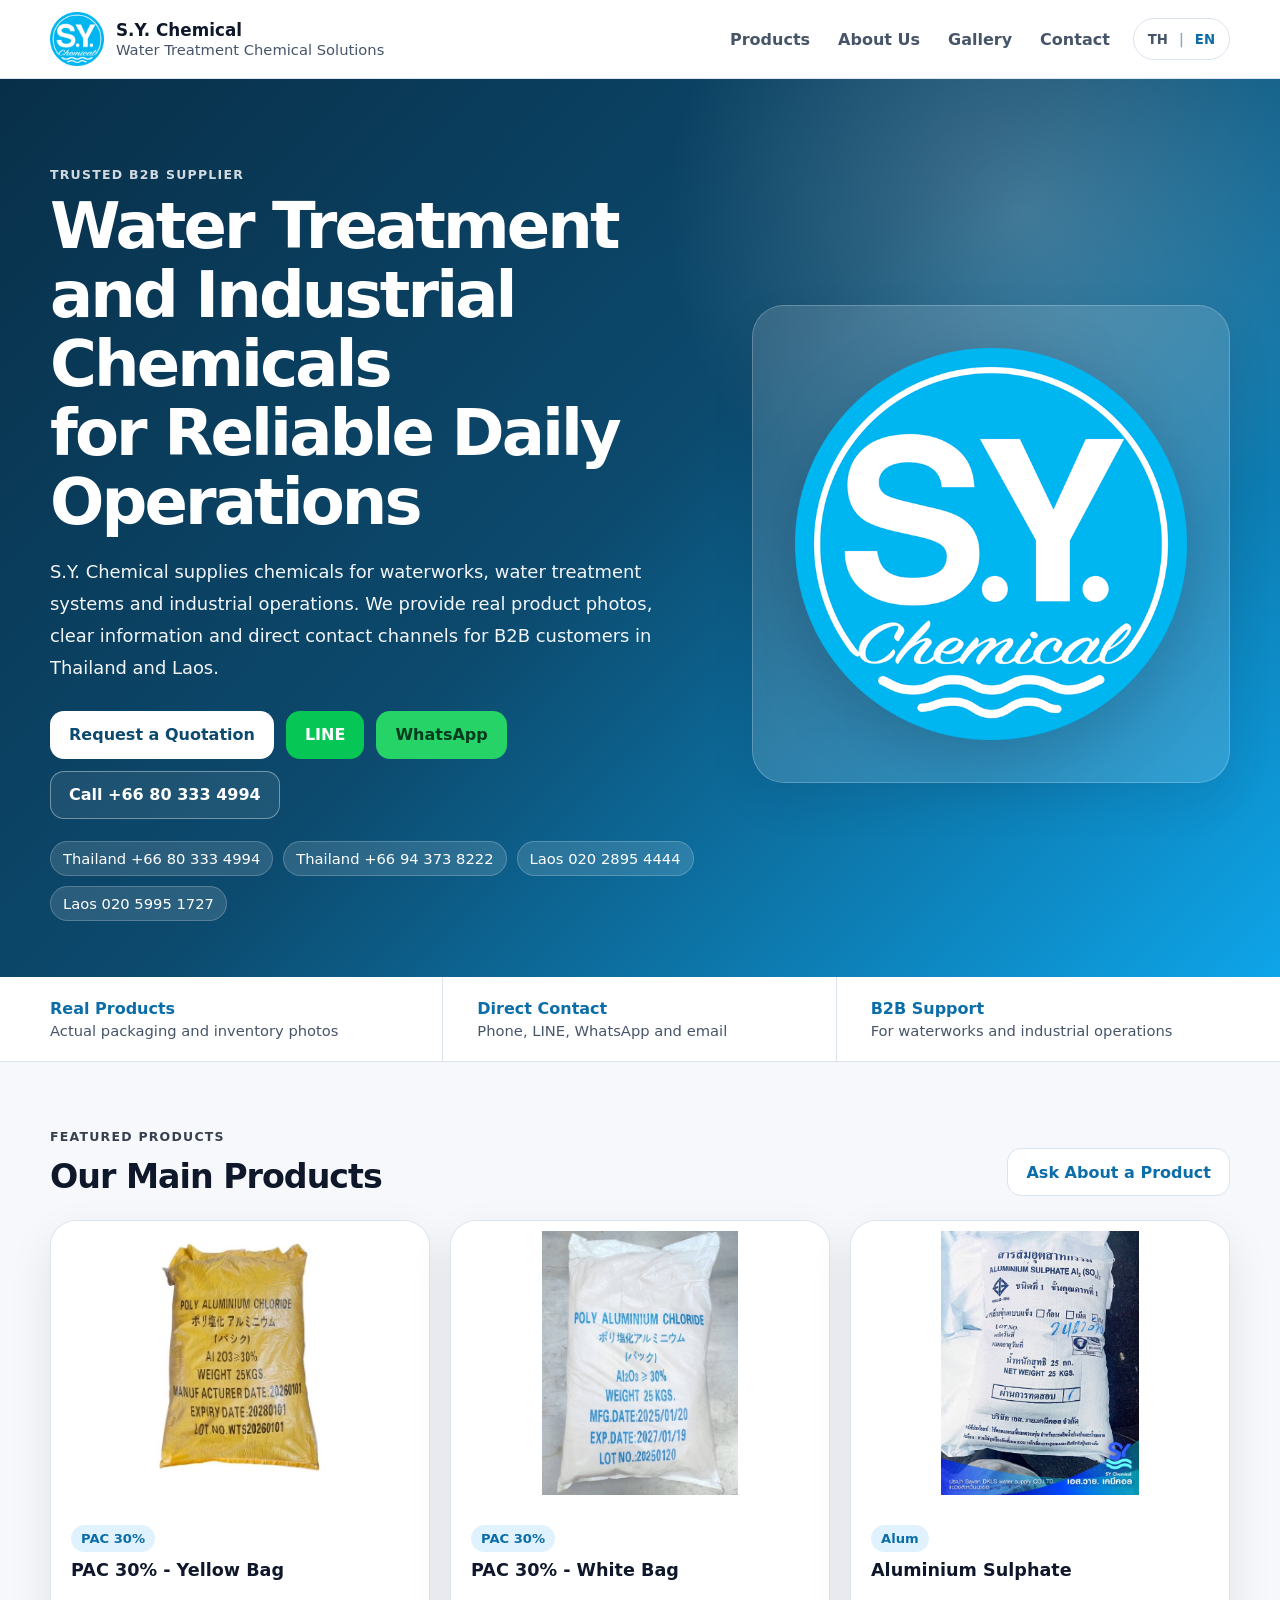
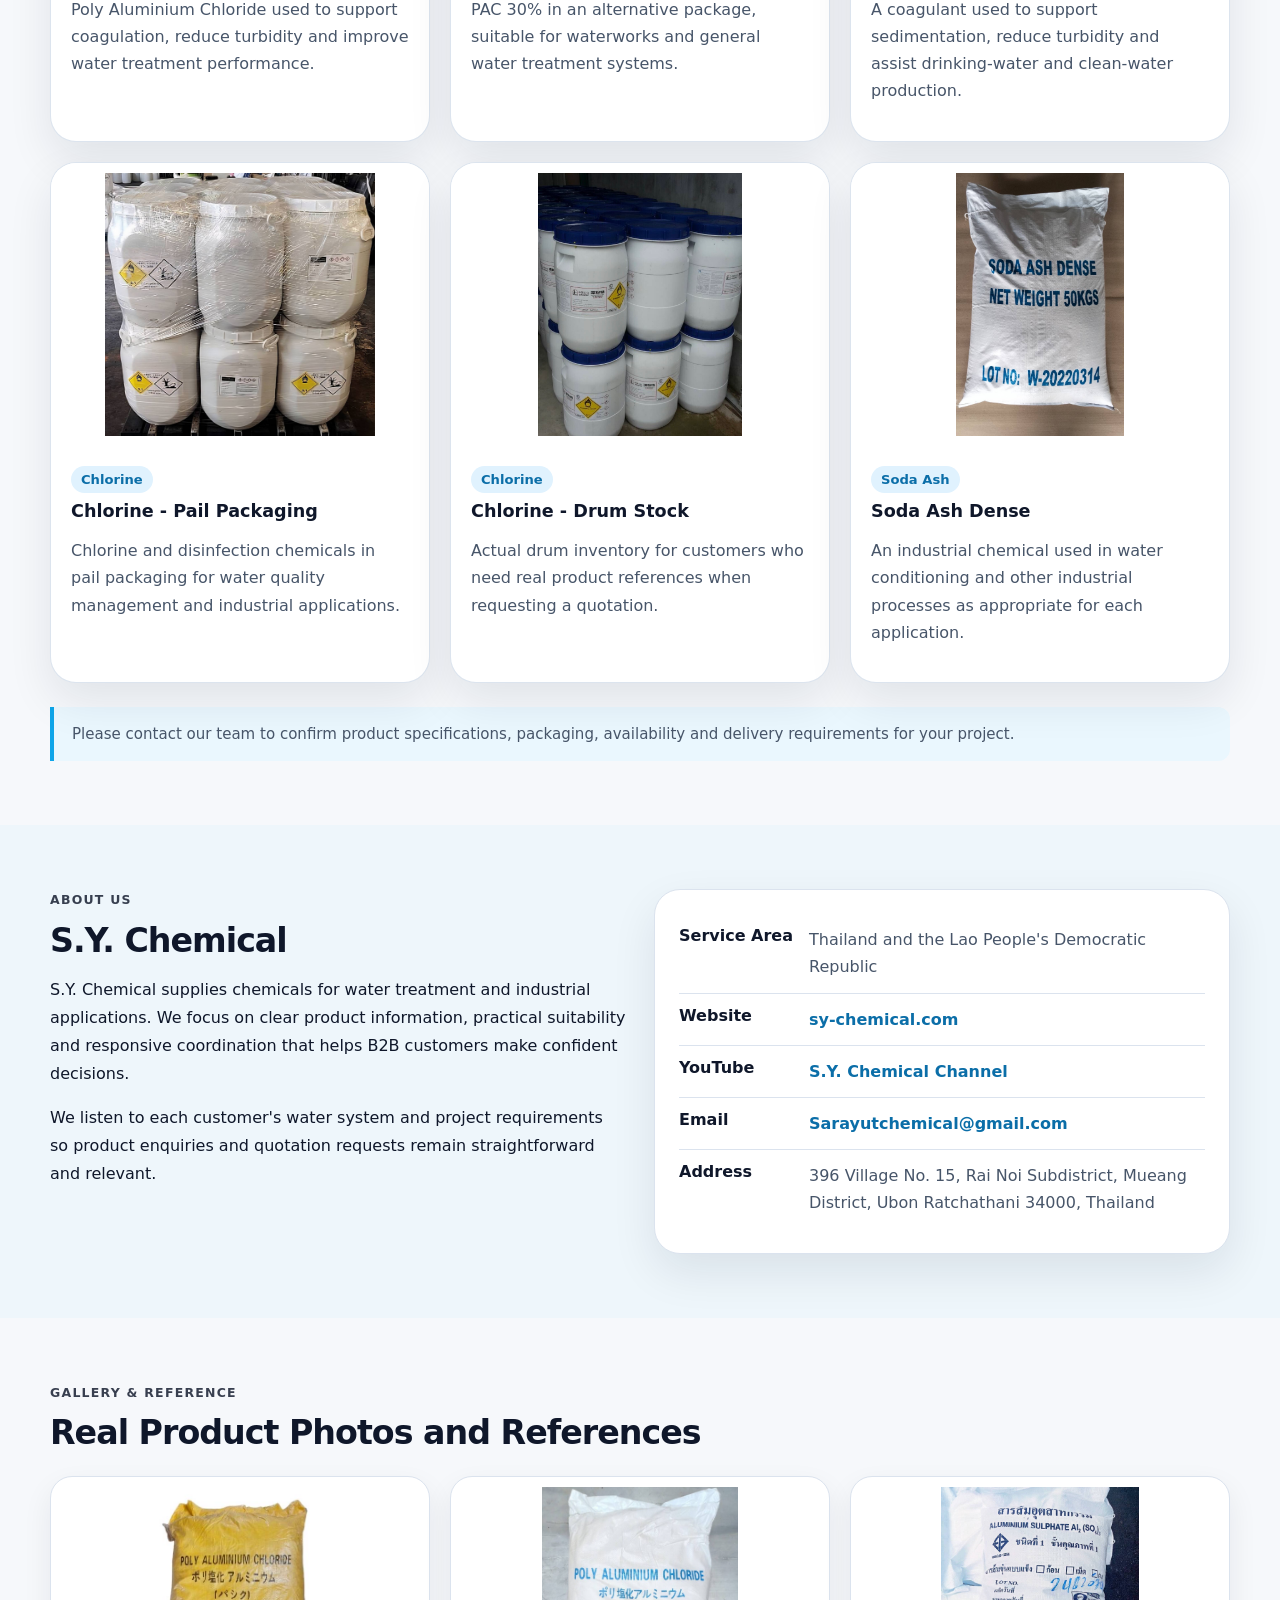
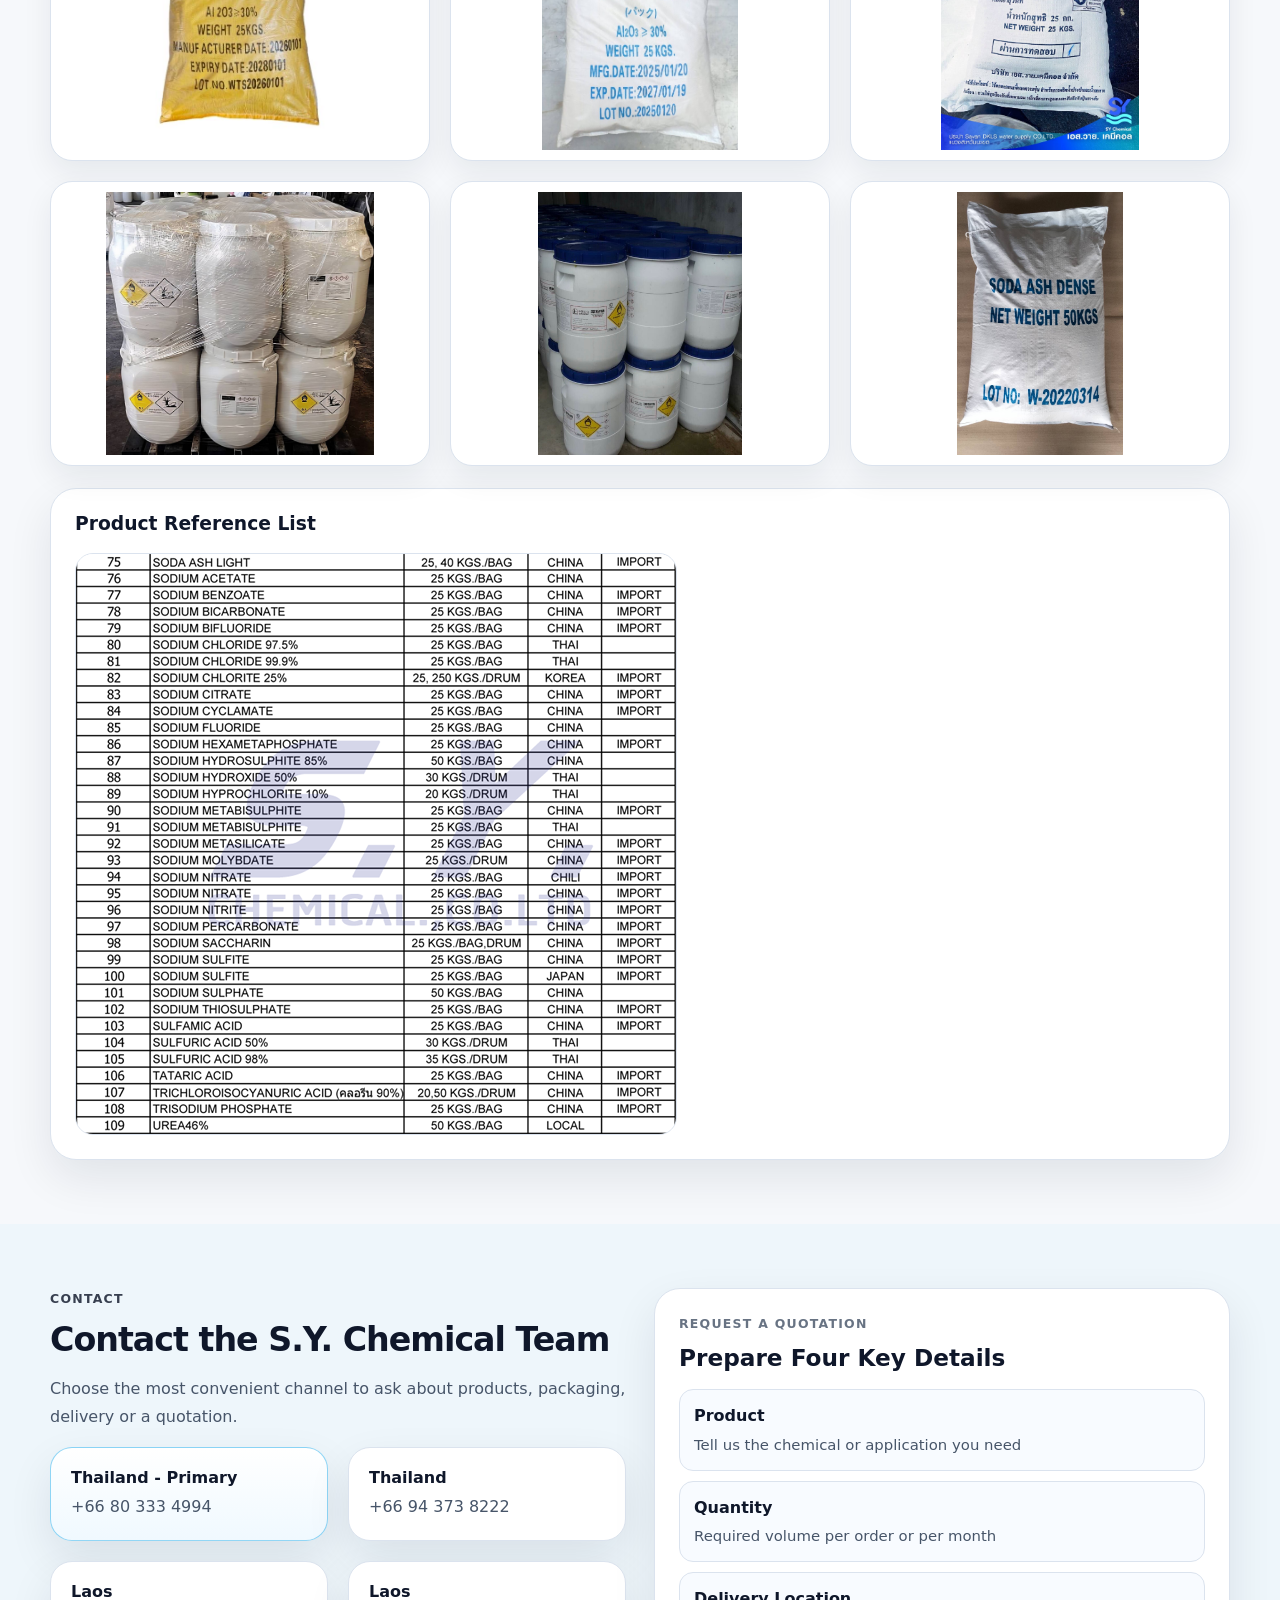
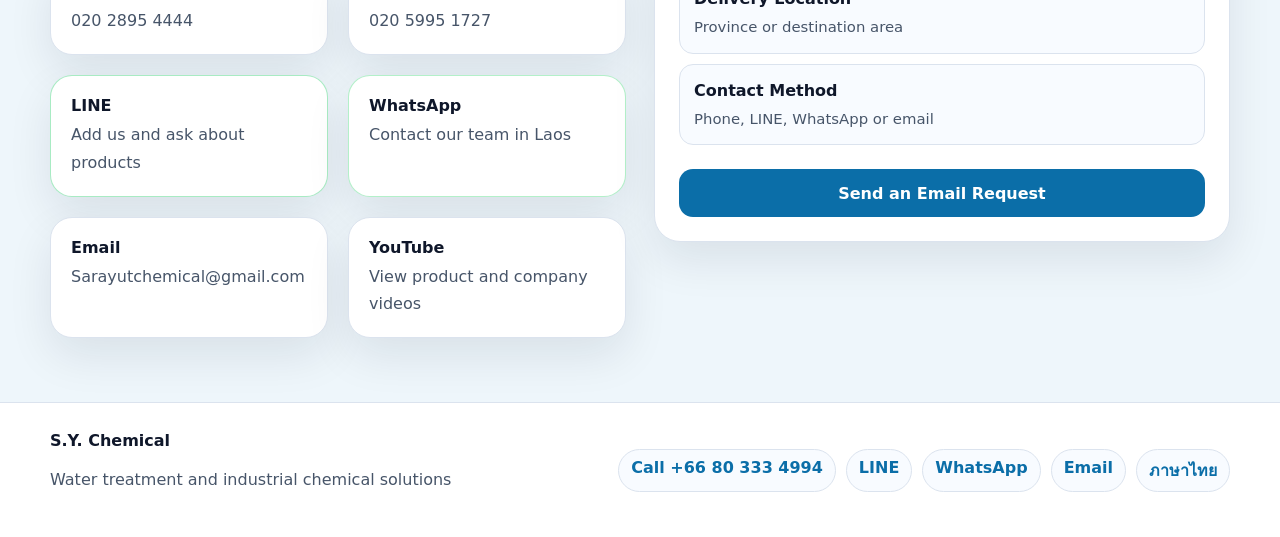
==== en/index.html @ 36e660a0 "Add complete English landing page" ====
<!doctype html>
<html lang="en">
<head>
  <meta charset="utf-8" />
  <meta name="viewport" content="width=device-width, initial-scale=1" />
  <title>S.Y. Chemical | Water Treatment & Industrial Chemicals</title>
  <meta name="description" content="S.Y. Chemical supplies water treatment and industrial chemicals for B2B customers in Thailand and Laos. Contact our team for product information and quotations." />
  <link rel="canonical" href="https://sy-chemical.vercel.app/en/" />
  <link rel="alternate" hreflang="th" href="https://sy-chemical.vercel.app/" />
  <link rel="alternate" hreflang="en" href="https://sy-chemical.vercel.app/en/" />
  <link rel="alternate" hreflang="x-default" href="https://sy-chemical.vercel.app/" />
  <meta property="og:title" content="S.Y. Chemical | Water Treatment & Industrial Chemicals" />
  <meta property="og:description" content="Practical chemical solutions for waterworks, water treatment systems and industrial operations, with direct sales support." />
  <meta property="og:type" content="website" />
  <meta property="og:url" content="https://sy-chemical.vercel.app/en/" />
  <meta property="og:image" content="https://sy-chemical.vercel.app/images/logo.png" />
  <link rel="stylesheet" href="../styles.css" />
</head>
<body>
  <header class="topbar">
    <div class="wrap topbar-inner">
      <a class="brand" href="#home" aria-label="S.Y. Chemical home">
        <img src="../images/logo.png" alt="S.Y. Chemical logo" />
        <div><strong>S.Y. Chemical</strong><span>Water Treatment Chemical Solutions</span></div>
      </a>
      <div class="header-actions">
        <nav class="nav" aria-label="Main navigation">
          <a href="#products">Products</a>
          <a href="#about">About Us</a>
          <a href="#gallery">Gallery</a>
          <a href="#contact">Contact</a>
        </nav>
        <div class="language-switcher" aria-label="Choose language">
          <a href="/" lang="th">TH</a><span aria-hidden="true">|</span><a class="active" href="/en/" lang="en" aria-current="page">EN</a>
        </div>
      </div>
    </div>
  </header>

  <main id="home">
    <section class="hero">
      <div class="wrap hero-grid">
        <div>
          <p class="eyebrow">Trusted B2B Supplier</p>
          <h1>Water Treatment and Industrial Chemicals<br />for Reliable Daily Operations</h1>
          <p class="lead">S.Y. Chemical supplies chemicals for waterworks, water treatment systems and industrial operations. We provide real product photos, clear information and direct contact channels for B2B customers in Thailand and Laos.</p>
          <div class="hero-actions" aria-label="Quick contact options">
            <a class="btn primary" href="#contact">Request a Quotation</a>
            <a class="btn line" href="https://line.me/ti/p/CYmRqcKsBF" target="_blank" rel="noopener noreferrer">LINE</a>
            <a class="btn whatsapp" href="https://wa.me/8562059951727?text=Hello%2C%20I%20would%20like%20to%20ask%20about%20S.Y.%20Chemical%20products%20and%20request%20more%20information." target="_blank" rel="noopener noreferrer">WhatsApp</a>
            <a class="btn ghost" href="tel:0803334994">Call +66 80 333 4994</a>
          </div>
          <div class="mini-points" aria-label="Telephone numbers">
            <span>Thailand +66 80 333 4994</span><span>Thailand +66 94 373 8222</span><span>Laos 020 2895 4444</span><span>Laos 020 5995 1727</span>
          </div>
        </div>
        <div class="hero-card"><img src="../images/logo.png" alt="S.Y. Chemical water treatment chemical supplier" /></div>
      </div>
    </section>

    <section class="trust-strip" aria-label="Why choose S.Y. Chemical">
      <div class="wrap trust-grid">
        <div class="trust-item"><strong>Real Products</strong><span>Actual packaging and inventory photos</span></div>
        <div class="trust-item"><strong>Direct Contact</strong><span>Phone, LINE, WhatsApp and email</span></div>
        <div class="trust-item"><strong>B2B Support</strong><span>For waterworks and industrial operations</span></div>
      </div>
    </section>

    <section class="section" id="products">
      <div class="wrap">
        <div class="section-head"><div><p class="eyebrow">Featured Products</p><h2>Our Main Products</h2></div><a class="btn small" href="#contact">Ask About a Product</a></div>
        <div class="product-grid">
          <article class="card"><img src="../images/pac-yellow.jpg" alt="PAC 30 percent yellow bag" /><div class="card-body"><span class="tag">PAC 30%</span><h3>PAC 30% - Yellow Bag</h3><p>Poly Aluminium Chloride used to support coagulation, reduce turbidity and improve water treatment performance.</p></div></article>
          <article class="card"><img src="../images/pac-white.jpg" alt="PAC 30 percent white bag" /><div class="card-body"><span class="tag">PAC 30%</span><h3>PAC 30% - White Bag</h3><p>PAC 30% in an alternative package, suitable for waterworks and general water treatment systems.</p></div></article>
          <article class="card"><img src="../images/alum-bag.jpg" alt="Aluminium Sulphate bag" /><div class="card-body"><span class="tag">Alum</span><h3>Aluminium Sulphate</h3><p>A coagulant used to support sedimentation, reduce turbidity and assist drinking-water and clean-water production.</p></div></article>
          <article class="card"><img src="../images/chlorine-pail.jpg" alt="Chlorine products in pail packaging" /><div class="card-body"><span class="tag">Chlorine</span><h3>Chlorine - Pail Packaging</h3><p>Chlorine and disinfection chemicals in pail packaging for water quality management and industrial applications.</p></div></article>
          <article class="card"><img src="../images/chlorine-drum.jpg" alt="Chlorine drum inventory" /><div class="card-body"><span class="tag">Chlorine</span><h3>Chlorine - Drum Stock</h3><p>Actual drum inventory for customers who need real product references when requesting a quotation.</p></div></article>
          <article class="card"><img src="../images/soda-ash.jpg" alt="Soda Ash Dense product" /><div class="card-body"><span class="tag">Soda Ash</span><h3>Soda Ash Dense</h3><p>An industrial chemical used in water conditioning and other industrial processes as appropriate for each application.</p></div></article>
        </div>
        <p class="product-note">Please contact our team to confirm product specifications, packaging, availability and delivery requirements for your project.</p>
      </div>
    </section>

    <section class="section alt" id="about">
      <div class="wrap two-col">
        <div>
          <p class="eyebrow">About Us</p><h2>S.Y. Chemical</h2>
          <p>S.Y. Chemical supplies chemicals for water treatment and industrial applications. We focus on clear product information, practical suitability and responsive coordination that helps B2B customers make confident decisions.</p>
          <p>We listen to each customer's water system and project requirements so product enquiries and quotation requests remain straightforward and relevant.</p>
        </div>
        <div class="info-list">
          <div><strong>Service Area</strong><span>Thailand and the Lao People's Democratic Republic</span></div>
          <div><strong>Website</strong><span><a href="https://sy-chemical.com/?name=contact" target="_blank" rel="noopener noreferrer">sy-chemical.com</a></span></div>
          <div><strong>YouTube</strong><span><a href="https://www.youtube.com/@s.y.chemical3728/videos" target="_blank" rel="noopener noreferrer">S.Y. Chemical Channel</a></span></div>
          <div><strong>Email</strong><span><a href="mailto:Sarayutchemical@gmail.com">Sarayutchemical@gmail.com</a></span></div>
          <div><strong>Address</strong><span>396 Village No. 15, Rai Noi Subdistrict, Mueang District, Ubon Ratchathani 34000, Thailand</span></div>
        </div>
      </div>
    </section>

    <section class="section" id="gallery">
      <div class="wrap">
        <div class="section-head"><div><p class="eyebrow">Gallery & Reference</p><h2>Real Product Photos and References</h2></div></div>
        <div class="gallery-grid">
          <img src="../images/pac-yellow.jpg" alt="PAC 30 percent yellow bag" /><img src="../images/pac-white.jpg" alt="PAC 30 percent white bag" /><img src="../images/alum-bag.jpg" alt="Aluminium Sulphate bag" /><img src="../images/chlorine-pail.jpg" alt="Chlorine pail packaging" /><img src="../images/chlorine-drum.jpg" alt="Chlorine drum inventory" /><img src="../images/soda-ash.jpg" alt="Soda Ash Dense" />
        </div>
        <div class="inventory-panel"><h3>Product Reference List</h3><img src="../images/inventory-list.png" alt="S.Y. Chemical product reference list" /></div>
      </div>
    </section>

    <section class="section alt" id="contact">
      <div class="wrap two-col">
        <div>
          <p class="eyebrow">Contact</p><h2>Contact the S.Y. Chemical Team</h2>
          <p class="section-intro">Choose the most convenient channel to ask about products, packaging, delivery or a quotation.</p>
          <div class="cta-grid">
            <a class="contact-card primary-contact" href="tel:0803334994"><strong>Thailand - Primary</strong><span>+66 80 333 4994</span></a>
            <a class="contact-card" href="tel:0943738222"><strong>Thailand</strong><span>+66 94 373 8222</span></a>
            <a class="contact-card" href="tel:02028954444"><strong>Laos</strong><span>020 2895 4444</span></a>
            <a class="contact-card" href="tel:02059951727"><strong>Laos</strong><span>020 5995 1727</span></a>
            <a class="contact-card contact-line" href="https://line.me/ti/p/CYmRqcKsBF" target="_blank" rel="noopener noreferrer"><strong>LINE</strong><span>Add us and ask about products</span></a>
            <a class="contact-card contact-whatsapp" href="https://wa.me/8562059951727?text=Hello%2C%20I%20would%20like%20to%20ask%20about%20S.Y.%20Chemical%20products%20and%20request%20more%20information." target="_blank" rel="noopener noreferrer"><strong>WhatsApp</strong><span>Contact our team in Laos</span></a>
            <a class="contact-card" href="mailto:Sarayutchemical@gmail.com?subject=S.Y.%20Chemical%20Product%20and%20Quotation%20Enquiry"><strong>Email</strong><span>Sarayutchemical@gmail.com</span></a>
            <a class="contact-card" href="https://www.youtube.com/@s.y.chemical3728/videos" target="_blank" rel="noopener noreferrer"><strong>YouTube</strong><span>View product and company videos</span></a>
          </div>
        </div>
        <aside class="quote-box" aria-label="Information for a quotation request">
          <p class="eyebrow">Request a Quotation</p><h3>Prepare Four Key Details</h3>
          <ul class="quote-checklist">
            <li><strong>Product</strong><span>Tell us the chemical or application you need</span></li>
            <li><strong>Quantity</strong><span>Required volume per order or per month</span></li>
            <li><strong>Delivery Location</strong><span>Province or destination area</span></li>
            <li><strong>Contact Method</strong><span>Phone, LINE, WhatsApp or email</span></li>
          </ul>
          <a class="btn quote-cta" href="mailto:Sarayutchemical@gmail.com?subject=S.Y.%20Chemical%20Quotation%20Request">Send an Email Request</a>
        </aside>
      </div>
    </section>
  </main>

  <footer class="footer">
    <div class="wrap footer-inner">
      <div><strong>S.Y. Chemical</strong><p>Water treatment and industrial chemical solutions</p></div>
      <div class="footer-links" aria-label="S.Y. Chemical contact channels">
        <a href="tel:0803334994">Call +66 80 333 4994</a><a href="https://line.me/ti/p/CYmRqcKsBF" target="_blank" rel="noopener noreferrer">LINE</a><a href="https://wa.me/8562059951727" target="_blank" rel="noopener noreferrer">WhatsApp</a><a href="mailto:Sarayutchemical@gmail.com">Email</a><a href="/" lang="th">ภาษาไทย</a>
      </div>
    </div>
  </footer>

  <div class="mobile-contact-bar" aria-label="Quick mobile contact">
    <a href="tel:0803334994" aria-label="Call S.Y. Chemical Thailand at +66 80 333 4994">Call</a><a class="line" href="https://line.me/ti/p/CYmRqcKsBF" target="_blank" rel="noopener noreferrer" aria-label="Contact S.Y. Chemical on LINE">LINE</a><a class="whatsapp" href="https://wa.me/8562059951727" target="_blank" rel="noopener noreferrer" aria-label="Contact S.Y. Chemical on WhatsApp">WhatsApp</a>
  </div>
</body>
</html>
---- styles.css ----
:root {
  --bg: #f6f8fb;
  --card: #ffffff;
  --text: #0f172a;
  --muted: #475569;
  --line: #dbe3ee;
  --brand: #0ea5e9;
  --brand-dark: #0b6ea8;
  --brand-deep: #082f49;
  --line-green: #06c755;
  --whatsapp-green: #25d366;
  --shadow: 0 18px 45px rgba(15, 23, 42, .09);
}
* { box-sizing: border-box; }
html { scroll-behavior: smooth; }
body { margin: 0; font-family: system-ui, -apple-system, BlinkMacSystemFont, "Segoe UI", sans-serif; color: var(--text); background: var(--bg); }
img { max-width: 100%; display: block; }
a { color: inherit; text-decoration: none; }
a:focus-visible, .btn:focus-visible, .contact-card:focus-visible, .mobile-contact-bar a:focus-visible, .language-switcher a:focus-visible { outline: 3px solid rgba(14, 165, 233, .65); outline-offset: 3px; }
.wrap { width: min(1180px, calc(100% - 32px)); margin: 0 auto; }
.topbar { position: sticky; top: 0; z-index: 10; background: rgba(255,255,255,.94); backdrop-filter: blur(14px); border-bottom: 1px solid rgba(219, 227, 238, .9); }
.topbar-inner { display: flex; align-items: center; justify-content: space-between; gap: 18px; padding: 12px 0; }
.brand { display: flex; align-items: center; gap: 12px; flex: 0 0 auto; }
.brand img { width: 54px; height: 54px; border-radius: 16px; object-fit: contain; background: #fff; }
.brand strong { display: block; font-size: 1.05rem; }
.brand span { color: var(--muted); font-size: .92rem; }
.header-actions { display: flex; align-items: center; justify-content: flex-end; gap: 12px; }
.nav { display: flex; gap: 6px; flex-wrap: wrap; justify-content: flex-end; }
.nav a { color: var(--muted); font-weight: 700; padding: 9px 11px; border-radius: 999px; transition: color .2s ease, background .2s ease; }
.nav a:hover { color: var(--brand-dark); background: #e0f2fe; }
.language-switcher { display: inline-flex; align-items: center; gap: 7px; min-height: 42px; padding: 6px 10px; border: 1px solid var(--line); border-radius: 999px; background: #fff; color: #94a3b8; font-size: .83rem; font-weight: 900; white-space: nowrap; }
.language-switcher a { color: var(--muted); padding: 4px; border-radius: 6px; }
.language-switcher a.active, .language-switcher a:hover { color: var(--brand-dark); }
.hero { padding: 88px 0 56px; background: radial-gradient(circle at 80% 15%, rgba(255,255,255,.22), transparent 28%), linear-gradient(135deg, #082f49, #0c4a6e 48%, #0ea5e9); color: #fff; }
.hero-grid { display: grid; grid-template-columns: minmax(0, 1.15fr) minmax(280px, .85fr); gap: clamp(28px, 5vw, 56px); align-items: center; }
.eyebrow { margin: 0 0 10px; text-transform: uppercase; letter-spacing: .1em; font-size: .78rem; opacity: .82; font-weight: 800; }
.hero h1 { font-size: clamp(2.2rem, 5vw, 4.25rem); line-height: 1.08; letter-spacing: -.045em; margin: 0 0 18px; }
.lead { font-size: clamp(1.02rem, 1.4vw, 1.16rem); line-height: 1.8; opacity: .95; max-width: 66ch; }
.hero-actions { display: flex; gap: 12px; margin-top: 26px; flex-wrap: wrap; }
.btn { display: inline-flex; align-items: center; justify-content: center; min-height: 48px; padding: 12px 18px; border-radius: 14px; font-weight: 800; border: 1px solid transparent; transition: transform .2s ease, box-shadow .2s ease, background .2s ease, border-color .2s ease; }
.btn:hover { transform: translateY(-2px); box-shadow: 0 12px 24px rgba(15, 23, 42, .16); }
.btn.primary { background: #fff; color: #0c4a6e; }
.btn.line { background: var(--line-green); color: #fff; }
.btn.whatsapp { background: var(--whatsapp-green); color: #063b1f; }
.btn.ghost, .btn.small { background: rgba(255,255,255,.08); border-color: rgba(255,255,255,.38); color: inherit; }
.btn.small { color: var(--brand-dark); border-color: var(--line); background: #fff; }
.mini-points { display: flex; gap: 10px; flex-wrap: wrap; margin-top: 22px; }
.mini-points span { background: rgba(255,255,255,.13); border: 1px solid rgba(255,255,255,.2); padding: 8px 12px; border-radius: 999px; font-size: .92rem; }
.hero-card { background: rgba(255,255,255,.14); border: 1px solid rgba(255,255,255,.22); border-radius: 32px; padding: clamp(24px, 4vw, 42px); backdrop-filter: blur(8px); }
.hero-card img { object-fit: contain; margin: 0 auto; filter: drop-shadow(0 16px 30px rgba(2, 6, 23, .18)); }
.trust-strip { background: #fff; border-bottom: 1px solid var(--line); }
.trust-grid { display: grid; grid-template-columns: repeat(3, 1fr); }
.trust-item { display: grid; gap: 4px; padding: 22px clamp(16px, 3vw, 34px); border-right: 1px solid var(--line); }
.trust-item:first-child { padding-left: 0; }
.trust-item:last-child { border-right: 0; }
.trust-item strong { color: var(--brand-dark); }
.trust-item span { color: var(--muted); font-size: .92rem; }
.section { padding: 64px 0; scroll-margin-top: 92px; }
.section.alt { background: #eef6fb; }
.section-head { display: flex; align-items: end; justify-content: space-between; gap: 18px; margin-bottom: 24px; }
.section h2 { margin: 0; font-size: clamp(1.65rem, 2.6vw, 2.5rem); letter-spacing: -.03em; }
.section p { line-height: 1.75; }
.section-intro { color: var(--muted); max-width: 68ch; }
.product-grid, .gallery-grid, .cta-grid { display: grid; gap: 20px; }
.product-grid, .gallery-grid { grid-template-columns: repeat(3, minmax(0, 1fr)); }
.cta-grid { grid-template-columns: repeat(2, minmax(0, 1fr)); }
.card, .inventory-panel, .quote-box, .contact-card, .info-list, .hero-card { box-shadow: var(--shadow); }
.card { background: var(--card); border: 1px solid rgba(219, 227, 238, .95); border-radius: 26px; overflow: hidden; transition: transform .2s ease, box-shadow .2s ease, border-color .2s ease; }
.card:hover { transform: translateY(-4px); box-shadow: 0 22px 52px rgba(15, 23, 42, .13); border-color: rgba(14, 165, 233, .35); }
.card img { width: 100%; aspect-ratio: 4 / 3; object-fit: contain; background: #fff; padding: 10px; }
.card-body { padding: 20px; }
.tag { display: inline-block; padding: 6px 10px; border-radius: 999px; background: #e0f2fe; color: var(--brand-dark); font-size: .82rem; font-weight: 800; margin-bottom: 8px; }
.card h3 { margin: 0 0 10px; font-size: 1.1rem; }
.card p, .product-note, .quote-box p, .info-list span, .quote-box li, .contact-card span, .footer p { color: var(--muted); line-height: 1.7; }
.product-note { margin: 24px 0 0; padding: 14px 18px; border-left: 4px solid var(--brand); background: #eaf7fe; border-radius: 0 12px 12px 0; font-size: .94rem; }
.two-col { display: grid; grid-template-columns: 1fr 1fr; gap: 28px; align-items: start; }
.info-list, .quote-box, .inventory-panel { background: var(--card); border: 1px solid var(--line); border-radius: 26px; padding: 24px; }
.info-list div { display: grid; grid-template-columns: 120px 1fr; gap: 10px; padding: 12px 0; border-bottom: 1px solid var(--line); }
.info-list div:last-child { border-bottom: 0; }
.info-list a { color: var(--brand-dark); font-weight: 700; }
.inventory-panel { margin-top: 22px; }
.inventory-panel h3 { margin-top: 0; }
.inventory-panel img { border-radius: 18px; border: 1px solid var(--line); background: #fff; }
.gallery-grid img { width: 100%; aspect-ratio: 4 / 3; object-fit: contain; border-radius: 22px; border: 1px solid var(--line); background: #fff; padding: 10px; box-shadow: 0 12px 30px rgba(15, 23, 42, .07); }
.contact-card { background: var(--card); border: 1px solid var(--line); border-radius: 22px; padding: 20px; overflow-wrap: anywhere; transition: transform .2s ease, box-shadow .2s ease, border-color .2s ease; }
.contact-card:hover { transform: translateY(-3px); border-color: rgba(14, 165, 233, .4); box-shadow: 0 18px 42px rgba(15, 23, 42, .12); }
.contact-card strong { display: block; margin-bottom: 6px; }
.primary-contact { border-color: rgba(14, 165, 233, .45); background: linear-gradient(180deg, #fff, #f0f9ff); }
.contact-line { border-color: rgba(6, 199, 85, .35); }
.contact-whatsapp { border-color: rgba(37, 211, 102, .35); }
.quote-box h3 { margin: 0 0 14px; font-size: 1.45rem; }
.quote-checklist { list-style: none; padding: 0; margin: 18px 0 24px; display: grid; gap: 10px; }
.quote-checklist li { display: grid; gap: 3px; padding: 12px 14px; background: #f8fbff; border: 1px solid var(--line); border-radius: 14px; }
.quote-checklist strong { color: var(--text); }
.quote-checklist span { font-size: .93rem; }
.quote-cta { width: 100%; background: var(--brand-dark); color: #fff; }
.footer { padding: 28px 0; border-top: 1px solid var(--line); background: #fff; }
.footer-inner { display: flex; justify-content: space-between; gap: 18px; align-items: center; }
.footer-links { display: flex; gap: 10px; flex-wrap: wrap; justify-content: flex-end; }
.footer-links a { color: var(--brand-dark); font-weight: 800; border: 1px solid var(--line); border-radius: 999px; padding: 8px 12px; background: #f8fbff; }
.mobile-contact-bar { display: none; }
@media (max-width: 980px) {
  .topbar-inner { align-items: flex-start; }
  .header-actions { align-items: flex-end; flex-direction: column-reverse; }
}
@media (max-width: 900px) {
  body { padding-bottom: 84px; }
  .hero { padding: 56px 0 40px; }
  .hero-grid, .two-col, .product-grid, .gallery-grid, .cta-grid { grid-template-columns: 1fr; }
  .trust-grid { grid-template-columns: 1fr; }
  .trust-item, .trust-item:first-child { padding: 16px 0; border-right: 0; border-bottom: 1px solid var(--line); }
  .trust-item:last-child { border-bottom: 0; }
  .topbar-inner, .section-head, .footer-inner { flex-direction: column; align-items: flex-start; }
  .header-actions { width: 100%; align-items: flex-start; flex-direction: column-reverse; }
  .nav { width: 100%; justify-content: flex-start; }
  .hero-actions .btn { flex: 1 1 165px; }
  .footer { padding-bottom: 104px; }
  .footer-links { justify-content: flex-start; }
  .mobile-contact-bar { position: fixed; left: 12px; right: 12px; bottom: 12px; z-index: 20; display: grid; grid-template-columns: repeat(3, 1fr); gap: 8px; padding: 10px; border: 1px solid rgba(219, 227, 238, .9); border-radius: 20px; background: rgba(255, 255, 255, .94); box-shadow: 0 16px 42px rgba(15, 23, 42, .2); backdrop-filter: blur(14px); }
  .mobile-contact-bar a { min-height: 46px; display: inline-flex; align-items: center; justify-content: center; border-radius: 14px; background: var(--brand-dark); color: #fff; font-weight: 900; }
  .mobile-contact-bar a.line { background: var(--line-green); }
  .mobile-contact-bar a.whatsapp { background: var(--whatsapp-green); color: #063b1f; }
}
@media (max-width: 560px) {
  .wrap { width: min(100% - 24px, 1180px); }
  .brand span { display: none; }
  .brand img { width: 48px; height: 48px; }
  .nav { gap: 2px; }
  .nav a { padding: 8px 7px; font-size: .88rem; }
  .info-list div { grid-template-columns: 1fr; gap: 4px; }
  .hero-actions .btn { flex-basis: 100%; }
  .section { padding: 48px 0; }
}
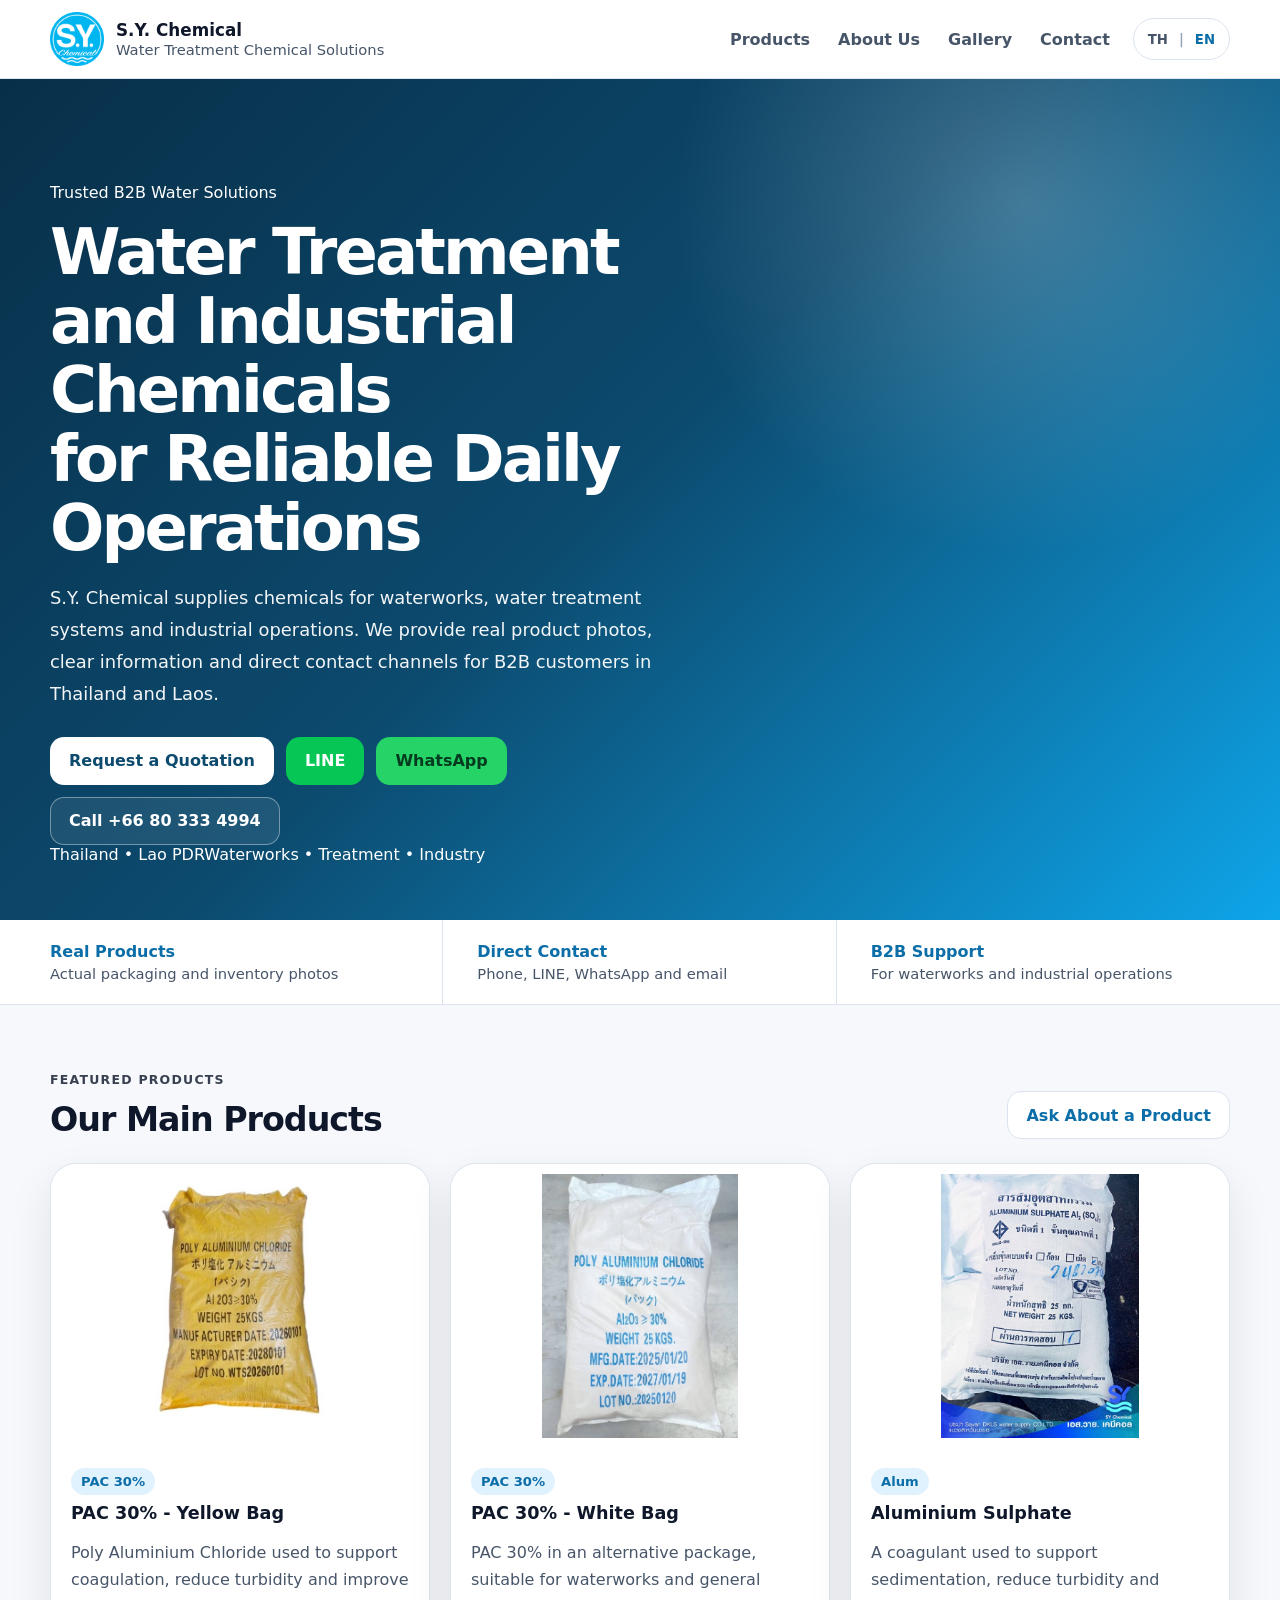
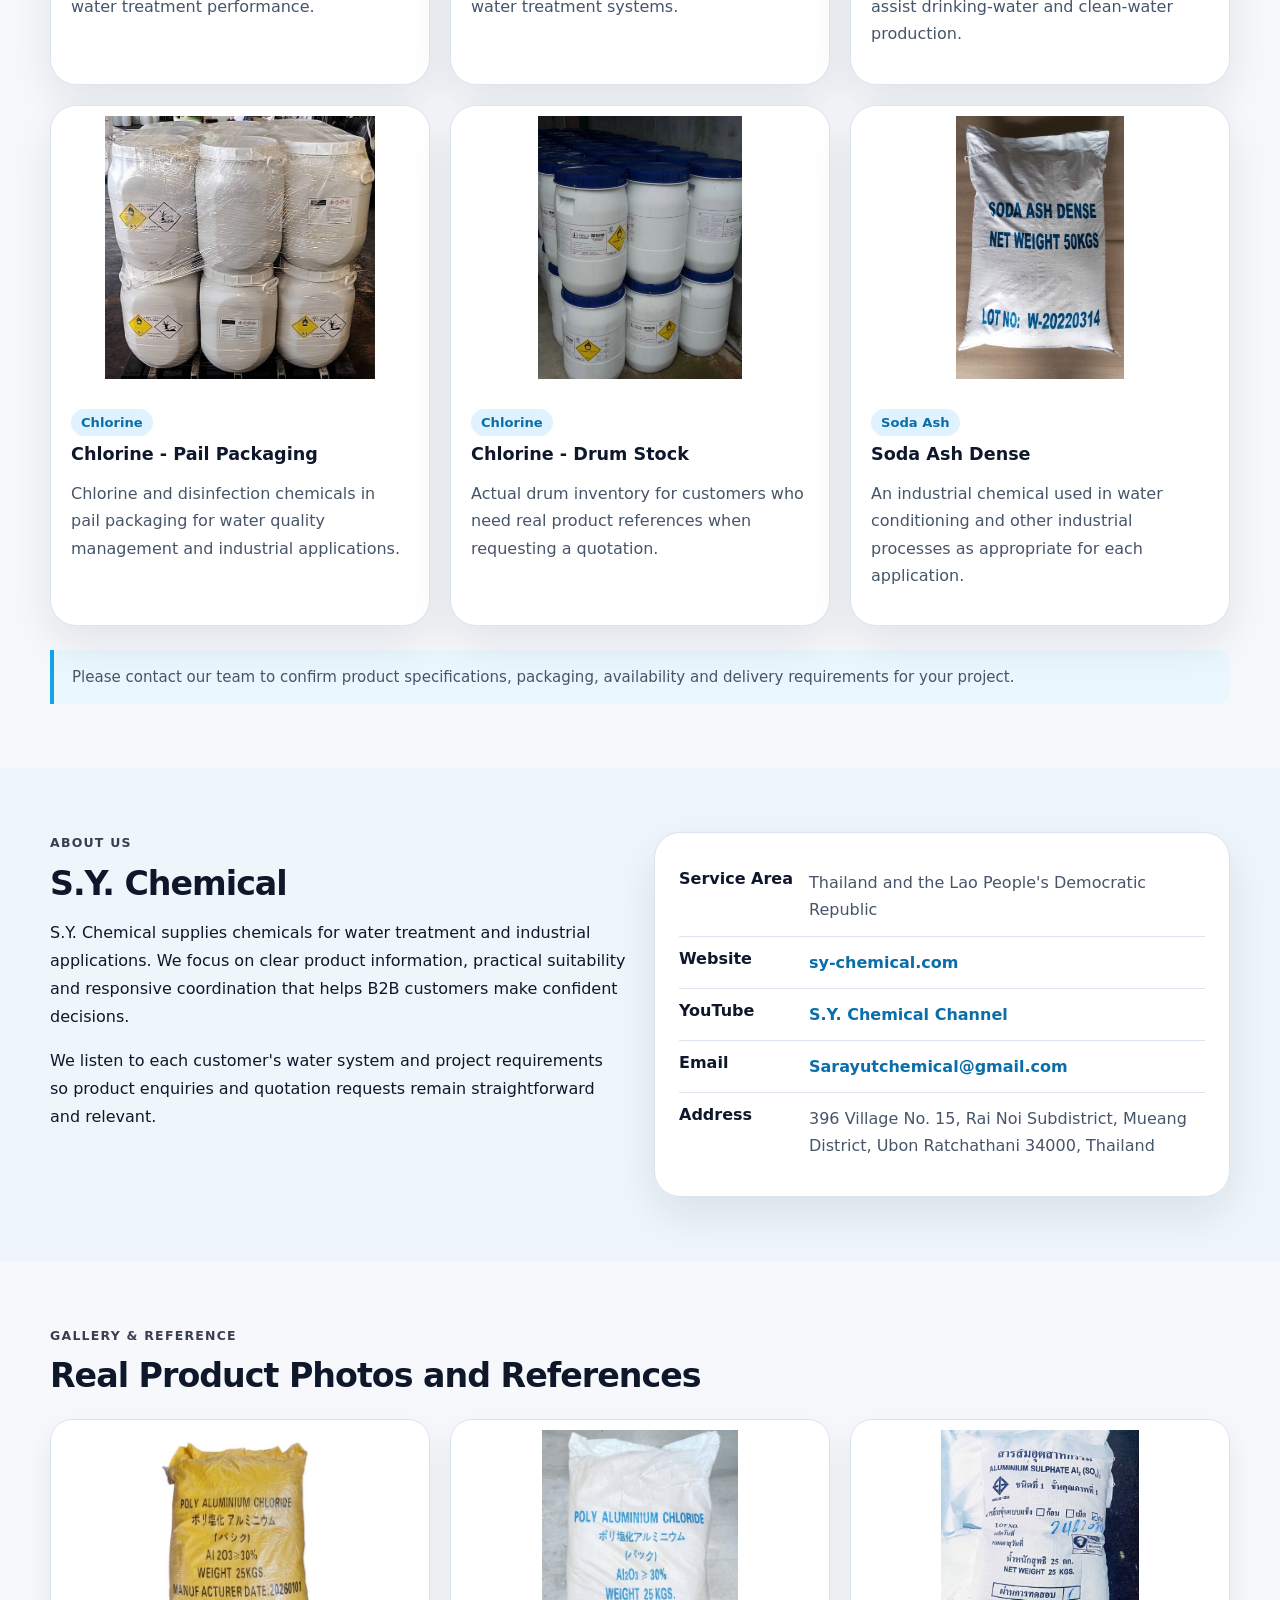
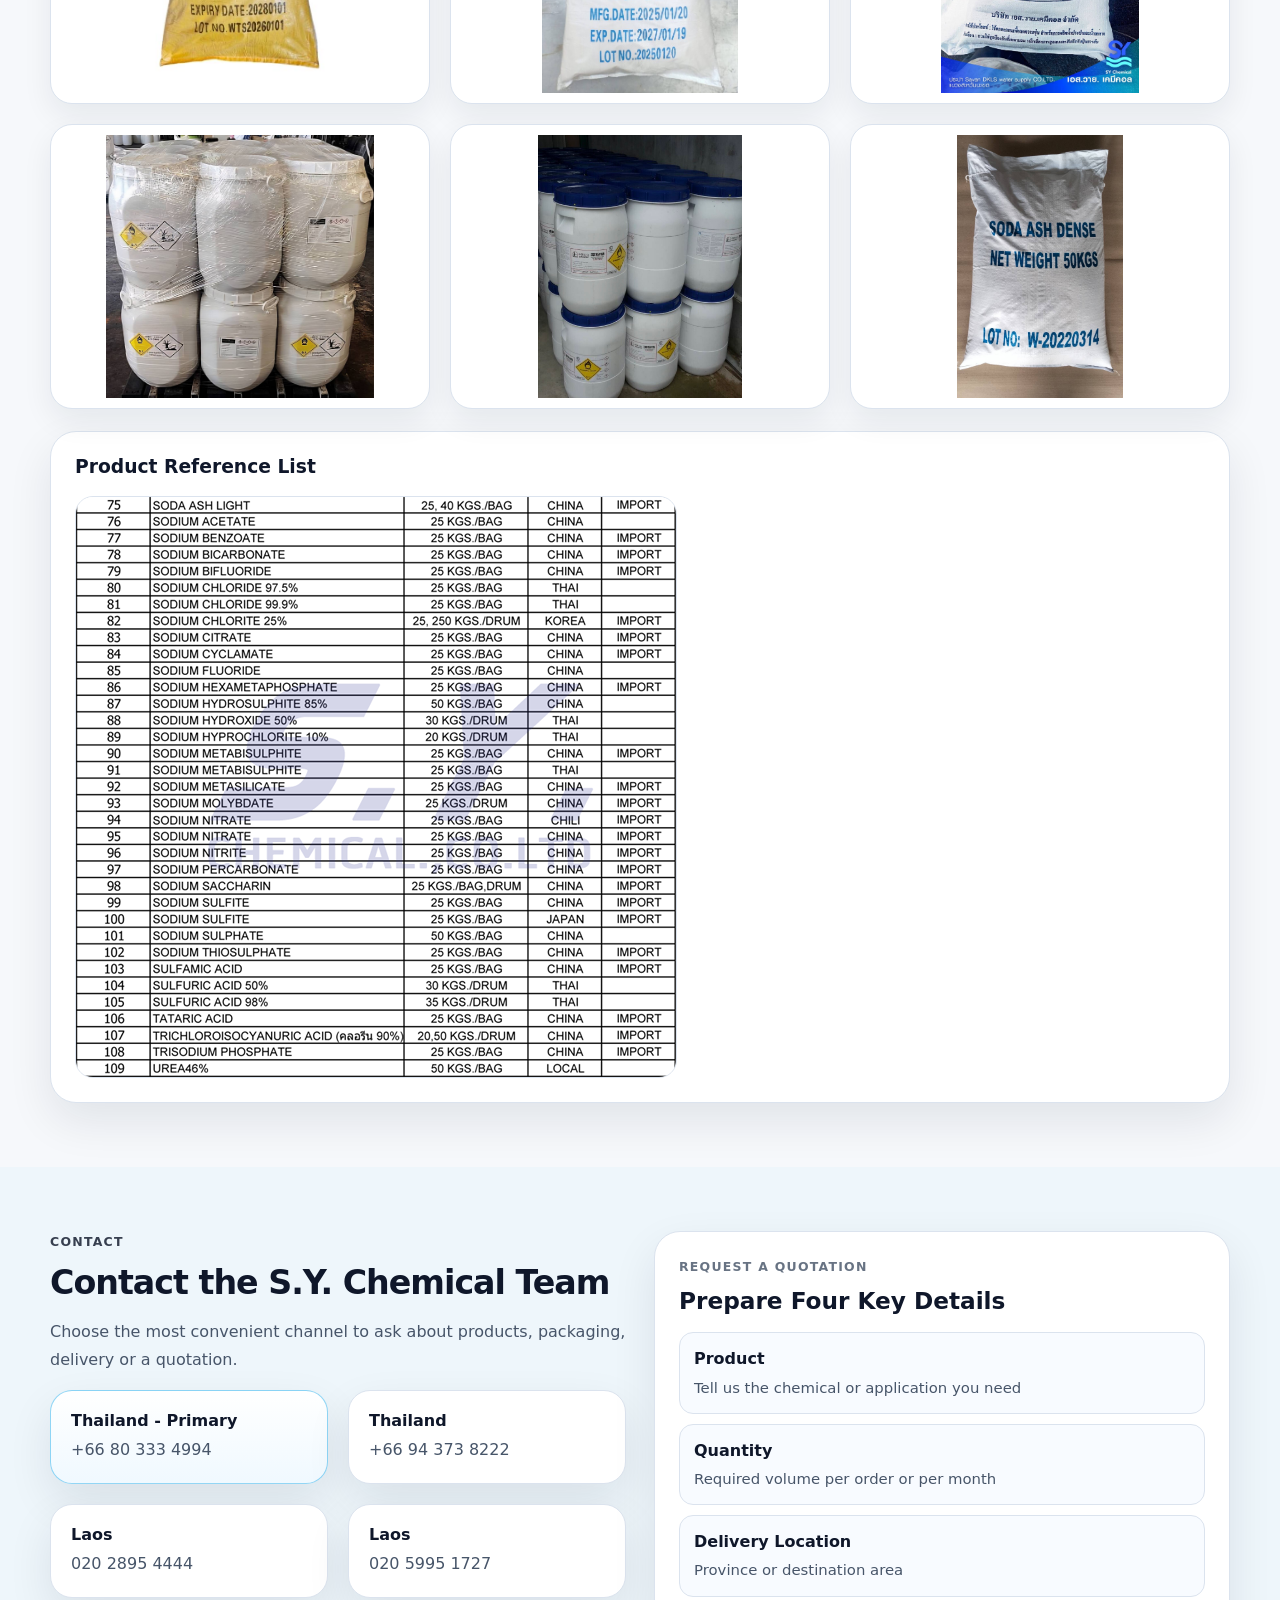
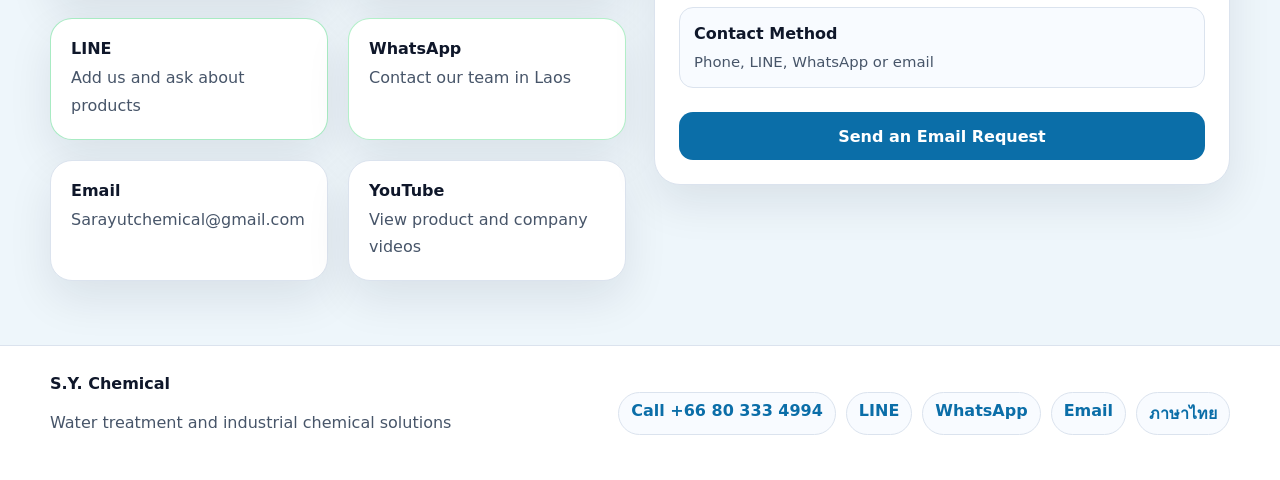
==== commit 9fcf7504: "Redesign English homepage hero" ====
--- a/en/index.html
+++ b/en/index.html
@@ -13,7 +13,8 @@
   <meta property="og:description" content="Practical chemical solutions for waterworks, water treatment systems and industrial operations, with direct sales support." />
   <meta property="og:type" content="website" />
   <meta property="og:url" content="https://sy-chemical.vercel.app/en/" />
-  <meta property="og:image" content="https://sy-chemical.vercel.app/images/logo.png" />
+  <meta property="og:image" content="https://sy-chemical.vercel.app/images/hero-water-intelligence.webp" />
+  <link rel="preload" as="image" href="../images/hero-water-intelligence.webp" type="image/webp" />
   <link rel="stylesheet" href="../styles.css" />
 </head>
 <body>
@@ -40,8 +41,8 @@
   <main id="home">
     <section class="hero">
       <div class="wrap hero-grid">
-        <div>
-          <p class="eyebrow">Trusted B2B Supplier</p>
+        <div class="hero-copy">
+          <p class="hero-kicker"><span aria-hidden="true"></span> Trusted B2B Water Solutions</p>
           <h1>Water Treatment and Industrial Chemicals<br />for Reliable Daily Operations</h1>
           <p class="lead">S.Y. Chemical supplies chemicals for waterworks, water treatment systems and industrial operations. We provide real product photos, clear information and direct contact channels for B2B customers in Thailand and Laos.</p>
           <div class="hero-actions" aria-label="Quick contact options">
@@ -50,11 +51,10 @@
             <a class="btn whatsapp" href="https://wa.me/8562059951727?text=Hello%2C%20I%20would%20like%20to%20ask%20about%20S.Y.%20Chemical%20products%20and%20request%20more%20information." target="_blank" rel="noopener noreferrer">WhatsApp</a>
             <a class="btn ghost" href="tel:0803334994">Call +66 80 333 4994</a>
           </div>
-          <div class="mini-points" aria-label="Telephone numbers">
-            <span>Thailand +66 80 333 4994</span><span>Thailand +66 94 373 8222</span><span>Laos 020 2895 4444</span><span>Laos 020 5995 1727</span>
+          <div class="hero-meta" aria-label="Service information">
+            <span>Thailand • Lao PDR</span><span>Waterworks • Treatment • Industry</span>
           </div>
         </div>
-        <div class="hero-card"><img src="../images/logo.png" alt="S.Y. Chemical water treatment chemical supplier" /></div>
       </div>
     </section>
 
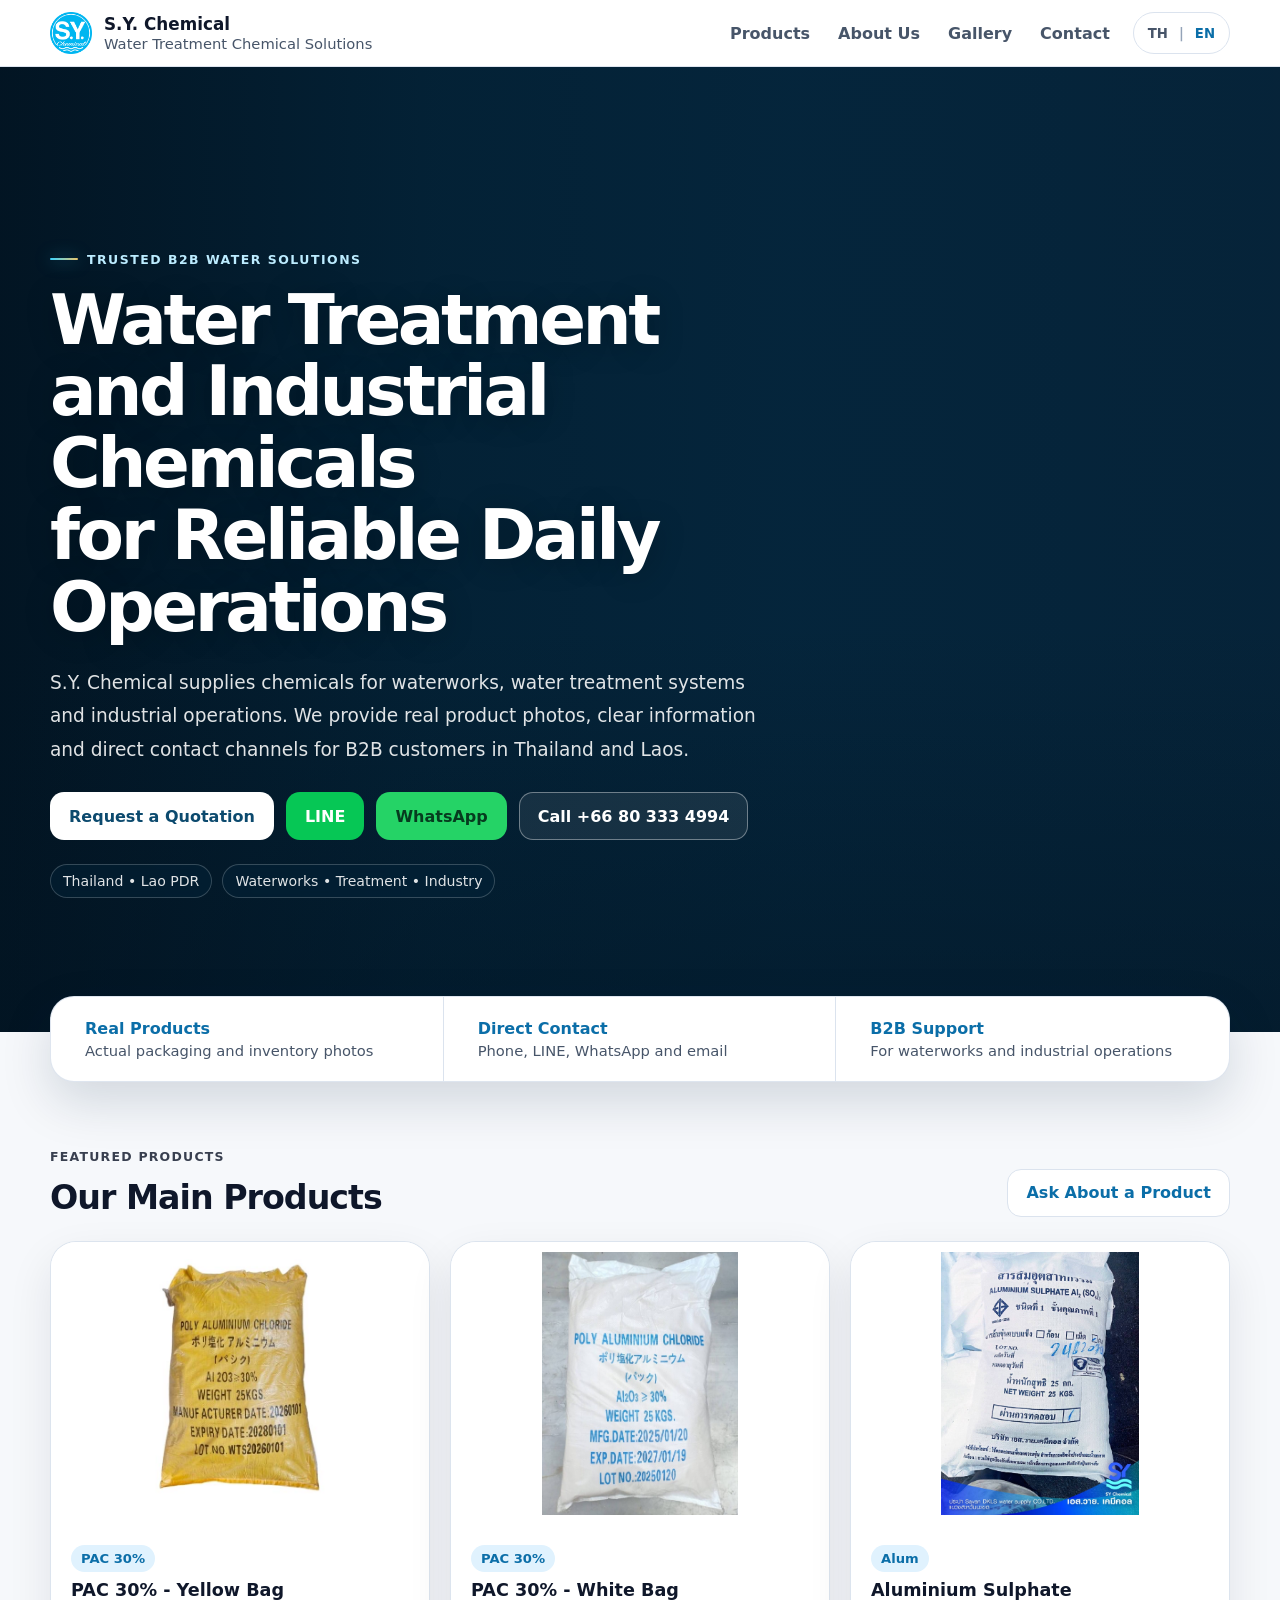
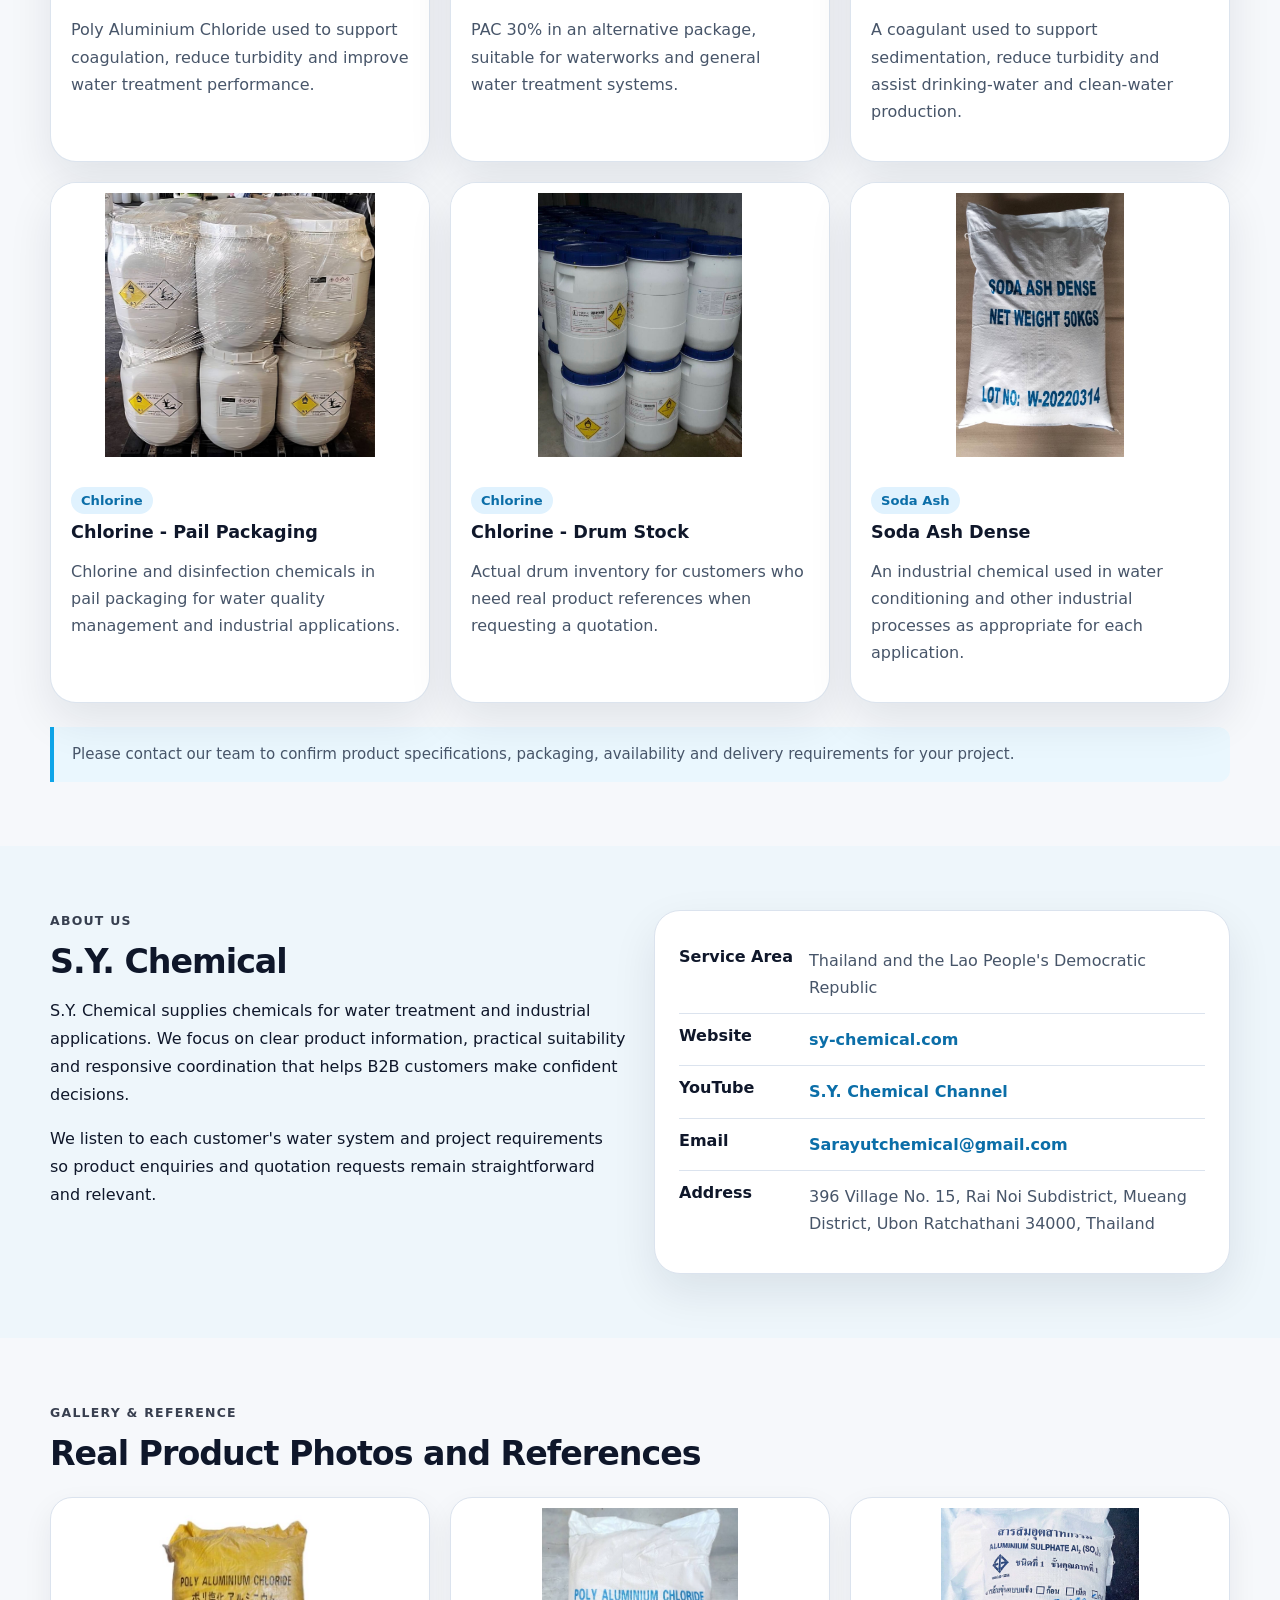
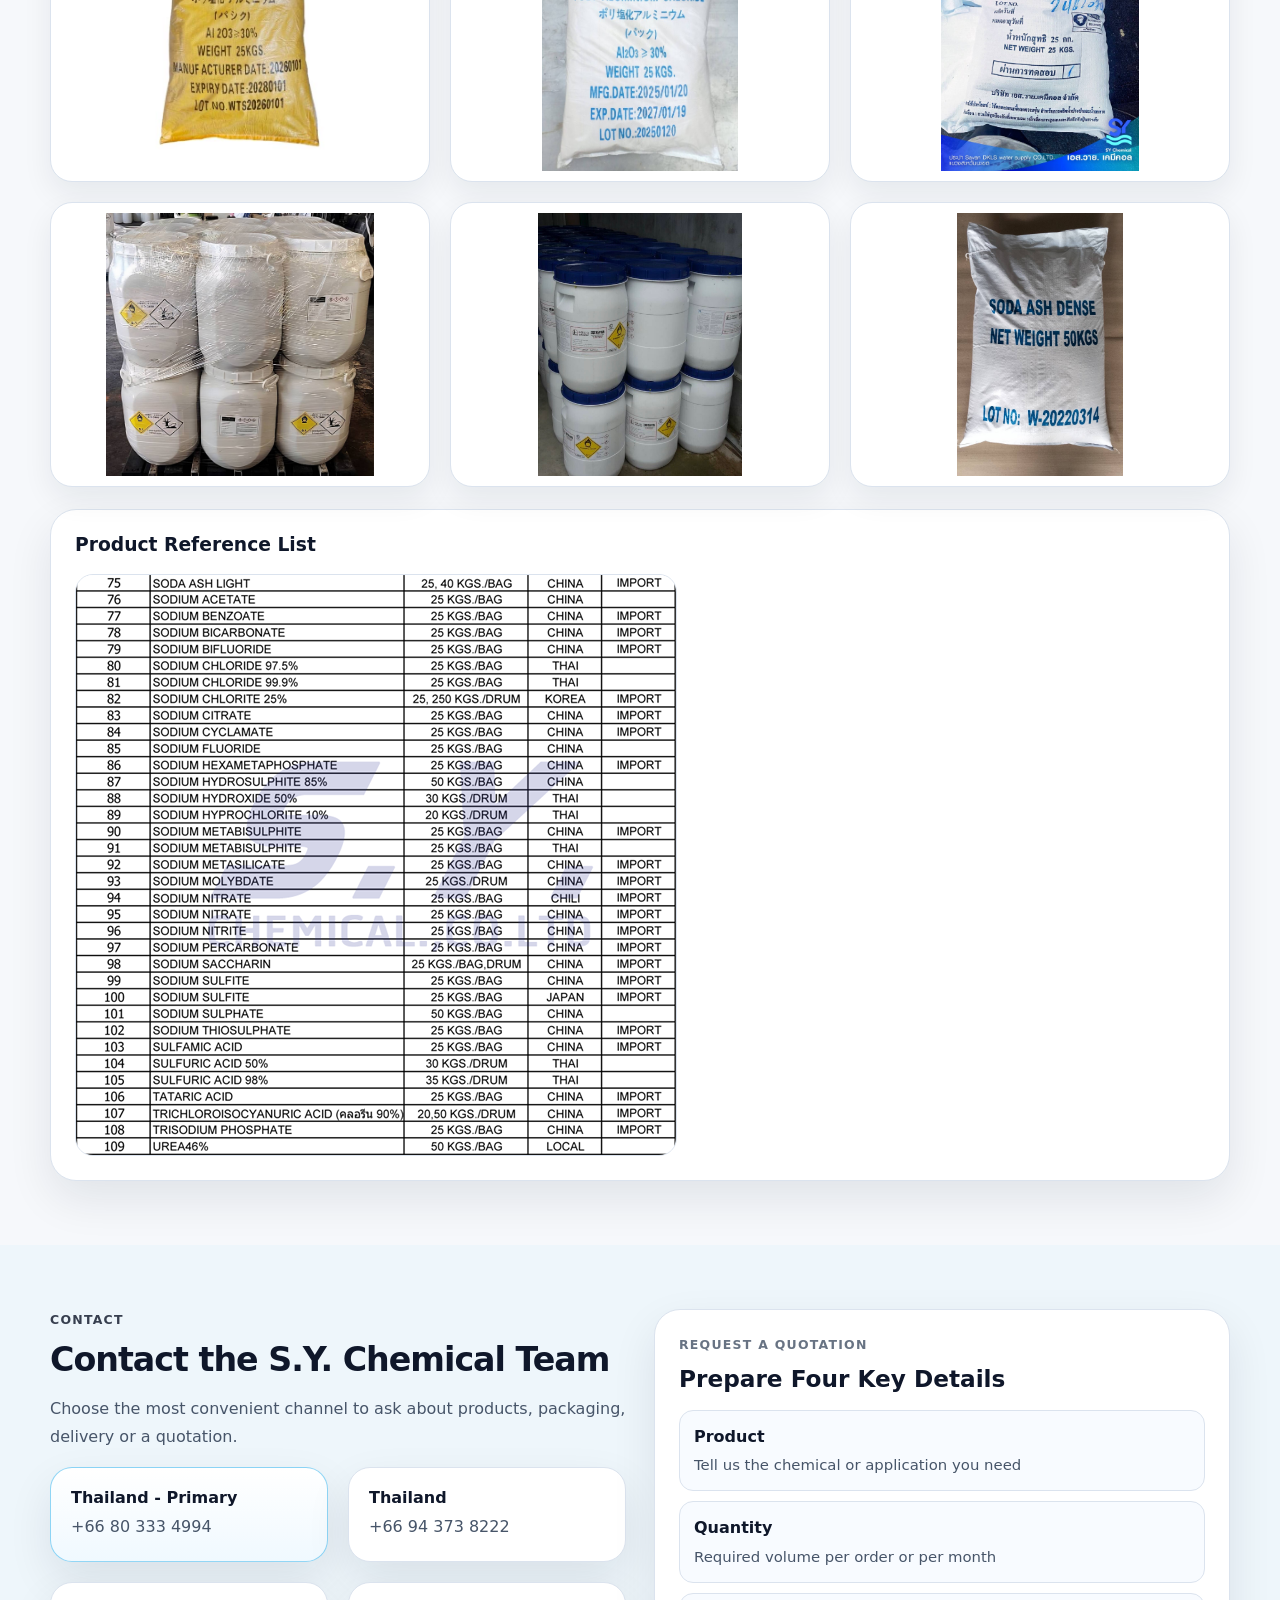
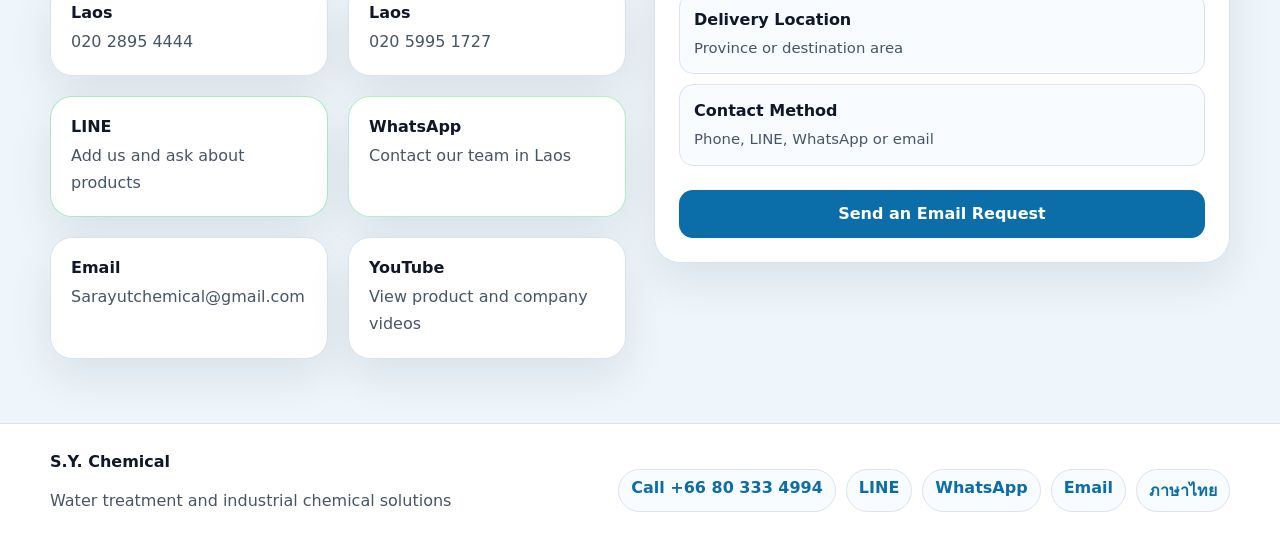
==== commit 687fbbb2: "Prepare optimized English hero asset loading" ====
--- a/en/index.html
+++ b/en/index.html
@@ -13,8 +13,8 @@
   <meta property="og:description" content="Practical chemical solutions for waterworks, water treatment systems and industrial operations, with direct sales support." />
   <meta property="og:type" content="website" />
   <meta property="og:url" content="https://sy-chemical.vercel.app/en/" />
-  <meta property="og:image" content="https://sy-chemical.vercel.app/images/hero-water-intelligence.webp" />
-  <link rel="preload" as="image" href="../images/hero-water-intelligence.webp" type="image/webp" />
+  <meta property="og:image" content="https://sy-chemical.vercel.app/images/logo.png" />
+  <link rel="preload" as="image" href="../images/hero-water-intelligence.svg" type="image/svg+xml" />
   <link rel="stylesheet" href="../styles.css" />
 </head>
 <body>
--- a/styles.css
+++ b/styles.css
@@ -21,7 +21,7 @@
 .topbar { position: sticky; top: 0; z-index: 10; background: rgba(255,255,255,.94); backdrop-filter: blur(14px); border-bottom: 1px solid rgba(219, 227, 238, .9); }
 .topbar-inner { display: flex; align-items: center; justify-content: space-between; gap: 18px; padding: 12px 0; }
 .brand { display: flex; align-items: center; gap: 12px; flex: 0 0 auto; }
-.brand img { width: 54px; height: 54px; border-radius: 16px; object-fit: contain; background: #fff; }
+.brand img { width: 42px; height: 42px; border-radius: 12px; object-fit: contain; background: #fff; }
 .brand strong { display: block; font-size: 1.05rem; }
 .brand span { color: var(--muted); font-size: .92rem; }
 .header-actions { display: flex; align-items: center; justify-content: flex-end; gap: 12px; }
@@ -31,11 +31,27 @@
 .language-switcher { display: inline-flex; align-items: center; gap: 7px; min-height: 42px; padding: 6px 10px; border: 1px solid var(--line); border-radius: 999px; background: #fff; color: #94a3b8; font-size: .83rem; font-weight: 900; white-space: nowrap; }
 .language-switcher a { color: var(--muted); padding: 4px; border-radius: 6px; }
 .language-switcher a.active, .language-switcher a:hover { color: var(--brand-dark); }
-.hero { padding: 88px 0 56px; background: radial-gradient(circle at 80% 15%, rgba(255,255,255,.22), transparent 28%), linear-gradient(135deg, #082f49, #0c4a6e 48%, #0ea5e9); color: #fff; }
-.hero-grid { display: grid; grid-template-columns: minmax(0, 1.15fr) minmax(280px, .85fr); gap: clamp(28px, 5vw, 56px); align-items: center; }
+.hero {
+  position: relative; isolation: isolate; overflow: hidden;
+  min-height: clamp(570px, 74vh, 720px); padding: clamp(92px, 12vw, 148px) 0 104px;
+  background: #06243a url("images/hero-water-intelligence.webp") center center / cover no-repeat;
+  color: #fff;
+}
+.hero::before {
+  content: ""; position: absolute; inset: 0; z-index: -2;
+  background: linear-gradient(90deg, rgba(2, 20, 34, .96) 0%, rgba(3, 33, 53, .88) 34%, rgba(3, 38, 61, .48) 62%, rgba(2, 28, 45, .08) 100%);
+}
+.hero::after {
+  content: ""; position: absolute; inset: auto 0 0; height: 42%; z-index: -1;
+  background: linear-gradient(0deg, rgba(2, 20, 34, .48), transparent);
+}
+.hero-grid { display: grid; grid-template-columns: minmax(0, 760px); align-items: center; }
+.hero-copy { padding: 30px 0; }
+.hero-kicker { display: inline-flex; align-items: center; gap: 9px; margin: 0 0 18px; color: #bcecff; font-size: .78rem; font-weight: 900; letter-spacing: .12em; text-transform: uppercase; }
+.hero-kicker span { width: 28px; height: 2px; border-radius: 999px; background: linear-gradient(90deg, #39d3ff, #e9c46a); box-shadow: 0 0 16px rgba(57, 211, 255, .55); }
 .eyebrow { margin: 0 0 10px; text-transform: uppercase; letter-spacing: .1em; font-size: .78rem; opacity: .82; font-weight: 800; }
-.hero h1 { font-size: clamp(2.2rem, 5vw, 4.25rem); line-height: 1.08; letter-spacing: -.045em; margin: 0 0 18px; }
-.lead { font-size: clamp(1.02rem, 1.4vw, 1.16rem); line-height: 1.8; opacity: .95; max-width: 66ch; }
+.hero h1 { max-width: 15ch; font-size: clamp(2.55rem, 5.4vw, 5rem); line-height: 1.04; letter-spacing: -.05em; margin: 0 0 22px; text-wrap: balance; text-shadow: 0 4px 30px rgba(0,0,0,.24); }
+.lead { font-size: clamp(1.02rem, 1.45vw, 1.19rem); line-height: 1.8; color: rgba(255,255,255,.88); max-width: 62ch; }
 .hero-actions { display: flex; gap: 12px; margin-top: 26px; flex-wrap: wrap; }
 .btn { display: inline-flex; align-items: center; justify-content: center; min-height: 48px; padding: 12px 18px; border-radius: 14px; font-weight: 800; border: 1px solid transparent; transition: transform .2s ease, box-shadow .2s ease, background .2s ease, border-color .2s ease; }
 .btn:hover { transform: translateY(-2px); box-shadow: 0 12px 24px rgba(15, 23, 42, .16); }
@@ -44,14 +60,11 @@
 .btn.whatsapp { background: var(--whatsapp-green); color: #063b1f; }
 .btn.ghost, .btn.small { background: rgba(255,255,255,.08); border-color: rgba(255,255,255,.38); color: inherit; }
 .btn.small { color: var(--brand-dark); border-color: var(--line); background: #fff; }
-.mini-points { display: flex; gap: 10px; flex-wrap: wrap; margin-top: 22px; }
-.mini-points span { background: rgba(255,255,255,.13); border: 1px solid rgba(255,255,255,.2); padding: 8px 12px; border-radius: 999px; font-size: .92rem; }
-.hero-card { background: rgba(255,255,255,.14); border: 1px solid rgba(255,255,255,.22); border-radius: 32px; padding: clamp(24px, 4vw, 42px); backdrop-filter: blur(8px); }
-.hero-card img { object-fit: contain; margin: 0 auto; filter: drop-shadow(0 16px 30px rgba(2, 6, 23, .18)); }
-.trust-strip { background: #fff; border-bottom: 1px solid var(--line); }
-.trust-grid { display: grid; grid-template-columns: repeat(3, 1fr); }
+.hero-meta { display: flex; gap: 10px; flex-wrap: wrap; margin-top: 24px; }
+.hero-meta span { padding: 8px 12px; border: 1px solid rgba(255,255,255,.2); border-radius: 999px; background: rgba(4, 36, 58, .45); color: rgba(255,255,255,.88); font-size: .88rem; backdrop-filter: blur(8px); }
+.trust-strip { position: relative; z-index: 2; margin-top: -36px; background: transparent; }
+.trust-grid { display: grid; grid-template-columns: repeat(3, 1fr); overflow: hidden; background: #fff; border: 1px solid rgba(219, 227, 238, .9); border-radius: 24px; box-shadow: 0 20px 50px rgba(4, 36, 58, .15); }
 .trust-item { display: grid; gap: 4px; padding: 22px clamp(16px, 3vw, 34px); border-right: 1px solid var(--line); }
-.trust-item:first-child { padding-left: 0; }
 .trust-item:last-child { border-right: 0; }
 .trust-item strong { color: var(--brand-dark); }
 .trust-item span { color: var(--muted); font-size: .92rem; }
@@ -64,7 +77,7 @@
 .product-grid, .gallery-grid, .cta-grid { display: grid; gap: 20px; }
 .product-grid, .gallery-grid { grid-template-columns: repeat(3, minmax(0, 1fr)); }
 .cta-grid { grid-template-columns: repeat(2, minmax(0, 1fr)); }
-.card, .inventory-panel, .quote-box, .contact-card, .info-list, .hero-card { box-shadow: var(--shadow); }
+.card, .inventory-panel, .quote-box, .contact-card, .info-list { box-shadow: var(--shadow); }
 .card { background: var(--card); border: 1px solid rgba(219, 227, 238, .95); border-radius: 26px; overflow: hidden; transition: transform .2s ease, box-shadow .2s ease, border-color .2s ease; }
 .card:hover { transform: translateY(-4px); box-shadow: 0 22px 52px rgba(15, 23, 42, .13); border-color: rgba(14, 165, 233, .35); }
 .card img { width: 100%; aspect-ratio: 4 / 3; object-fit: contain; background: #fff; padding: 10px; }
@@ -105,10 +118,11 @@
 }
 @media (max-width: 900px) {
   body { padding-bottom: 84px; }
-  .hero { padding: 56px 0 40px; }
+  .hero { min-height: 620px; padding: 82px 0 86px; background-position: 60% center; }
+  .hero::before { background: linear-gradient(90deg, rgba(2, 20, 34, .96) 0%, rgba(3, 33, 53, .86) 52%, rgba(3, 38, 61, .35) 100%); }
   .hero-grid, .two-col, .product-grid, .gallery-grid, .cta-grid { grid-template-columns: 1fr; }
   .trust-grid { grid-template-columns: 1fr; }
-  .trust-item, .trust-item:first-child { padding: 16px 0; border-right: 0; border-bottom: 1px solid var(--line); }
+  .trust-item { padding: 17px 20px; border-right: 0; border-bottom: 1px solid var(--line); }
   .trust-item:last-child { border-bottom: 0; }
   .topbar-inner, .section-head, .footer-inner { flex-direction: column; align-items: flex-start; }
   .header-actions { width: 100%; align-items: flex-start; flex-direction: column-reverse; }
@@ -124,10 +138,14 @@
 @media (max-width: 560px) {
   .wrap { width: min(100% - 24px, 1180px); }
   .brand span { display: none; }
-  .brand img { width: 48px; height: 48px; }
+  .brand img { width: 38px; height: 38px; }
   .nav { gap: 2px; }
   .nav a { padding: 8px 7px; font-size: .88rem; }
   .info-list div { grid-template-columns: 1fr; gap: 4px; }
   .hero-actions .btn { flex-basis: 100%; }
+  .hero { min-height: 660px; padding-top: 72px; background-position: 66% center; }
+  .hero::before { background: linear-gradient(90deg, rgba(2, 20, 34, .97) 0%, rgba(3, 33, 53, .9) 67%, rgba(3, 38, 61, .56) 100%); }
+  .hero h1 { font-size: clamp(2.3rem, 11vw, 3.4rem); }
+  .trust-strip { margin-top: -24px; }
   .section { padding: 48px 0; }
 }
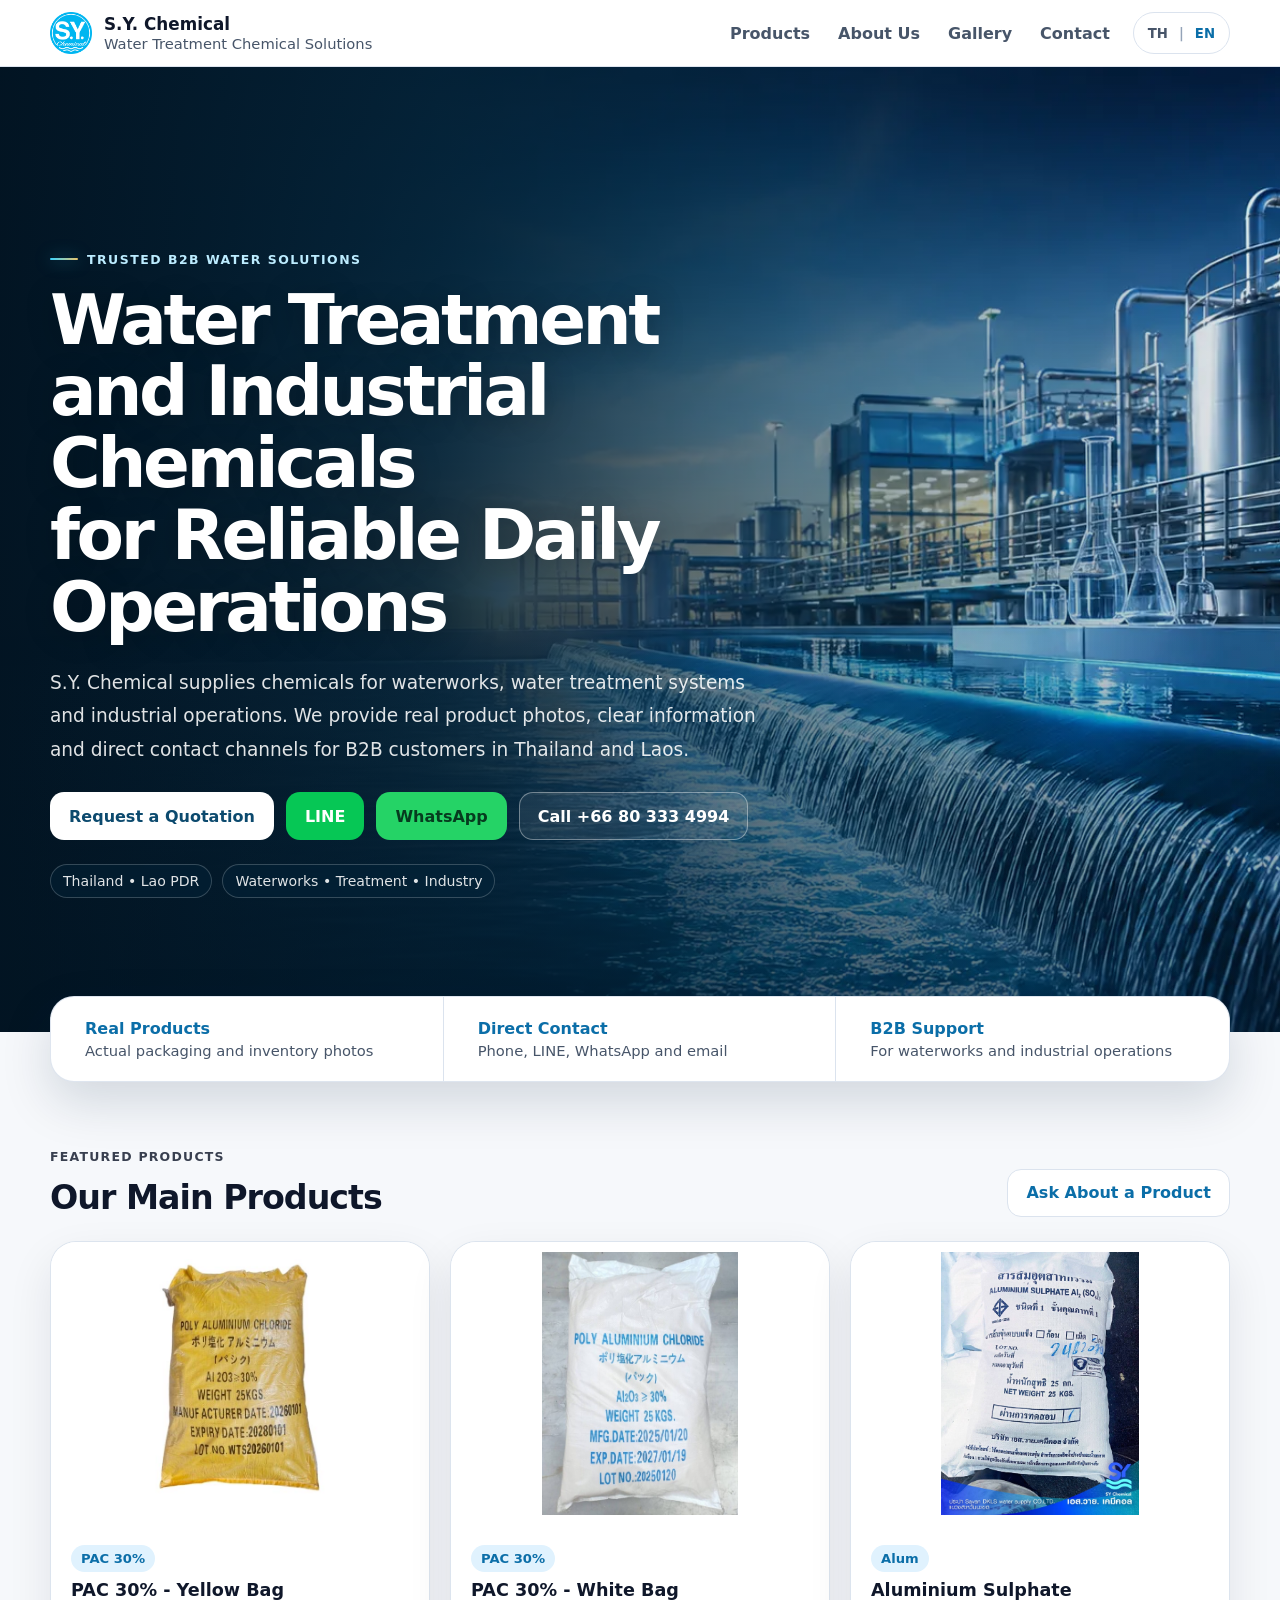
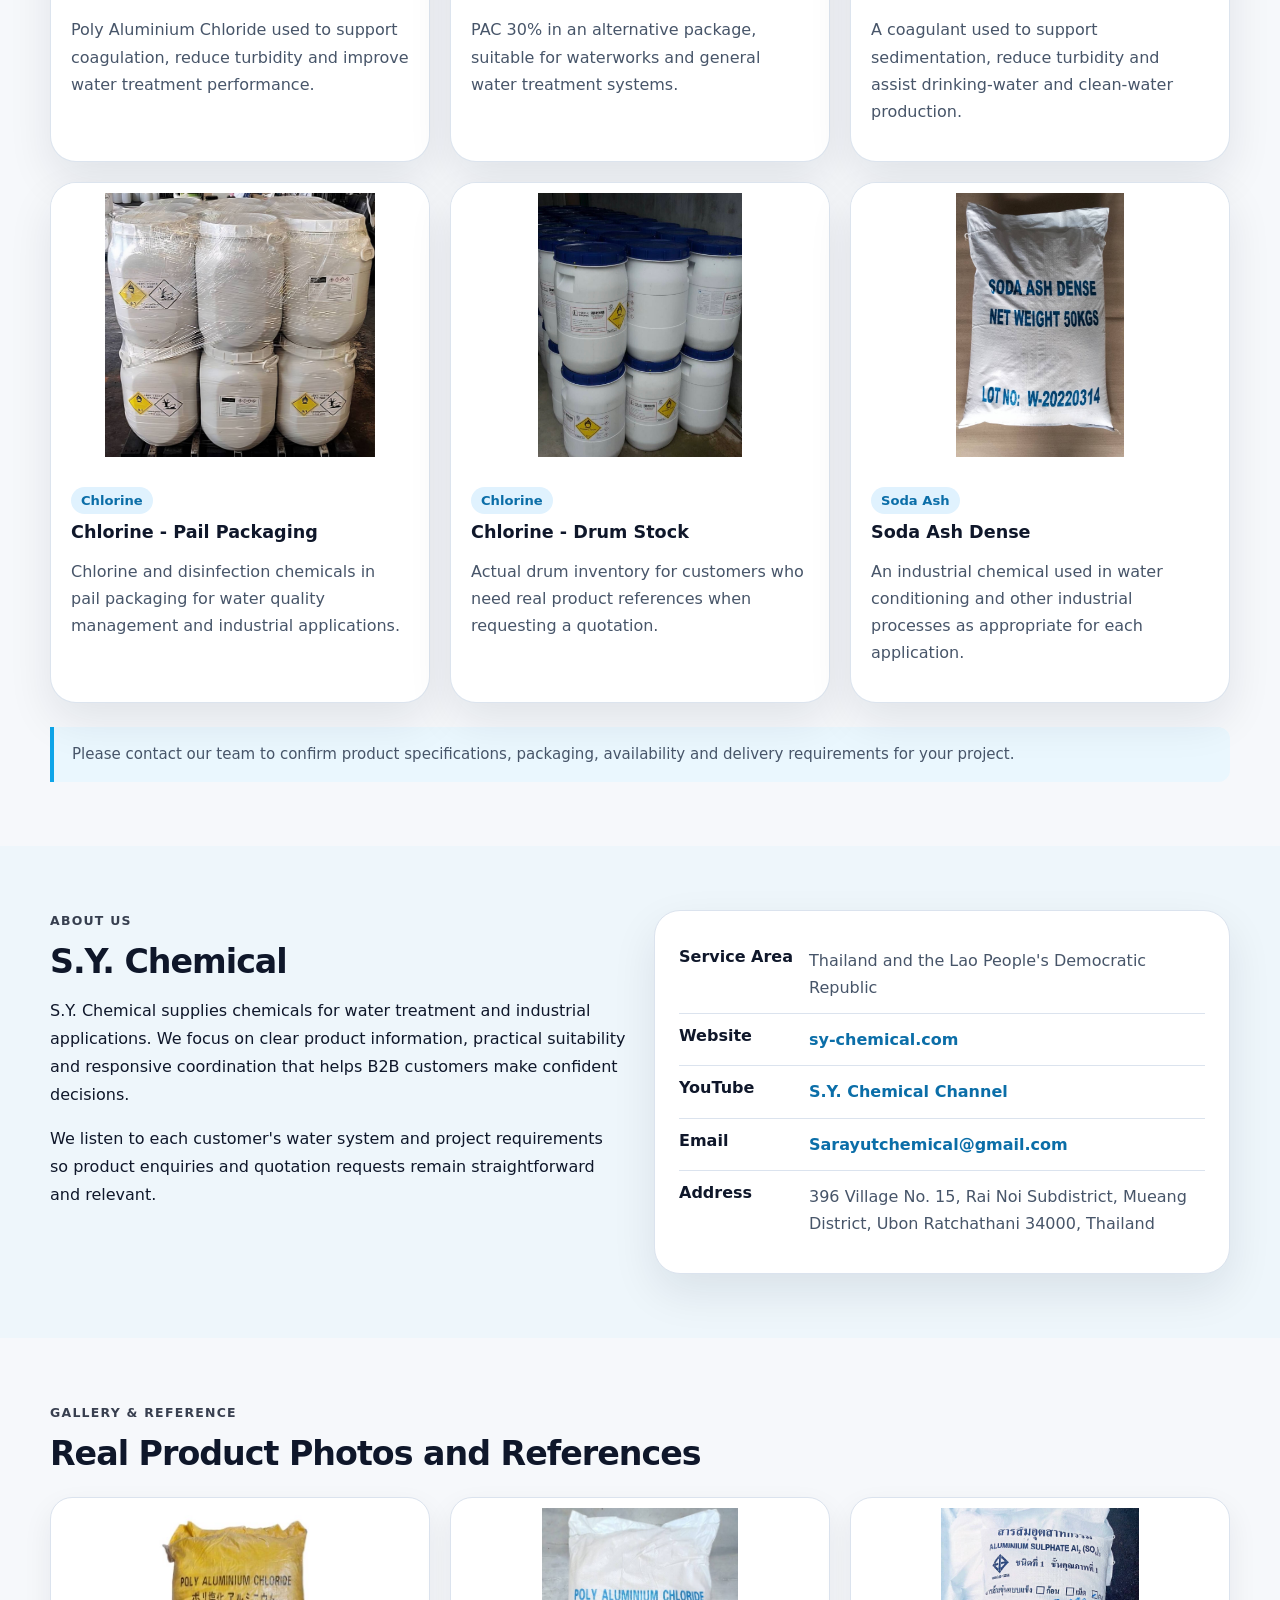
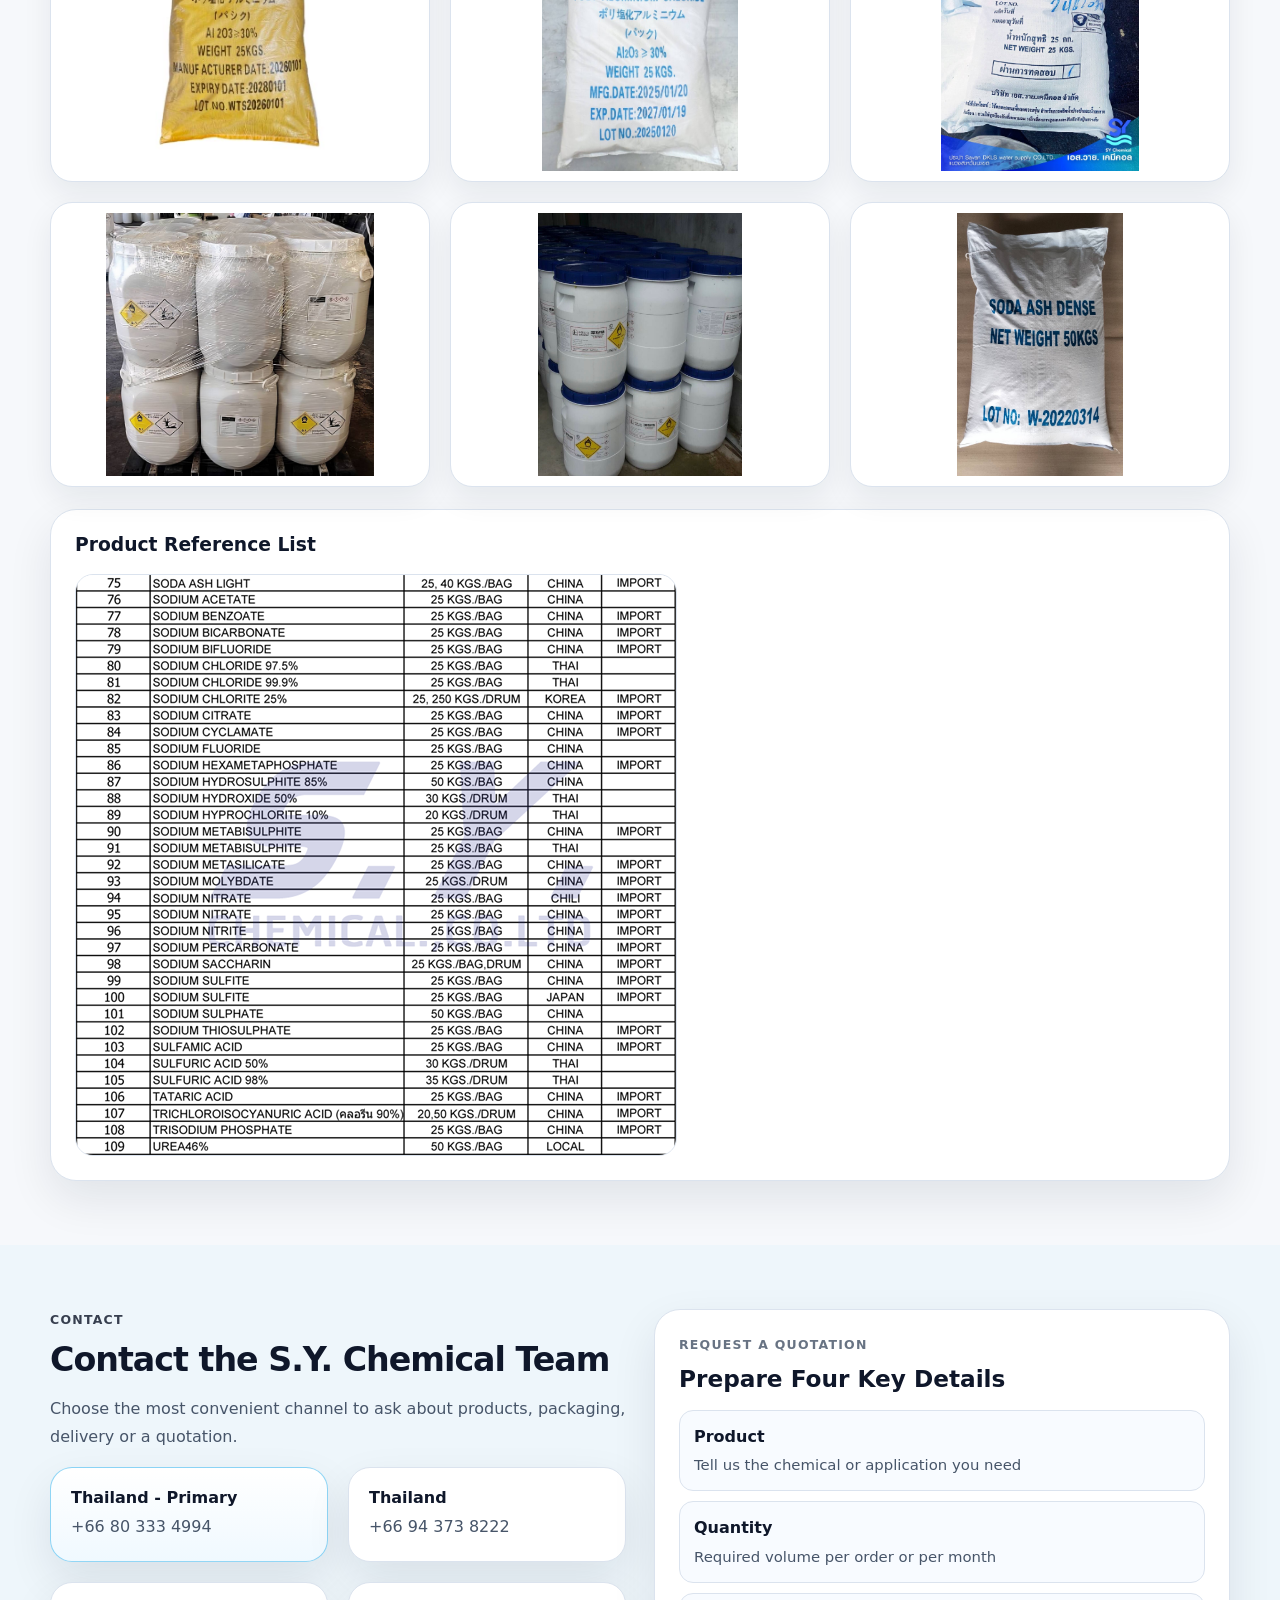
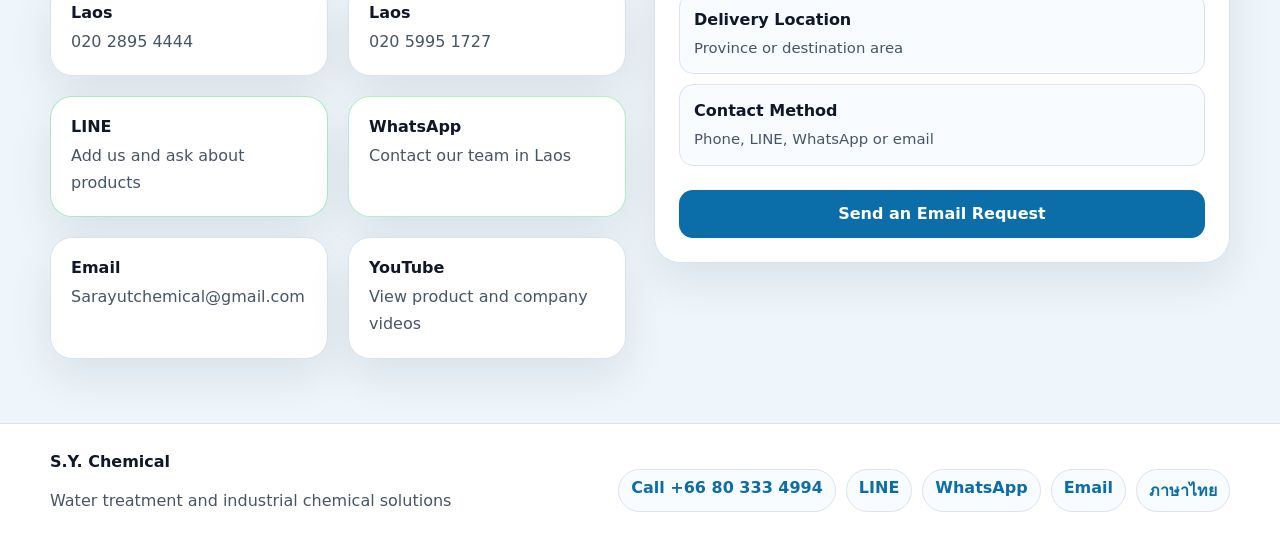
==== commit 9933f66a: "Load brighter hero on English page" ====
--- a/en/index.html
+++ b/en/index.html
@@ -14,7 +14,7 @@
   <meta property="og:type" content="website" />
   <meta property="og:url" content="https://sy-chemical.vercel.app/en/" />
   <meta property="og:image" content="https://sy-chemical.vercel.app/images/logo.png" />
-  <link rel="preload" as="image" href="../images/hero-water-intelligence.svg" type="image/svg+xml" />
+  <link rel="preload" as="image" href="../images/hero-water-intelligence-v2.svg" type="image/svg+xml" />
   <link rel="stylesheet" href="../styles.css" />
 </head>
 <body>
--- a/styles.css
+++ b/styles.css
@@ -34,7 +34,7 @@
 .hero {
   position: relative; isolation: isolate; overflow: hidden;
   min-height: clamp(570px, 74vh, 720px); padding: clamp(92px, 12vw, 148px) 0 104px;
-  background: #06243a url("images/hero-water-intelligence.webp") center center / cover no-repeat;
+  background: #06243a url("images/hero-water-intelligence.svg") center center / cover no-repeat;
   color: #fff;
 }
 .hero::before {
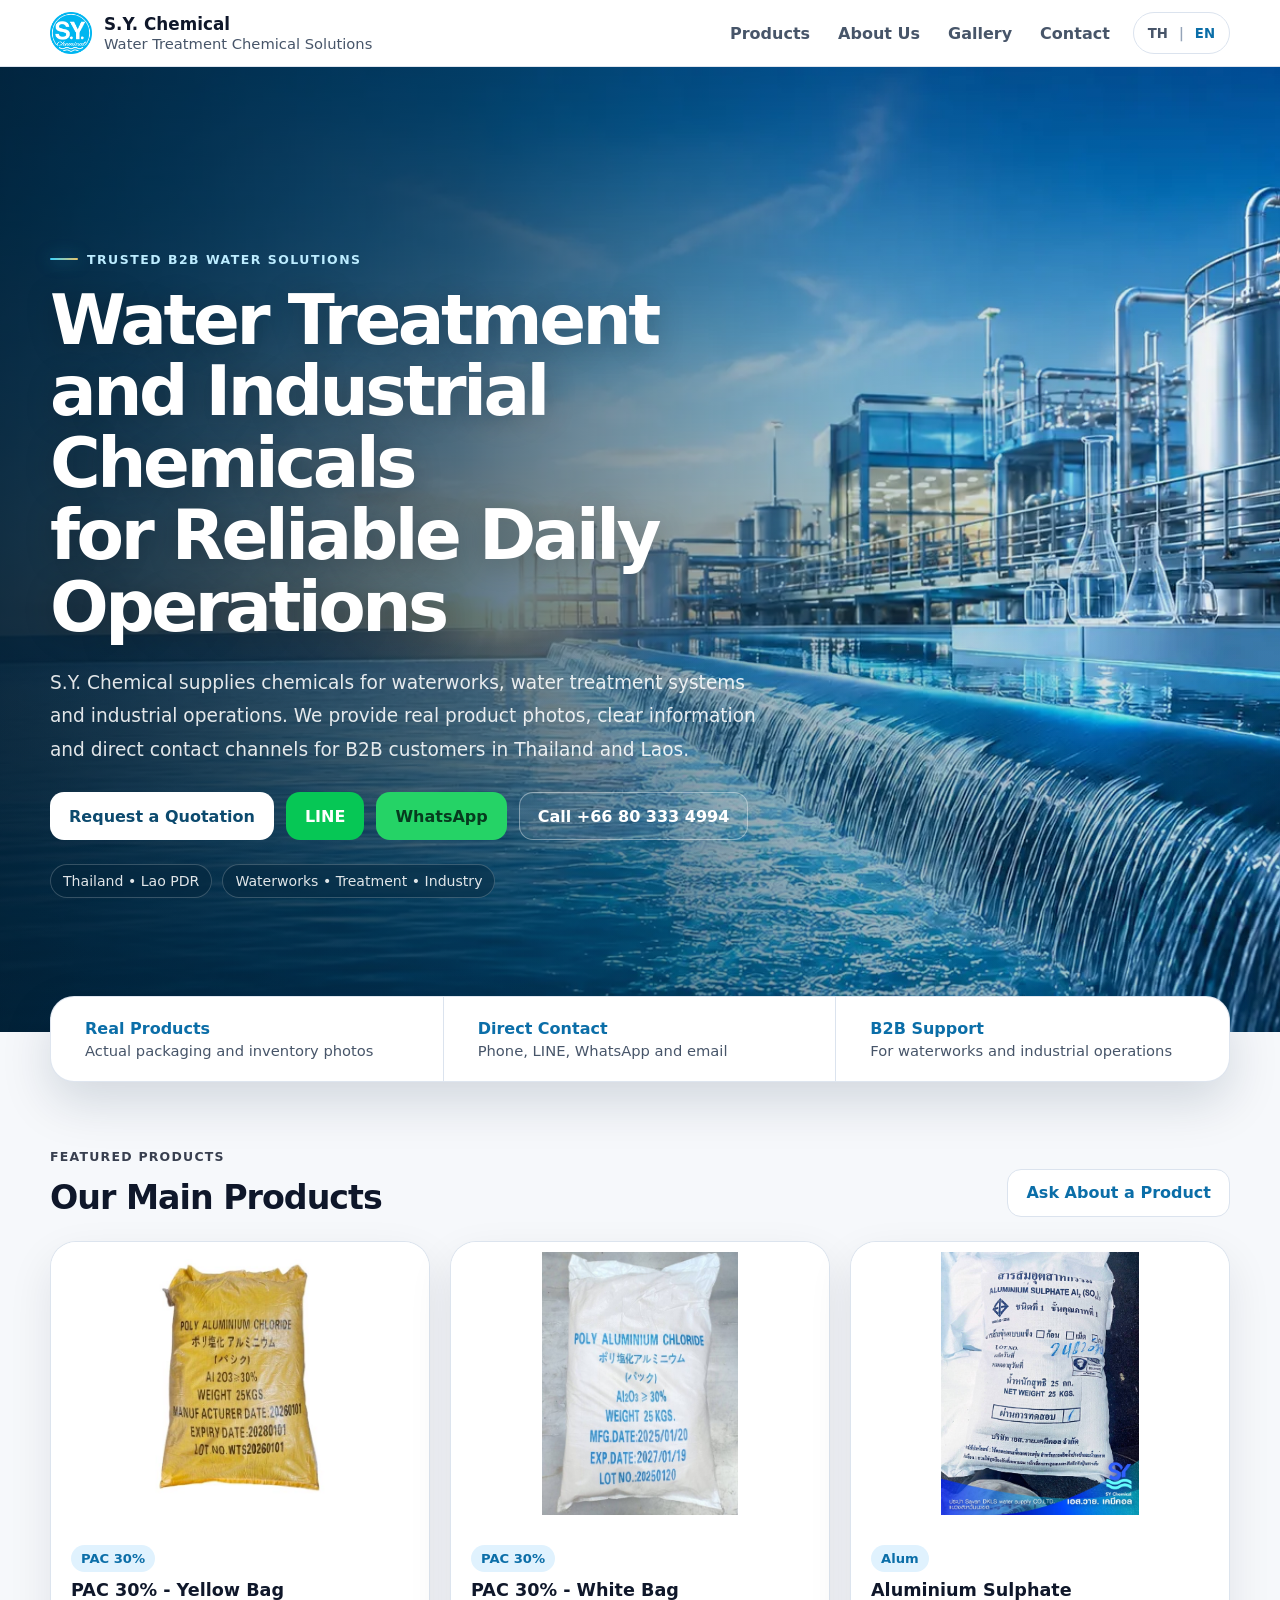
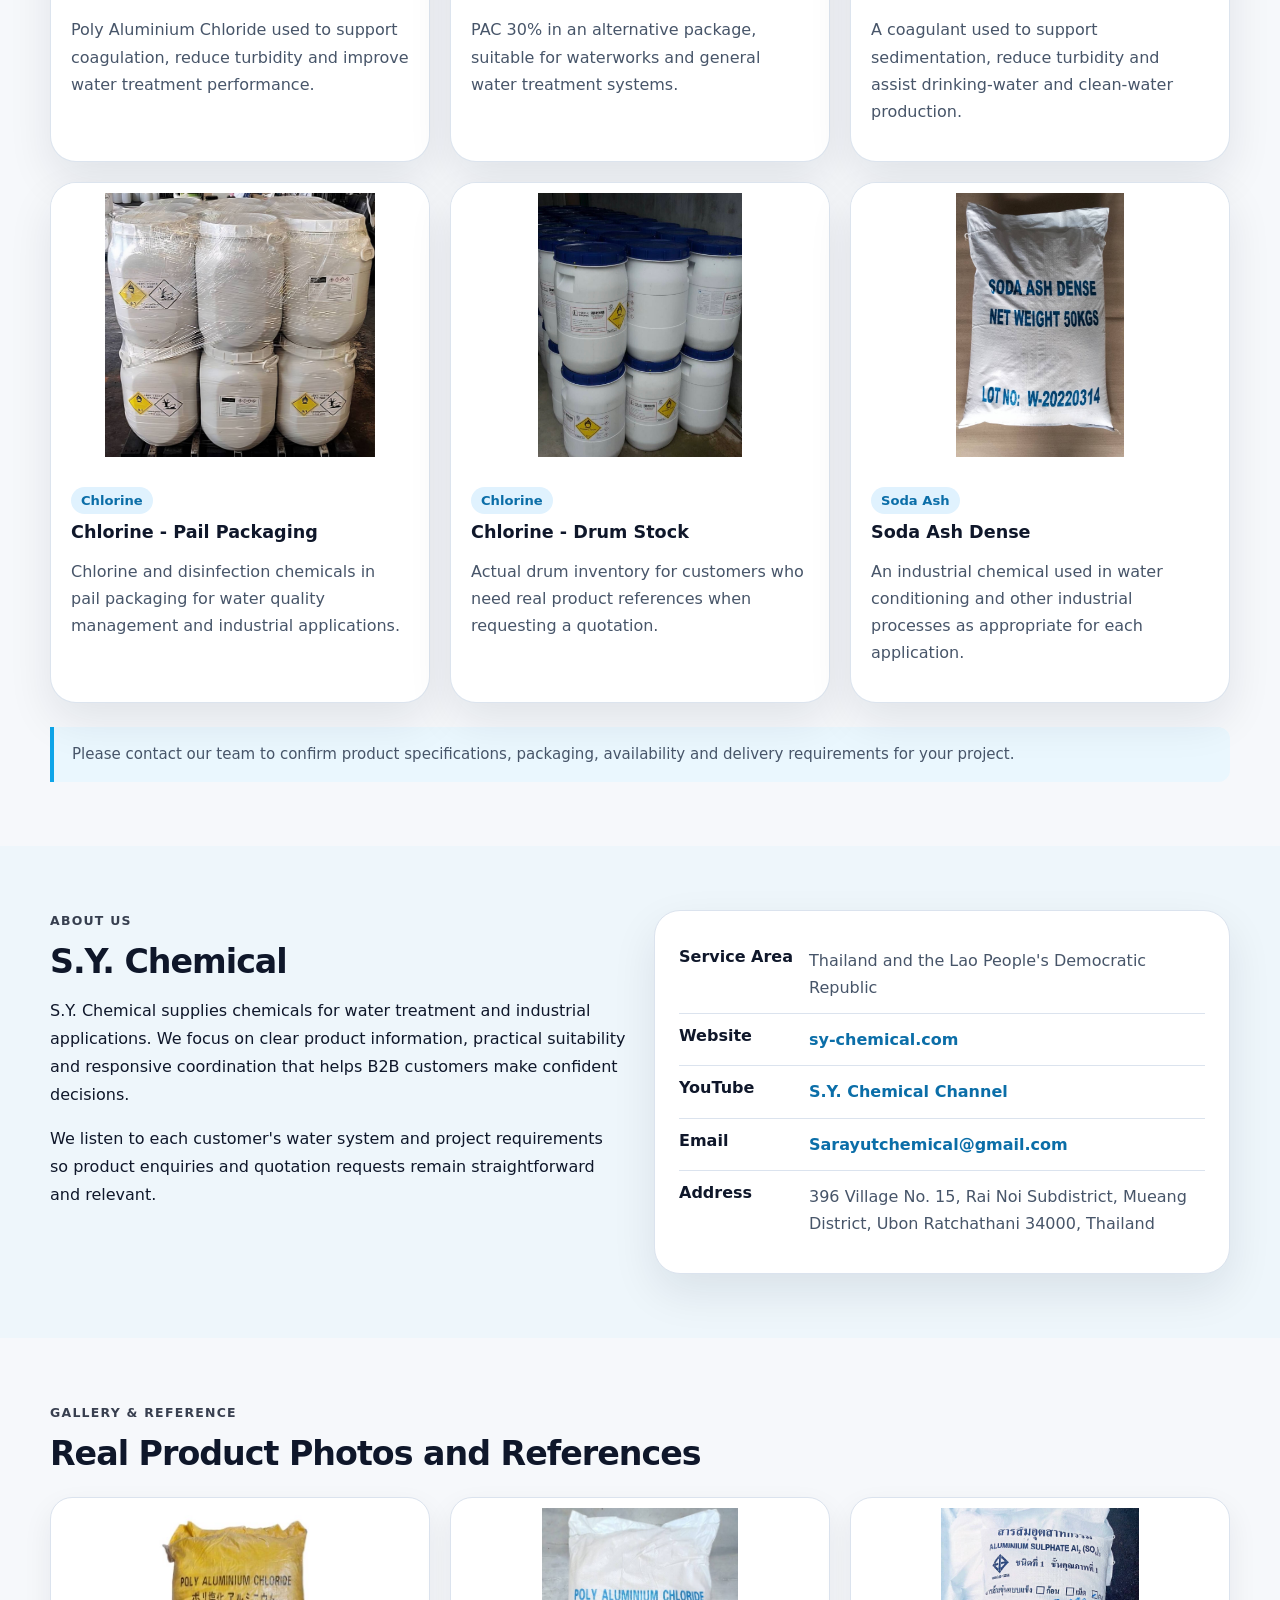
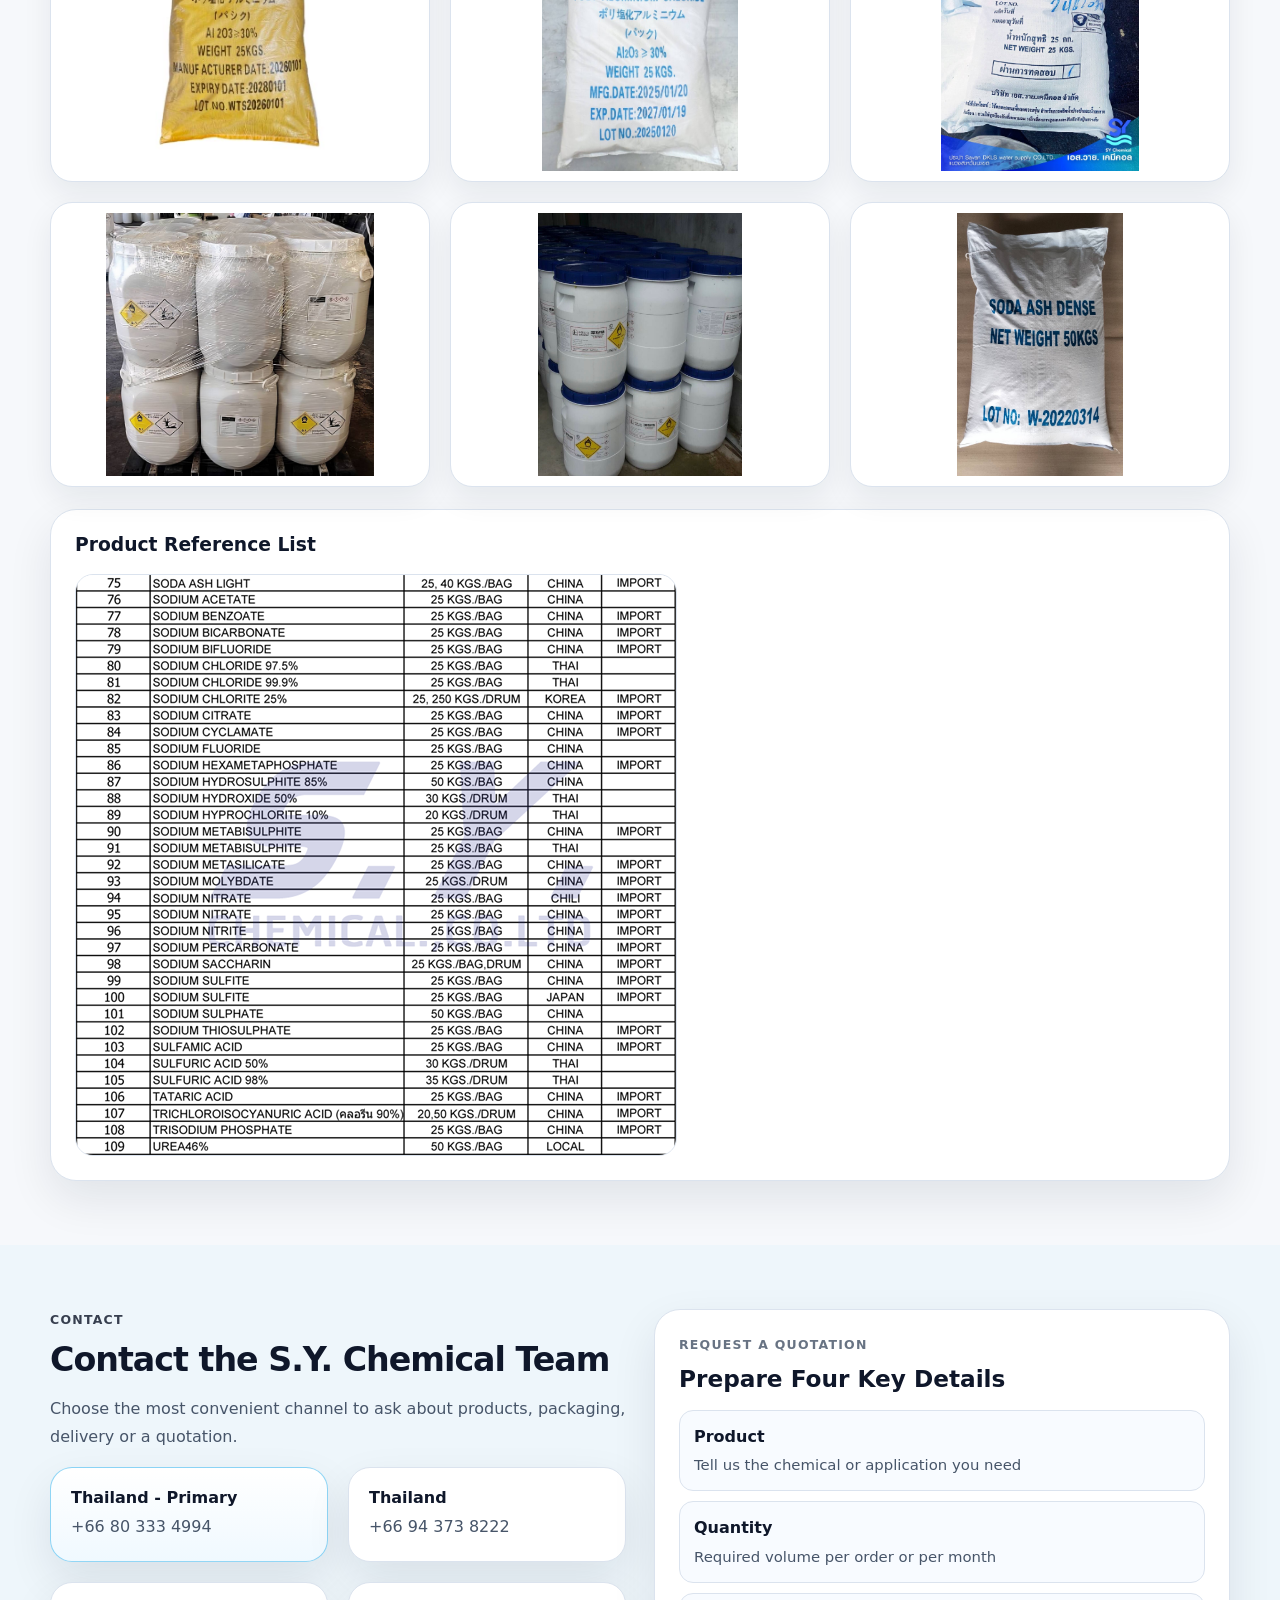
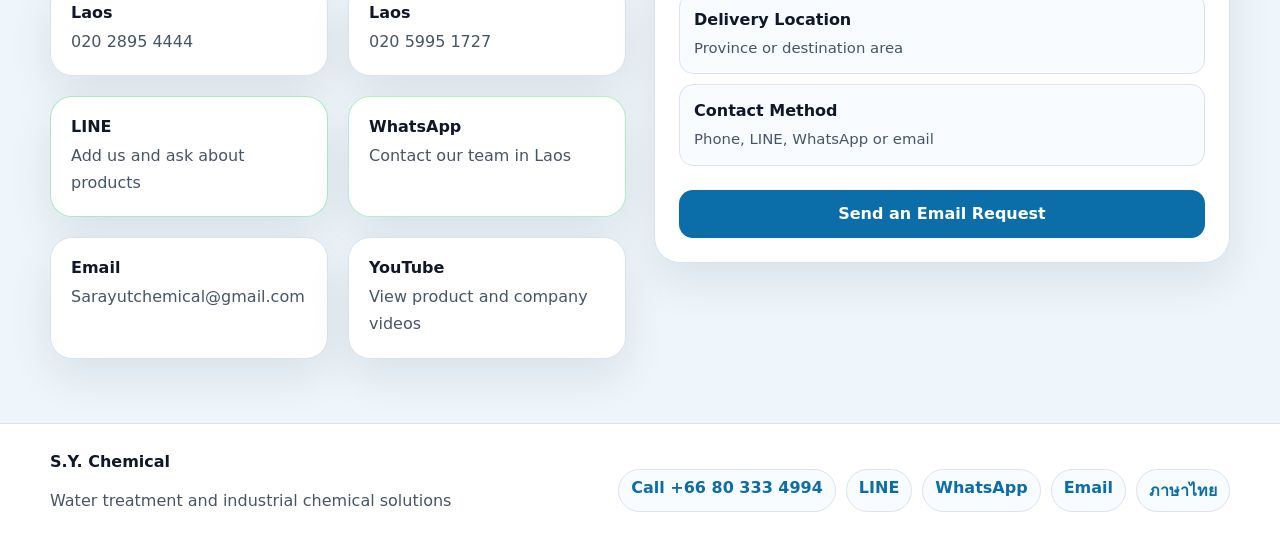
==== commit c9058f78: "Add Google Tag Manager to en/index.html" ====
--- a/en/index.html
+++ b/en/index.html
@@ -1,6 +1,13 @@
 <!doctype html>
 <html lang="en">
 <head>
+  <!-- Google Tag Manager -->
+  <script>(function(w,d,s,l,i){w[l]=w[l]||[];w[l].push({'gtm.start':
+  new Date().getTime(),event:'gtm.js'});var f=d.getElementsByTagName(s)[0],
+  j=d.createElement(s),dl=l!='dataLayer'?'&l='+l:'';j.async=true;j.src=
+  'https://www.googletagmanager.com/gtm.js?id='+i+dl;f.parentNode.insertBefore(j,f);
+  })(window,document,'script','dataLayer','GTM-5QSMJF7D');</script>
+  <!-- End Google Tag Manager -->
   <meta charset="utf-8" />
   <meta name="viewport" content="width=device-width, initial-scale=1" />
   <title>S.Y. Chemical | Water Treatment & Industrial Chemicals</title>
@@ -18,6 +25,10 @@
   <link rel="stylesheet" href="../styles.css" />
 </head>
 <body>
+  <!-- Google Tag Manager (noscript) -->
+  <noscript><iframe src="https://www.googletagmanager.com/ns.html?id=GTM-5QSMJF7D"
+  height="0" width="0" style="display:none;visibility:hidden"></iframe></noscript>
+  <!-- End Google Tag Manager (noscript) -->
   <header class="topbar">
     <div class="wrap topbar-inner">
       <a class="brand" href="#home" aria-label="S.Y. Chemical home">
--- a/styles.css
+++ b/styles.css
@@ -34,16 +34,16 @@
 .hero {
   position: relative; isolation: isolate; overflow: hidden;
   min-height: clamp(570px, 74vh, 720px); padding: clamp(92px, 12vw, 148px) 0 104px;
-  background: #06243a url("images/hero-water-intelligence.svg") center center / cover no-repeat;
+  background: #0b4f78 url("images/hero-water-intelligence-v2.svg") center center / cover no-repeat;
   color: #fff;
 }
 .hero::before {
   content: ""; position: absolute; inset: 0; z-index: -2;
-  background: linear-gradient(90deg, rgba(2, 20, 34, .96) 0%, rgba(3, 33, 53, .88) 34%, rgba(3, 38, 61, .48) 62%, rgba(2, 28, 45, .08) 100%);
+  background: linear-gradient(90deg, rgba(2, 28, 45, .80) 0%, rgba(3, 41, 66, .64) 36%, rgba(3, 54, 83, .26) 66%, rgba(2, 40, 64, .02) 100%);
 }
 .hero::after {
   content: ""; position: absolute; inset: auto 0 0; height: 42%; z-index: -1;
-  background: linear-gradient(0deg, rgba(2, 20, 34, .48), transparent);
+  background: linear-gradient(0deg, rgba(2, 30, 48, .20), transparent);
 }
 .hero-grid { display: grid; grid-template-columns: minmax(0, 760px); align-items: center; }
 .hero-copy { padding: 30px 0; }
@@ -119,7 +119,7 @@
 @media (max-width: 900px) {
   body { padding-bottom: 84px; }
   .hero { min-height: 620px; padding: 82px 0 86px; background-position: 60% center; }
-  .hero::before { background: linear-gradient(90deg, rgba(2, 20, 34, .96) 0%, rgba(3, 33, 53, .86) 52%, rgba(3, 38, 61, .35) 100%); }
+  .hero::before { background: linear-gradient(90deg, rgba(2, 28, 45, .84) 0%, rgba(3, 41, 66, .70) 54%, rgba(3, 54, 83, .30) 100%); }
   .hero-grid, .two-col, .product-grid, .gallery-grid, .cta-grid { grid-template-columns: 1fr; }
   .trust-grid { grid-template-columns: 1fr; }
   .trust-item { padding: 17px 20px; border-right: 0; border-bottom: 1px solid var(--line); }
@@ -144,7 +144,7 @@
   .info-list div { grid-template-columns: 1fr; gap: 4px; }
   .hero-actions .btn { flex-basis: 100%; }
   .hero { min-height: 660px; padding-top: 72px; background-position: 66% center; }
-  .hero::before { background: linear-gradient(90deg, rgba(2, 20, 34, .97) 0%, rgba(3, 33, 53, .9) 67%, rgba(3, 38, 61, .56) 100%); }
+  .hero::before { background: linear-gradient(90deg, rgba(2, 28, 45, .88) 0%, rgba(3, 41, 66, .76) 67%, rgba(3, 54, 83, .46) 100%); }
   .hero h1 { font-size: clamp(2.3rem, 11vw, 3.4rem); }
   .trust-strip { margin-top: -24px; }
   .section { padding: 48px 0; }
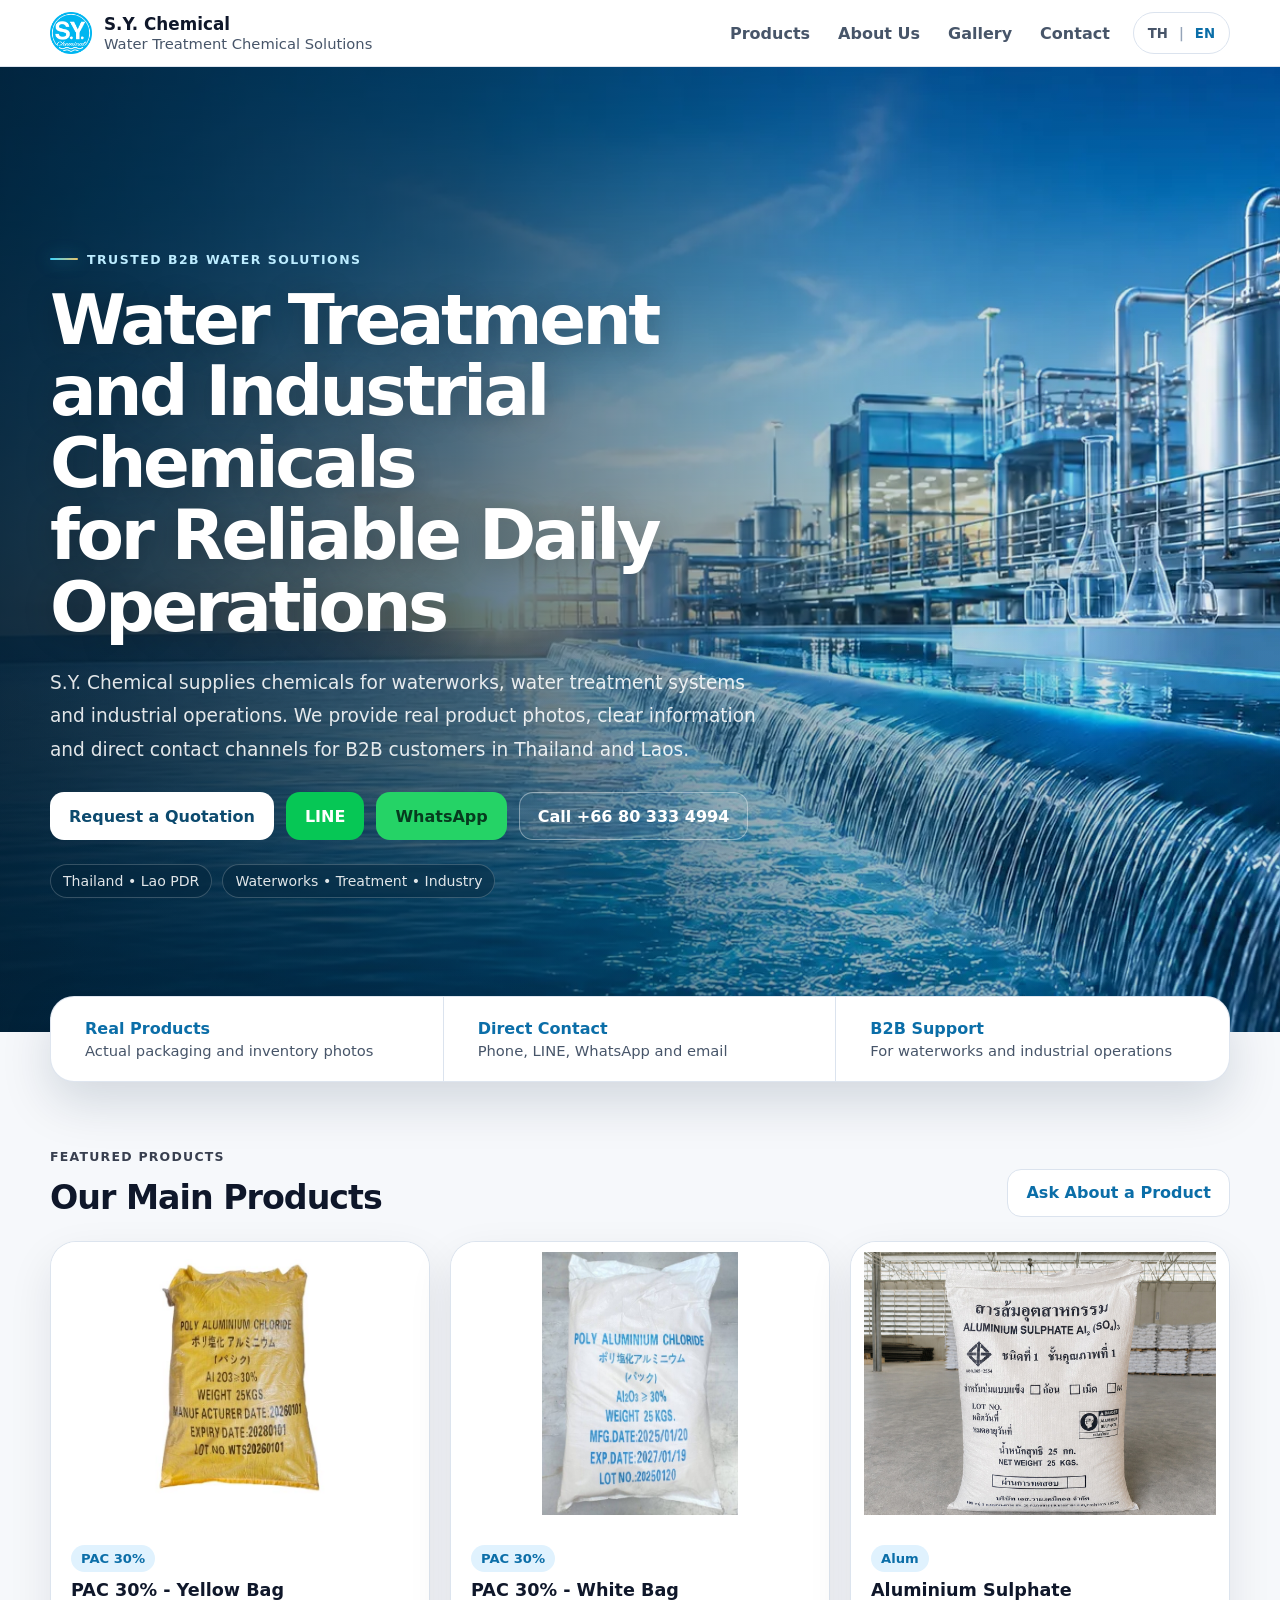
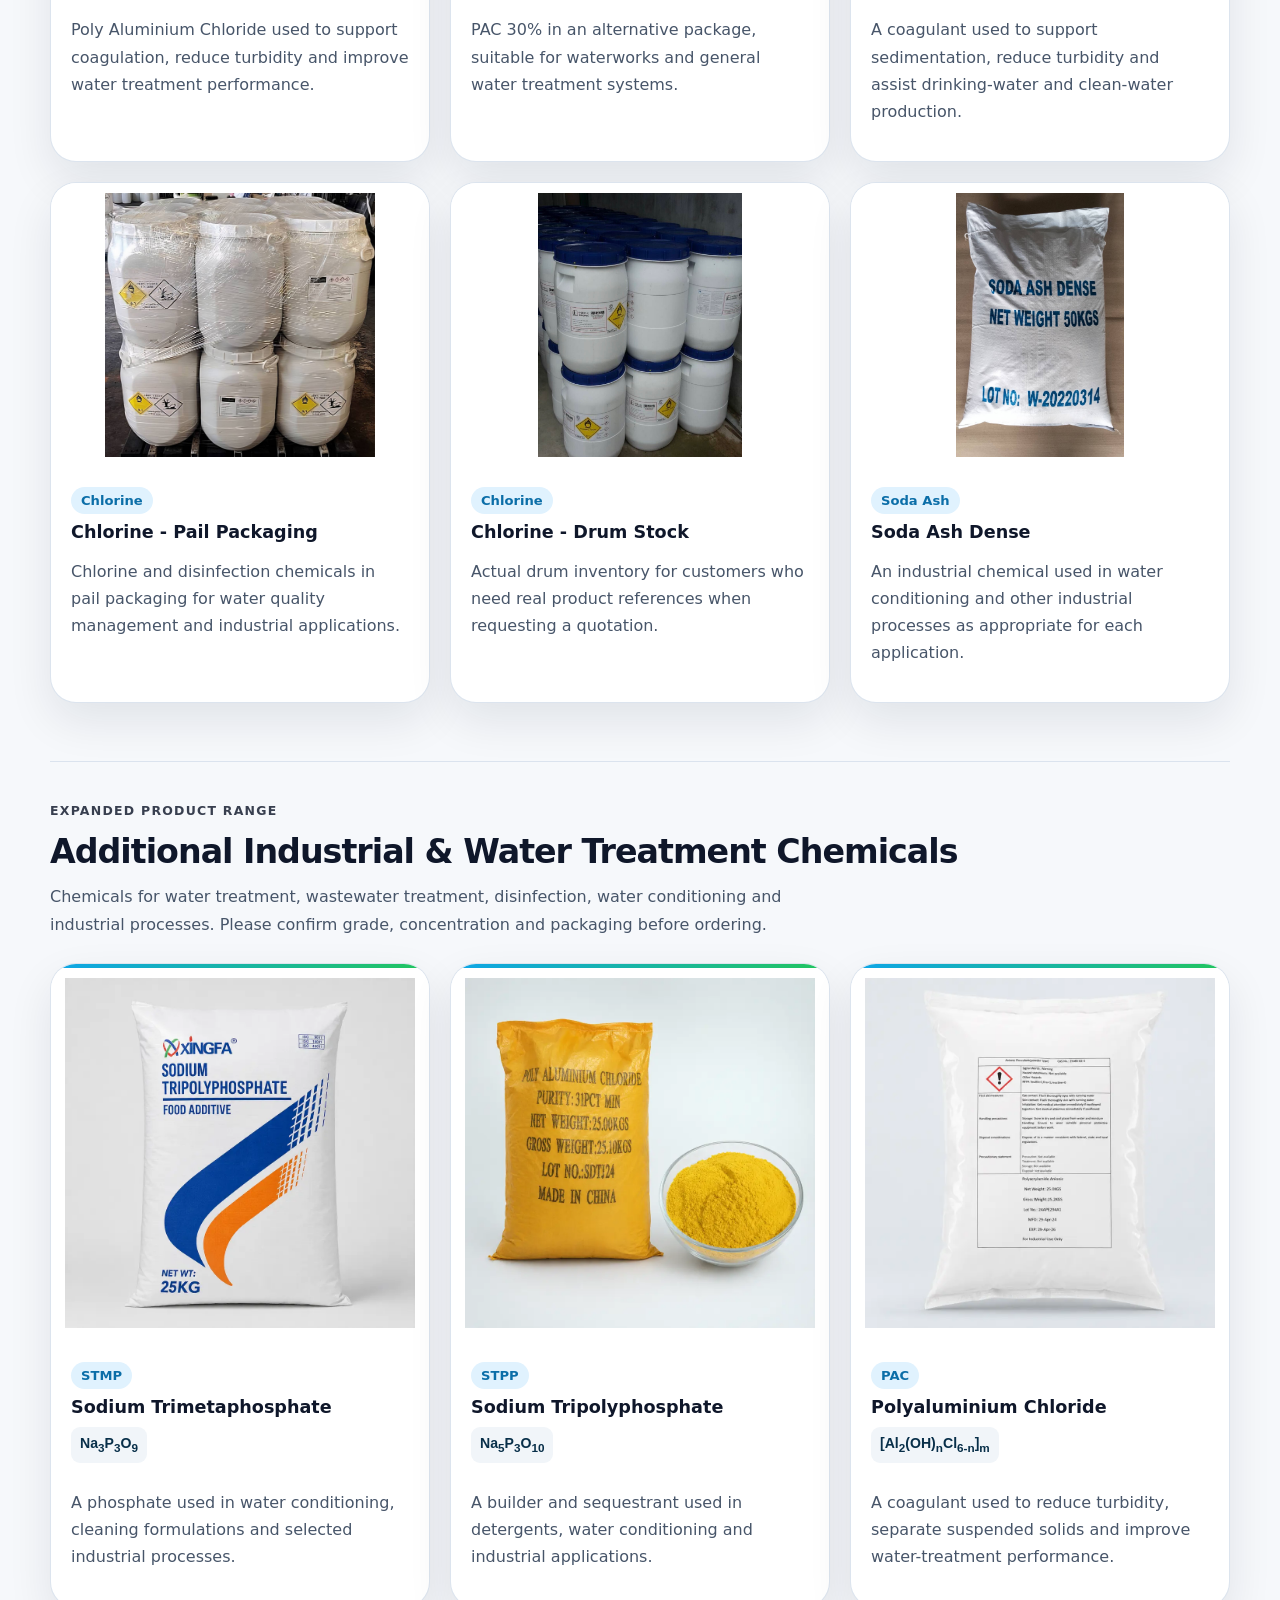
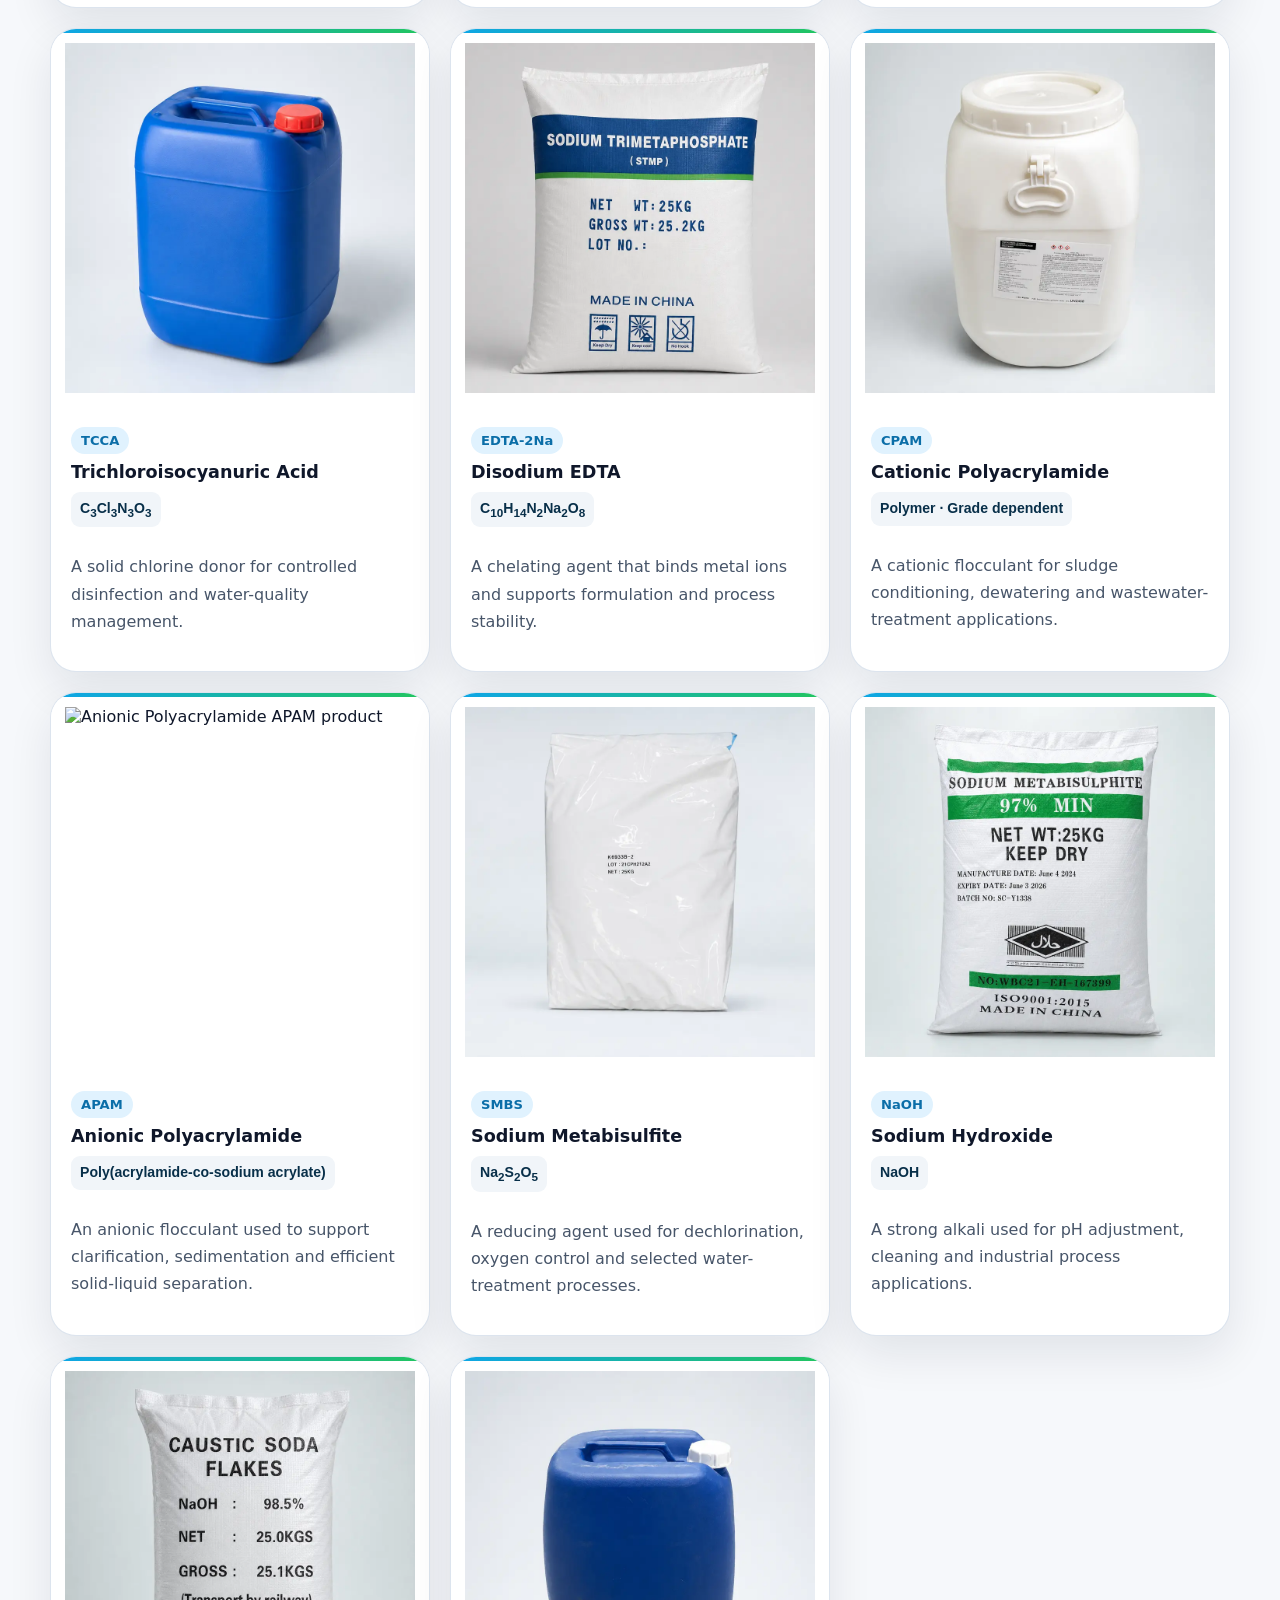
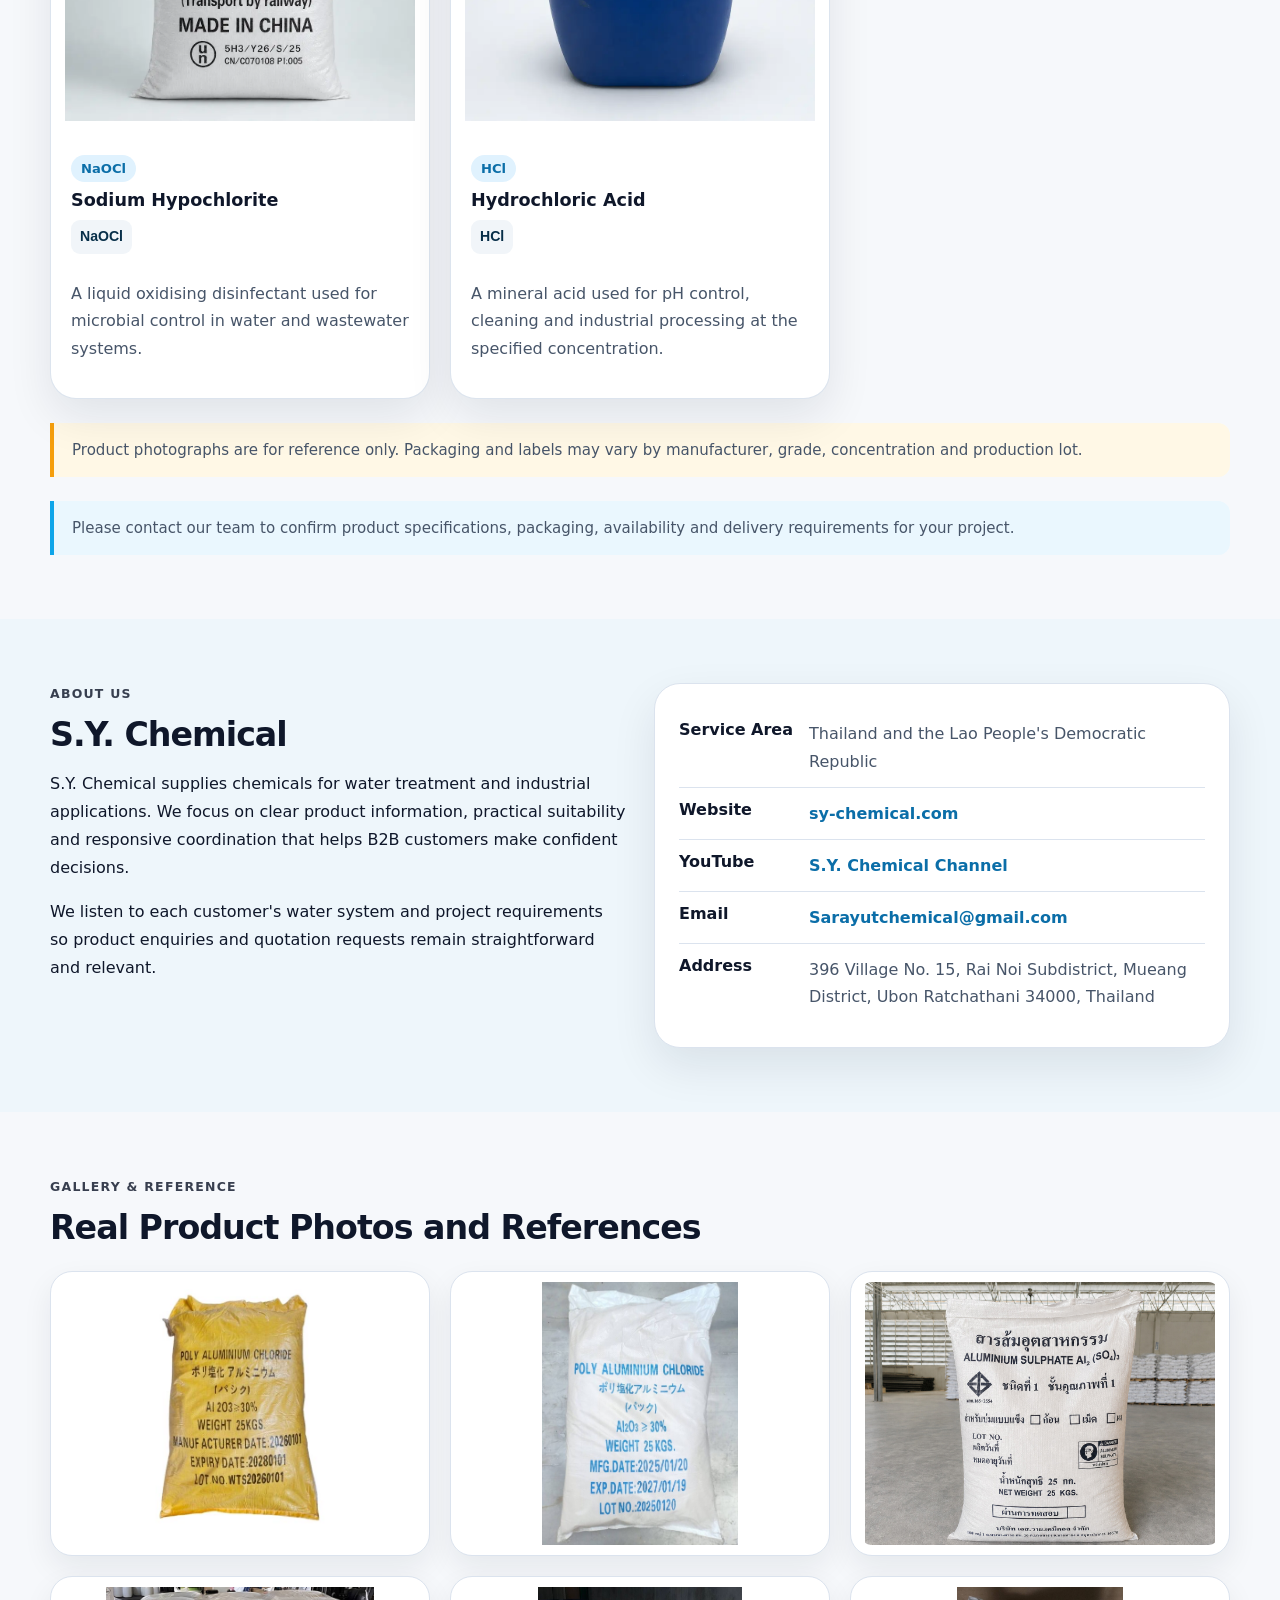
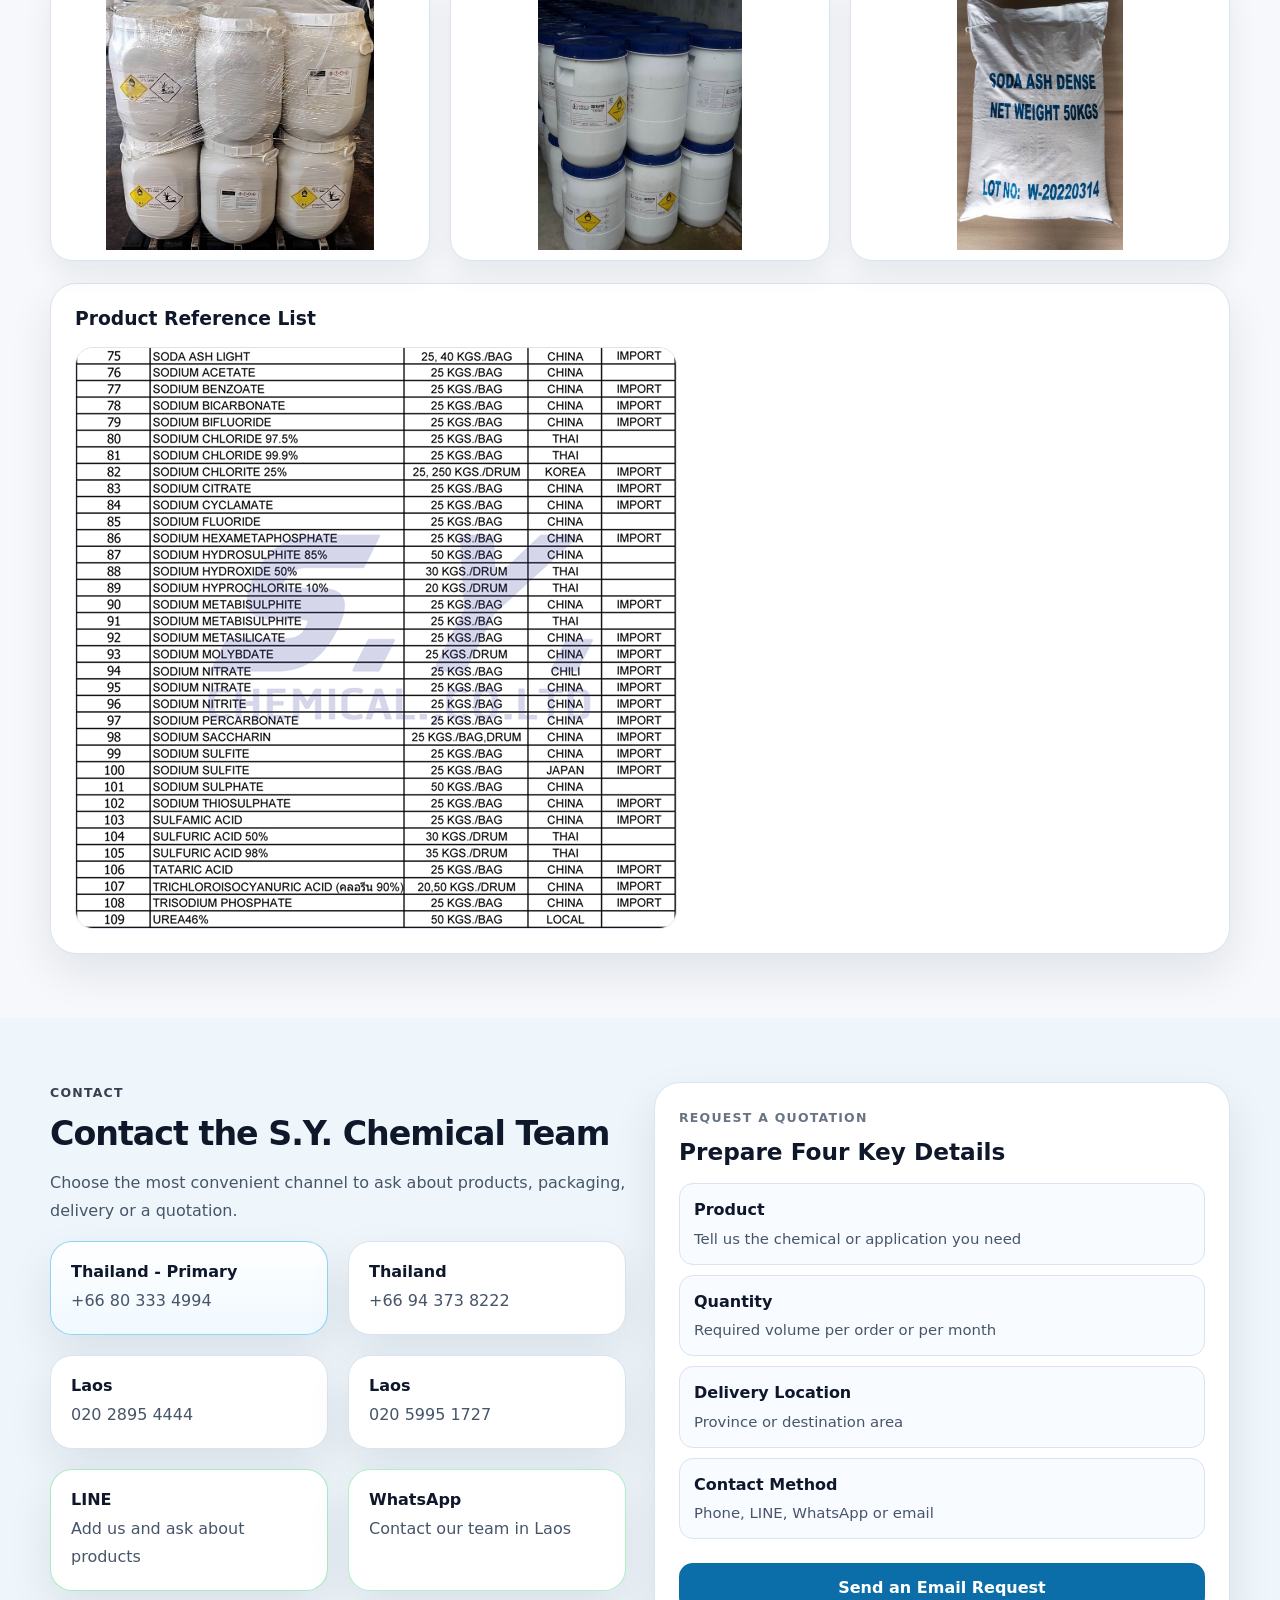
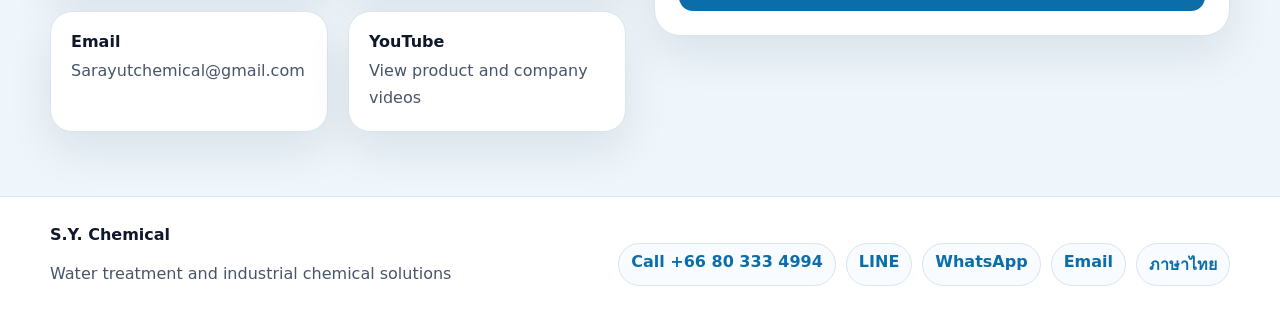
==== commit ea31c9d5: "Add bilingual expanded product gallery" ====
--- a/en/index.html
+++ b/en/index.html
@@ -88,6 +88,25 @@
           <article class="card"><img src="../images/chlorine-drum.jpg" alt="Chlorine drum inventory" /><div class="card-body"><span class="tag">Chlorine</span><h3>Chlorine - Drum Stock</h3><p>Actual drum inventory for customers who need real product references when requesting a quotation.</p></div></article>
           <article class="card"><img src="../images/soda-ash.jpg" alt="Soda Ash Dense product" /><div class="card-body"><span class="tag">Soda Ash</span><h3>Soda Ash Dense</h3><p>An industrial chemical used in water conditioning and other industrial processes as appropriate for each application.</p></div></article>
         </div>
+        <div class="catalog-heading">
+          <p class="eyebrow">Expanded Product Range</p>
+          <h2>Additional Industrial &amp; Water Treatment Chemicals</h2>
+          <p>Chemicals for water treatment, wastewater treatment, disinfection, water conditioning and industrial processes. Please confirm grade, concentration and packaging before ordering.</p>
+        </div>
+        <div class="product-grid expanded-products">
+          <article class="card new-product"><img src="../images/sodium-trimetaphosphate.webp" alt="Sodium Trimetaphosphate product" /><div class="card-body"><span class="tag">STMP</span><h3>Sodium Trimetaphosphate</h3><p class="formula">Na<sub>3</sub>P<sub>3</sub>O<sub>9</sub></p><p>A phosphate used in water conditioning, cleaning formulations and selected industrial processes.</p></div></article>
+          <article class="card new-product"><img src="../images/sodium-tripolyphosphate.webp" alt="Sodium Tripolyphosphate product" /><div class="card-body"><span class="tag">STPP</span><h3>Sodium Tripolyphosphate</h3><p class="formula">Na<sub>5</sub>P<sub>3</sub>O<sub>10</sub></p><p>A builder and sequestrant used in detergents, water conditioning and industrial applications.</p></div></article>
+          <article class="card new-product"><img src="../images/polyaluminium-chloride.webp" alt="Polyaluminium Chloride product" /><div class="card-body"><span class="tag">PAC</span><h3>Polyaluminium Chloride</h3><p class="formula">[Al<sub>2</sub>(OH)<sub>n</sub>Cl<sub>6-n</sub>]<sub>m</sub></p><p>A coagulant used to reduce turbidity, separate suspended solids and improve water-treatment performance.</p></div></article>
+          <article class="card new-product"><img src="../images/tcca.webp" alt="Trichloroisocyanuric Acid TCCA product" /><div class="card-body"><span class="tag">TCCA</span><h3>Trichloroisocyanuric Acid</h3><p class="formula">C<sub>3</sub>Cl<sub>3</sub>N<sub>3</sub>O<sub>3</sub></p><p>A solid chlorine donor for controlled disinfection and water-quality management.</p></div></article>
+          <article class="card new-product"><img src="../images/disodium-edta.webp" alt="Disodium EDTA product" /><div class="card-body"><span class="tag">EDTA-2Na</span><h3>Disodium EDTA</h3><p class="formula">C<sub>10</sub>H<sub>14</sub>N<sub>2</sub>Na<sub>2</sub>O<sub>8</sub></p><p>A chelating agent that binds metal ions and supports formulation and process stability.</p></div></article>
+          <article class="card new-product"><img src="../images/cpam.webp" alt="Cationic Polyacrylamide CPAM product" /><div class="card-body"><span class="tag">CPAM</span><h3>Cationic Polyacrylamide</h3><p class="formula">Polymer · Grade dependent</p><p>A cationic flocculant for sludge conditioning, dewatering and wastewater-treatment applications.</p></div></article>
+          <article class="card new-product"><img src="../images/apam.webp" alt="Anionic Polyacrylamide APAM product" /><div class="card-body"><span class="tag">APAM</span><h3>Anionic Polyacrylamide</h3><p class="formula">Poly(acrylamide-co-sodium acrylate)</p><p>An anionic flocculant used to support clarification, sedimentation and efficient solid-liquid separation.</p></div></article>
+          <article class="card new-product"><img src="../images/sodium-metabisulfite.webp" alt="Sodium Metabisulfite product" /><div class="card-body"><span class="tag">SMBS</span><h3>Sodium Metabisulfite</h3><p class="formula">Na<sub>2</sub>S<sub>2</sub>O<sub>5</sub></p><p>A reducing agent used for dechlorination, oxygen control and selected water-treatment processes.</p></div></article>
+          <article class="card new-product"><img src="../images/sodium-hydroxide.webp" alt="Sodium Hydroxide caustic soda product" /><div class="card-body"><span class="tag">NaOH</span><h3>Sodium Hydroxide</h3><p class="formula">NaOH</p><p>A strong alkali used for pH adjustment, cleaning and industrial process applications.</p></div></article>
+          <article class="card new-product"><img src="../images/sodium-hypochlorite.webp" alt="Sodium Hypochlorite liquid chlorine product" /><div class="card-body"><span class="tag">NaOCl</span><h3>Sodium Hypochlorite</h3><p class="formula">NaOCl</p><p>A liquid oxidising disinfectant used for microbial control in water and wastewater systems.</p></div></article>
+          <article class="card new-product"><img src="../images/hydrochloric-acid.webp" alt="Hydrochloric Acid product" /><div class="card-body"><span class="tag">HCl</span><h3>Hydrochloric Acid</h3><p class="formula">HCl</p><p>A mineral acid used for pH control, cleaning and industrial processing at the specified concentration.</p></div></article>
+        </div>
+        <p class="product-note reference-note">Product photographs are for reference only. Packaging and labels may vary by manufacturer, grade, concentration and production lot.</p>
         <p class="product-note">Please contact our team to confirm product specifications, packaging, availability and delivery requirements for your project.</p>
       </div>
     </section>
--- a/styles.css
+++ b/styles.css
@@ -86,6 +86,15 @@
 .card h3 { margin: 0 0 10px; font-size: 1.1rem; }
 .card p, .product-note, .quote-box p, .info-list span, .quote-box li, .contact-card span, .footer p { color: var(--muted); line-height: 1.7; }
 .product-note { margin: 24px 0 0; padding: 14px 18px; border-left: 4px solid var(--brand); background: #eaf7fe; border-radius: 0 12px 12px 0; font-size: .94rem; }
+.catalog-heading { margin: 58px 0 24px; padding-top: 38px; border-top: 1px solid var(--line); }
+.catalog-heading h2 { margin-bottom: 12px; }
+.catalog-heading > p:last-child { max-width: 78ch; margin: 0; color: var(--muted); }
+.expanded-products .card { position: relative; }
+.expanded-products .card::before { content: ""; position: absolute; inset: 0 0 auto; height: 4px; z-index: 1; background: linear-gradient(90deg, var(--brand), #22c55e); }
+.expanded-products .card img { aspect-ratio: 1 / 1; padding: 14px; }
+.thai-name { margin: -3px 0 10px; color: var(--brand-dark) !important; font-weight: 750; }
+.formula { display: inline-block; margin: 0 0 10px !important; padding: 5px 9px; border-radius: 9px; background: #f1f5f9; color: var(--brand-deep) !important; font-family: "Segoe UI", Arial, sans-serif; font-size: .88rem; font-weight: 800; overflow-wrap: anywhere; }
+.reference-note { border-left-color: #f59e0b; background: #fff8e6; }
 .two-col { display: grid; grid-template-columns: 1fr 1fr; gap: 28px; align-items: start; }
 .info-list, .quote-box, .inventory-panel { background: var(--card); border: 1px solid var(--line); border-radius: 26px; padding: 24px; }
 .info-list div { display: grid; grid-template-columns: 120px 1fr; gap: 10px; padding: 12px 0; border-bottom: 1px solid var(--line); }
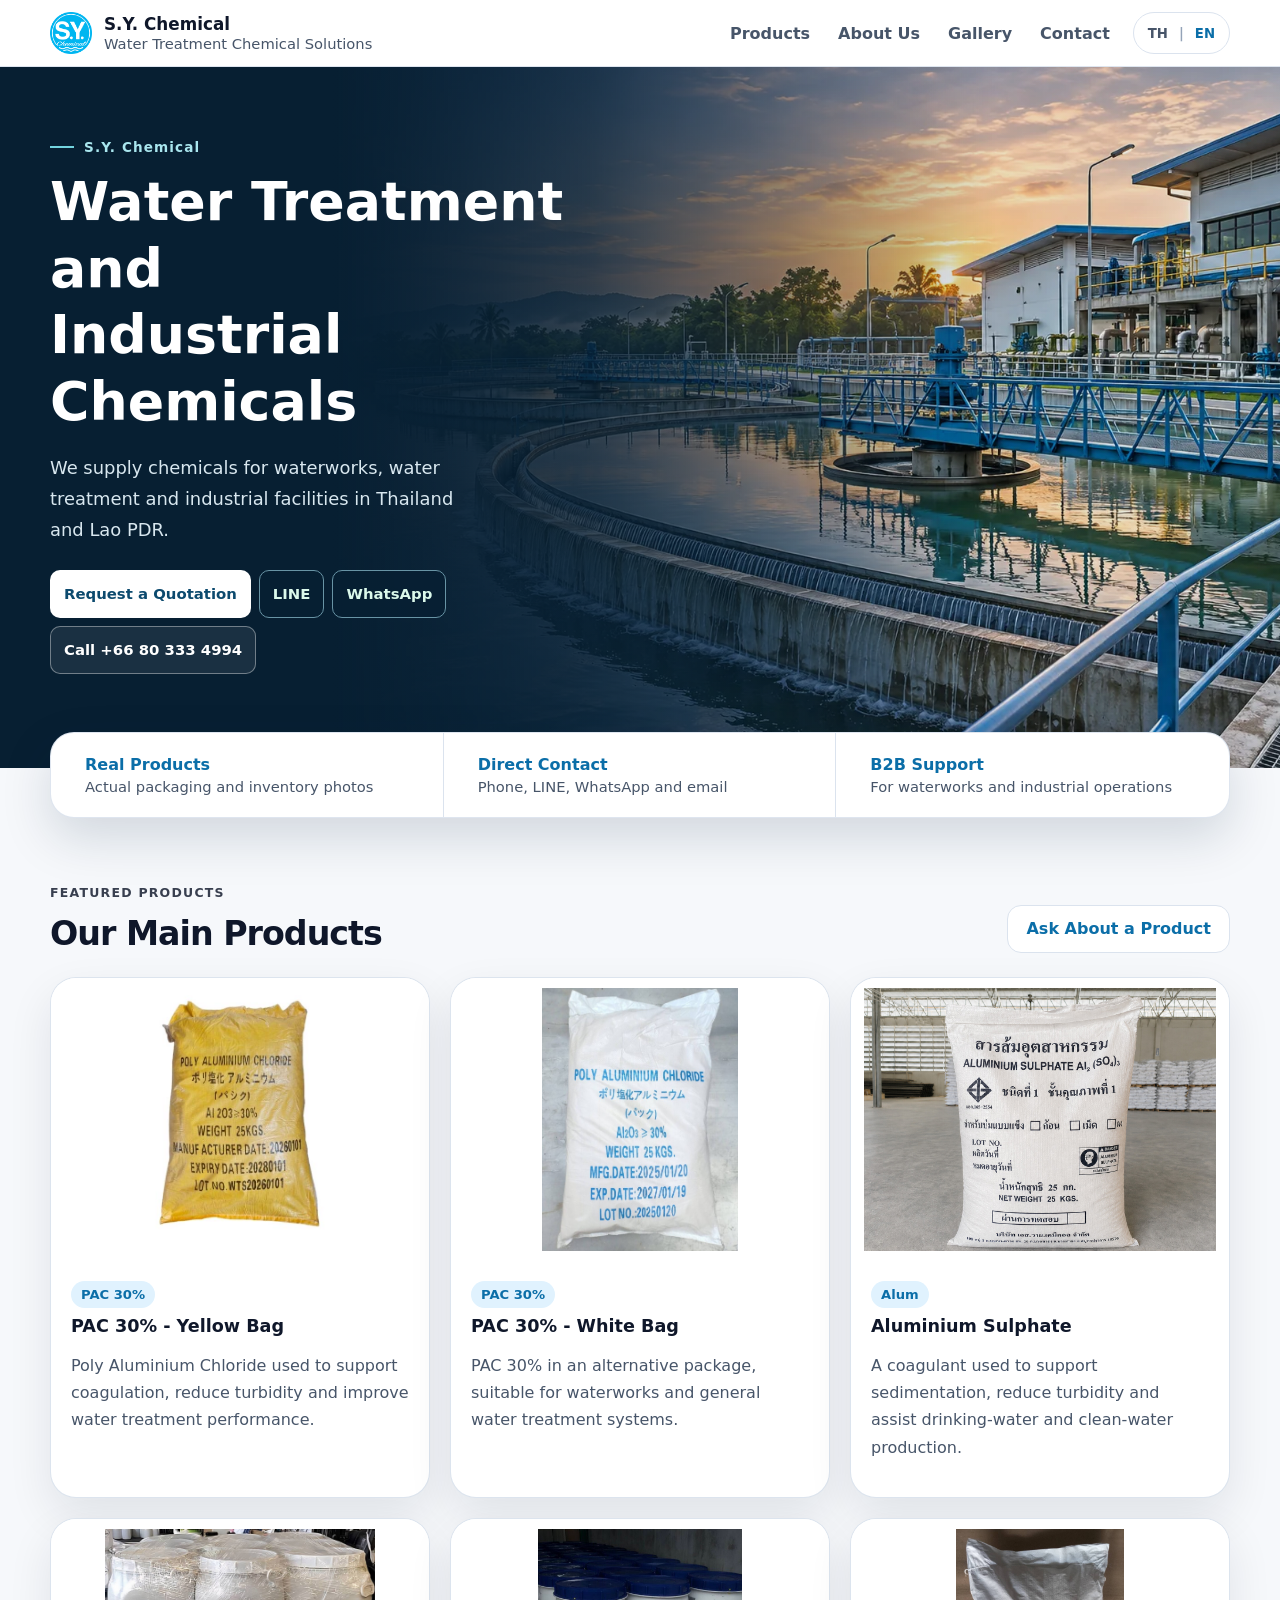
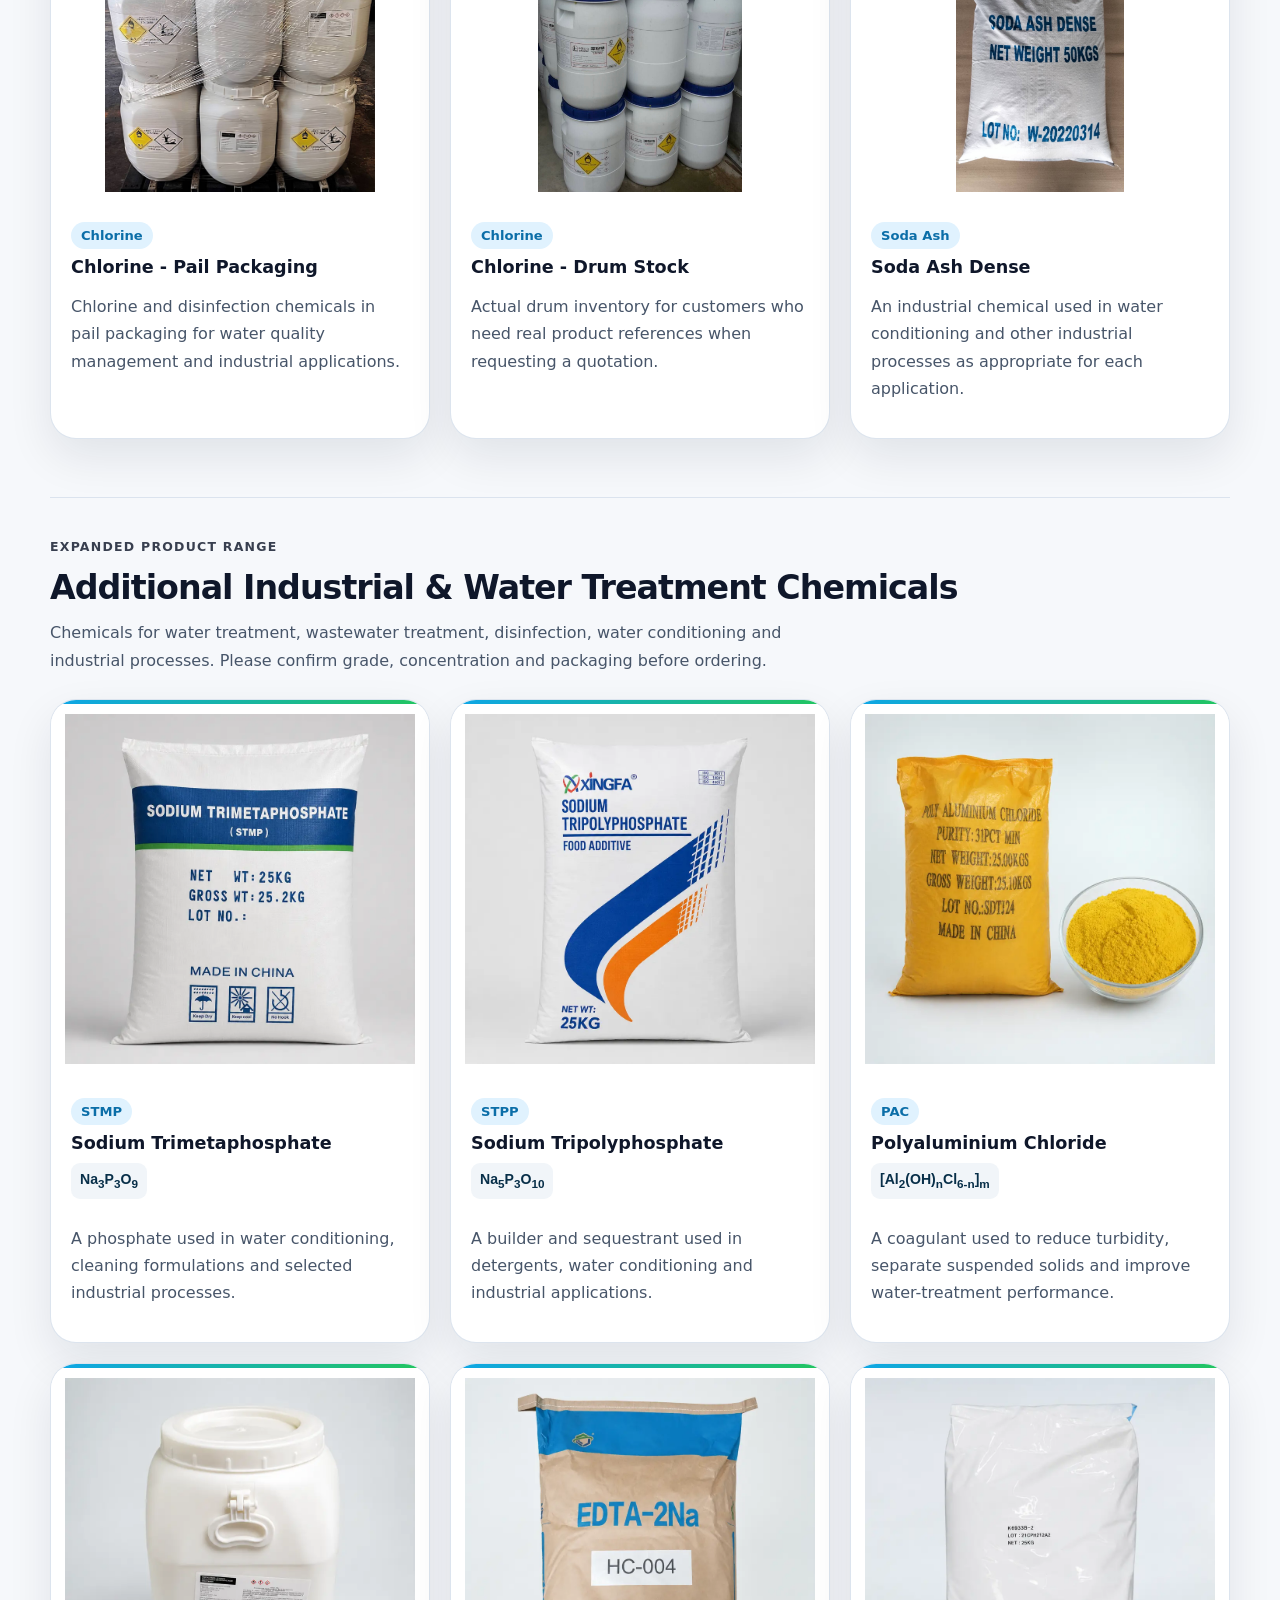
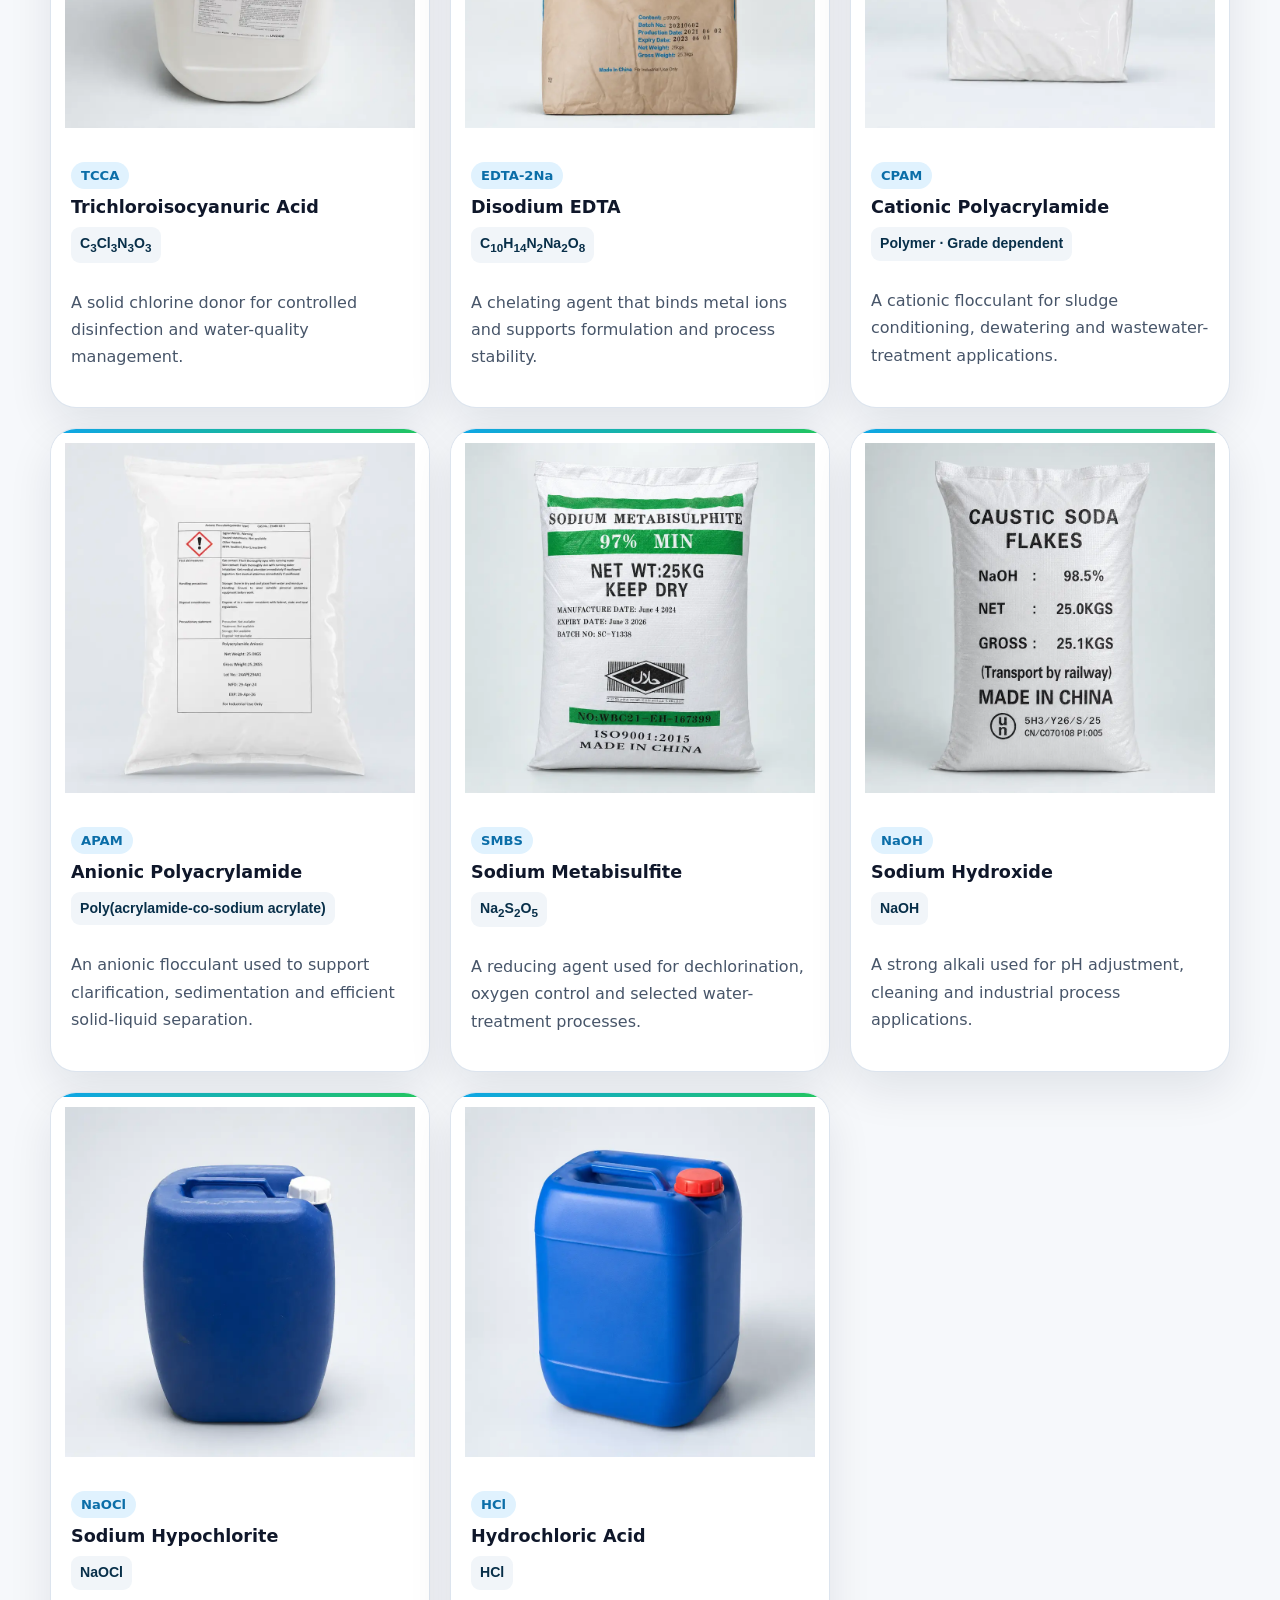
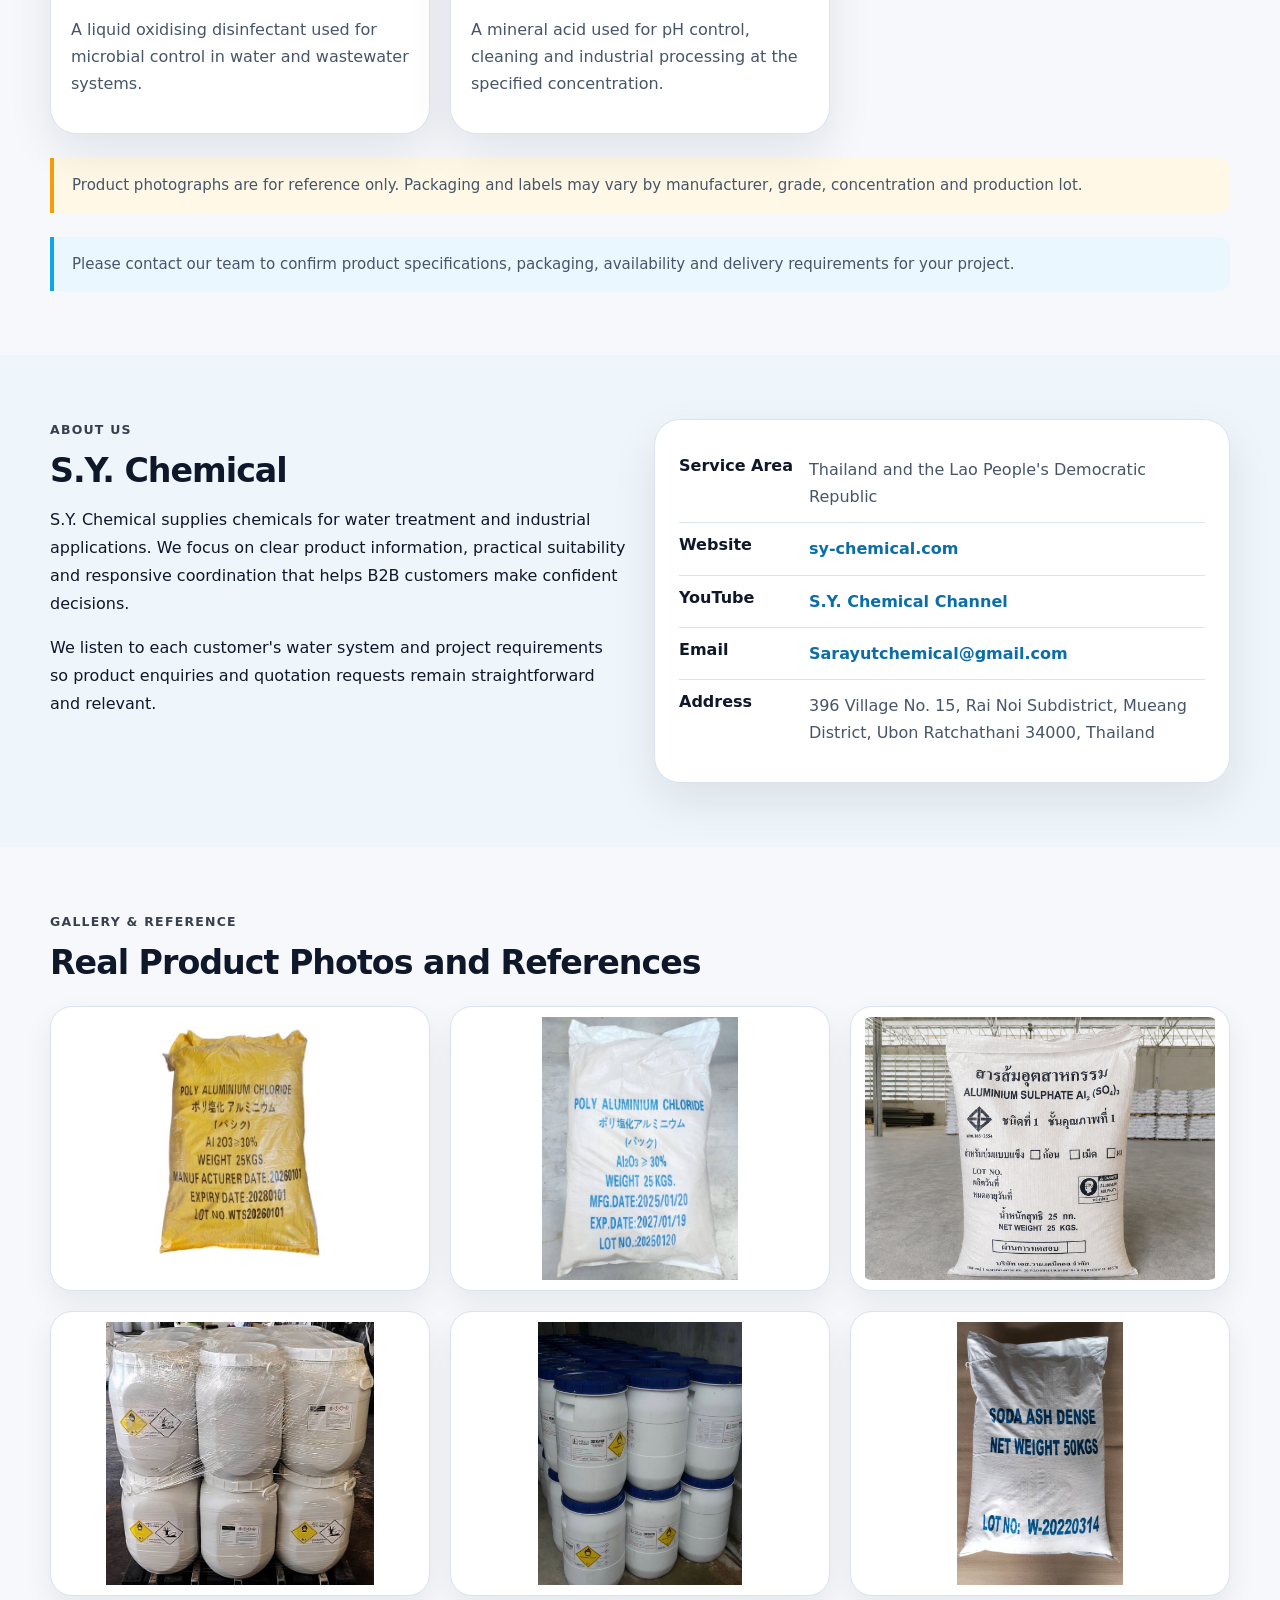
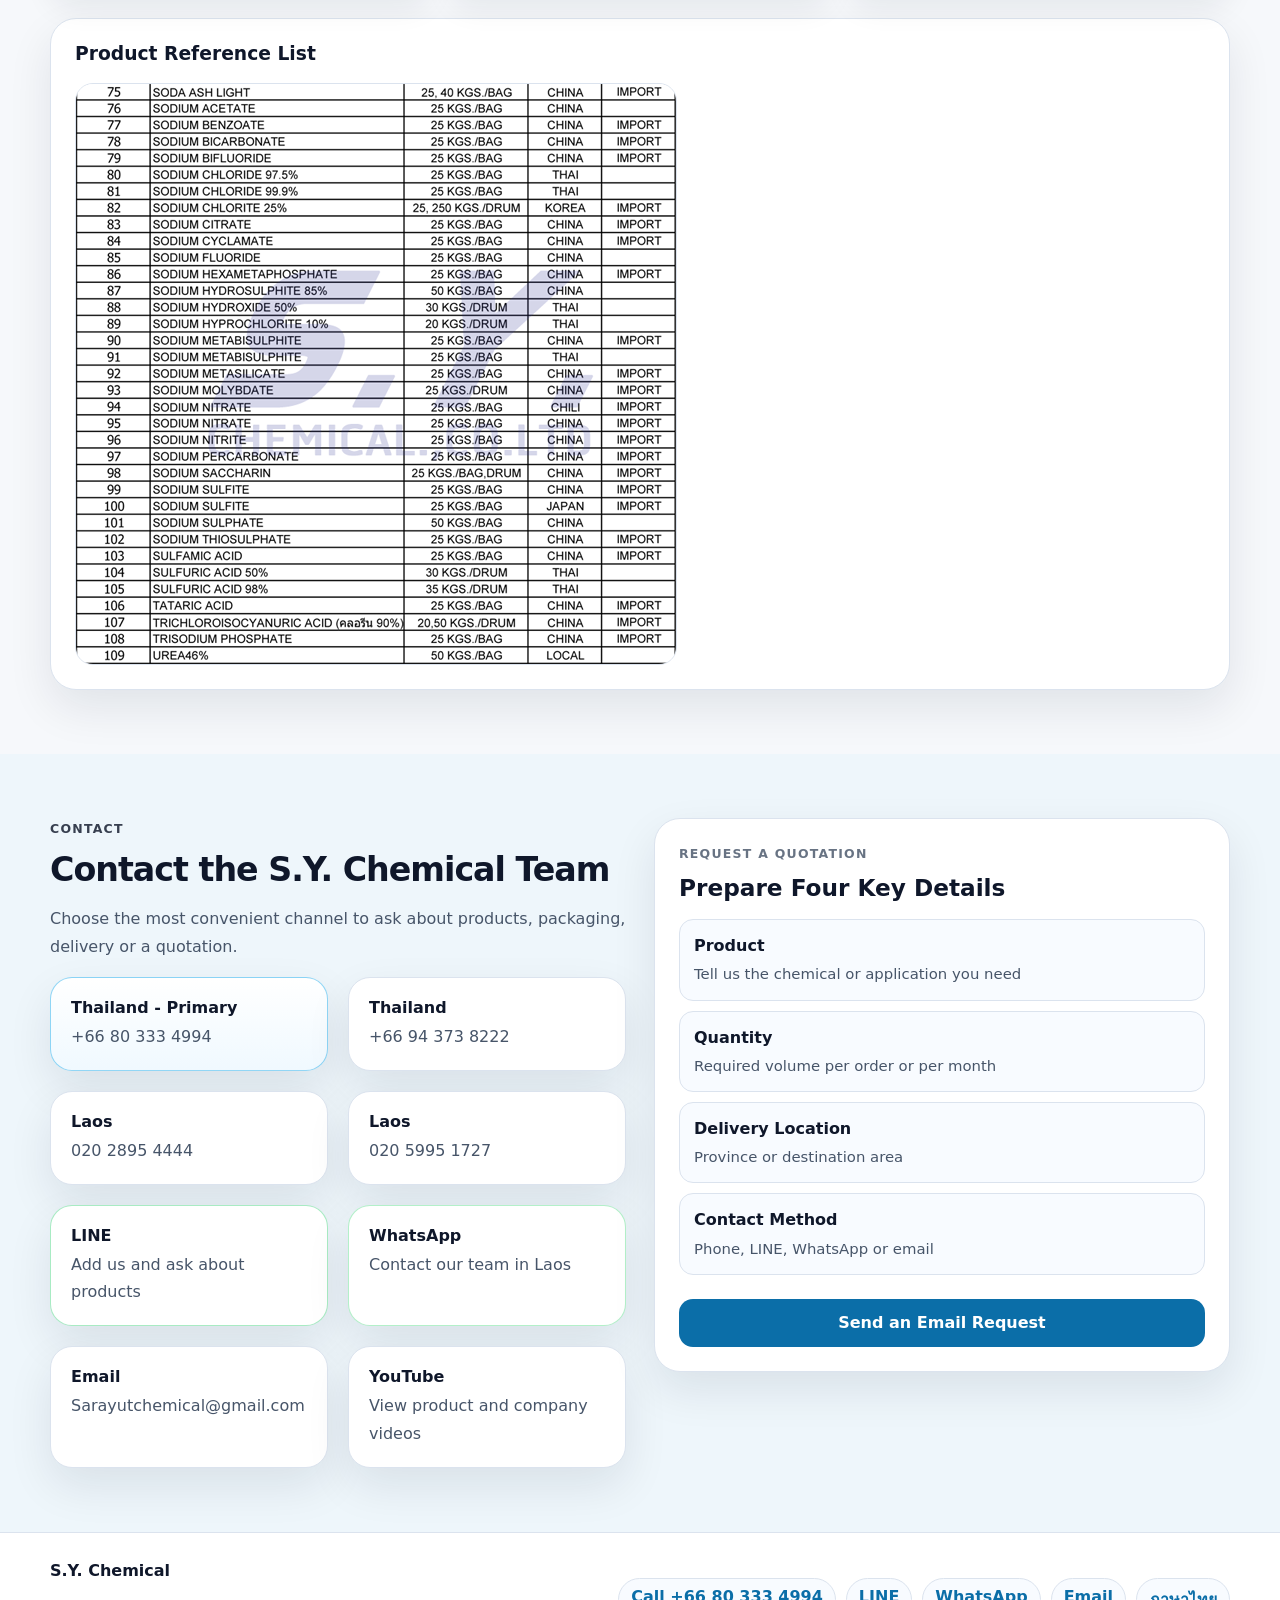
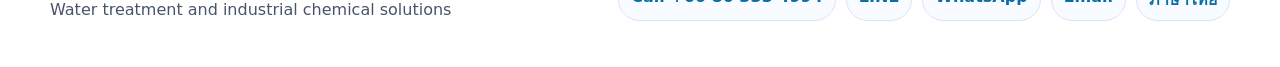
==== commit b395e4ec: "Refine bilingual homepage hero and add water treatment imagery" ====
--- a/en/index.html
+++ b/en/index.html
@@ -21,7 +21,7 @@
   <meta property="og:type" content="website" />
   <meta property="og:url" content="https://sy-chemical.vercel.app/en/" />
   <meta property="og:image" content="https://sy-chemical.vercel.app/images/logo.png" />
-  <link rel="preload" as="image" href="../images/hero-water-intelligence-v2.svg" type="image/svg+xml" />
+  <link rel="preload" as="image" href="../images/hero-water-treatment.webp" type="image/webp" />
   <link rel="stylesheet" href="../styles.css" />
 </head>
 <body>
@@ -53,17 +53,14 @@
     <section class="hero">
       <div class="wrap hero-grid">
         <div class="hero-copy">
-          <p class="hero-kicker"><span aria-hidden="true"></span> Trusted B2B Water Solutions</p>
-          <h1>Water Treatment and Industrial Chemicals<br />for Reliable Daily Operations</h1>
-          <p class="lead">S.Y. Chemical supplies chemicals for waterworks, water treatment systems and industrial operations. We provide real product photos, clear information and direct contact channels for B2B customers in Thailand and Laos.</p>
+          <p class="hero-kicker"><span aria-hidden="true"></span> S.Y. Chemical</p>
+          <h1>Water Treatment and<br />Industrial Chemicals</h1>
+          <p class="lead">We supply chemicals for waterworks, water treatment and industrial facilities in Thailand and Lao PDR.</p>
           <div class="hero-actions" aria-label="Quick contact options">
             <a class="btn primary" href="#contact">Request a Quotation</a>
             <a class="btn line" href="https://line.me/ti/p/CYmRqcKsBF" target="_blank" rel="noopener noreferrer">LINE</a>
             <a class="btn whatsapp" href="https://wa.me/8562059951727?text=Hello%2C%20I%20would%20like%20to%20ask%20about%20S.Y.%20Chemical%20products%20and%20request%20more%20information." target="_blank" rel="noopener noreferrer">WhatsApp</a>
             <a class="btn ghost" href="tel:0803334994">Call +66 80 333 4994</a>
-          </div>
-          <div class="hero-meta" aria-label="Service information">
-            <span>Thailand • Lao PDR</span><span>Waterworks • Treatment • Industry</span>
           </div>
         </div>
       </div>
--- a/styles.css
+++ b/styles.css
@@ -32,27 +32,47 @@
 .language-switcher a { color: var(--muted); padding: 4px; border-radius: 6px; }
 .language-switcher a.active, .language-switcher a:hover { color: var(--brand-dark); }
 .hero {
-  position: relative; isolation: isolate; overflow: hidden;
-  min-height: clamp(570px, 74vh, 720px); padding: clamp(92px, 12vw, 148px) 0 104px;
-  background: #0b4f78 url("images/hero-water-intelligence-v2.svg") center center / cover no-repeat;
+  position: relative;
+  isolation: isolate;
+  display: grid;
+  align-items: center;
+  min-height: clamp(490px, 65vh, 640px);
+  padding: 72px 0 94px;
+  background: #071f32;
   color: #fff;
 }
 .hero::before {
-  content: ""; position: absolute; inset: 0; z-index: -2;
-  background: linear-gradient(90deg, rgba(2, 28, 45, .80) 0%, rgba(3, 41, 66, .64) 36%, rgba(3, 54, 83, .26) 66%, rgba(2, 40, 64, .02) 100%);
+  content: "";
+  position: absolute;
+  inset: 0 0 0 26%;
+  z-index: -1;
+  background: linear-gradient(90deg, #071f32, rgba(7, 31, 50, .76) 27%, rgba(7, 31, 50, .08) 70%),
+    url("images/hero-water-treatment.webp") 72% center / cover no-repeat;
 }
-.hero::after {
-  content: ""; position: absolute; inset: auto 0 0; height: 42%; z-index: -1;
-  background: linear-gradient(0deg, rgba(2, 30, 48, .20), transparent);
+.hero-grid { display: grid; grid-template-columns: minmax(0, 610px); }
+.hero-kicker {
+  display: flex;
+  align-items: center;
+  gap: 10px;
+  margin: 0 0 14px;
+  color: #a9e6ee;
+  font-size: .85rem;
+  font-weight: 700;
+  letter-spacing: .08em;
 }
-.hero-grid { display: grid; grid-template-columns: minmax(0, 760px); align-items: center; }
-.hero-copy { padding: 30px 0; }
-.hero-kicker { display: inline-flex; align-items: center; gap: 9px; margin: 0 0 18px; color: #bcecff; font-size: .78rem; font-weight: 900; letter-spacing: .12em; text-transform: uppercase; }
-.hero-kicker span { width: 28px; height: 2px; border-radius: 999px; background: linear-gradient(90deg, #39d3ff, #e9c46a); box-shadow: 0 0 16px rgba(57, 211, 255, .55); }
+.hero-kicker span { width: 24px; height: 2px; background: #73d4df; }
 .eyebrow { margin: 0 0 10px; text-transform: uppercase; letter-spacing: .1em; font-size: .78rem; opacity: .82; font-weight: 800; }
-.hero h1 { max-width: 15ch; font-size: clamp(2.55rem, 5.4vw, 5rem); line-height: 1.04; letter-spacing: -.05em; margin: 0 0 22px; text-wrap: balance; text-shadow: 0 4px 30px rgba(0,0,0,.24); }
-.lead { font-size: clamp(1.02rem, 1.45vw, 1.19rem); line-height: 1.8; color: rgba(255,255,255,.88); max-width: 62ch; }
-.hero-actions { display: flex; gap: 12px; margin-top: 26px; flex-wrap: wrap; }
+.hero h1 {
+  margin: 0 0 16px;
+  font-size: clamp(1.85rem, 4.2vw, 3.5rem);
+  font-weight: 700;
+  line-height: 1.24;
+}
+.hero .lead { margin: 0; max-width: 440px; color: #d8e7ef; font-size: clamp(1rem, 1.4vw, 1.125rem); line-height: 1.75; }
+.hero-actions { display: flex; flex-wrap: wrap; gap: 8px; margin-top: 24px; }
+.hero-actions .btn { padding: 10px 13px; border-radius: 10px; font-size: .93rem; }
+.hero-actions .btn:is(.line, .whatsapp) { background: rgba(7, 31, 50, .82); border-color: #6894a5; color: #dbf9eb; }
+.hero-actions .btn:is(.line, .whatsapp):hover { background: #16483f; }
 .btn { display: inline-flex; align-items: center; justify-content: center; min-height: 48px; padding: 12px 18px; border-radius: 14px; font-weight: 800; border: 1px solid transparent; transition: transform .2s ease, box-shadow .2s ease, background .2s ease, border-color .2s ease; }
 .btn:hover { transform: translateY(-2px); box-shadow: 0 12px 24px rgba(15, 23, 42, .16); }
 .btn.primary { background: #fff; color: #0c4a6e; }
@@ -60,8 +80,6 @@
 .btn.whatsapp { background: var(--whatsapp-green); color: #063b1f; }
 .btn.ghost, .btn.small { background: rgba(255,255,255,.08); border-color: rgba(255,255,255,.38); color: inherit; }
 .btn.small { color: var(--brand-dark); border-color: var(--line); background: #fff; }
-.hero-meta { display: flex; gap: 10px; flex-wrap: wrap; margin-top: 24px; }
-.hero-meta span { padding: 8px 12px; border: 1px solid rgba(255,255,255,.2); border-radius: 999px; background: rgba(4, 36, 58, .45); color: rgba(255,255,255,.88); font-size: .88rem; backdrop-filter: blur(8px); }
 .trust-strip { position: relative; z-index: 2; margin-top: -36px; background: transparent; }
 .trust-grid { display: grid; grid-template-columns: repeat(3, 1fr); overflow: hidden; background: #fff; border: 1px solid rgba(219, 227, 238, .9); border-radius: 24px; box-shadow: 0 20px 50px rgba(4, 36, 58, .15); }
 .trust-item { display: grid; gap: 4px; padding: 22px clamp(16px, 3vw, 34px); border-right: 1px solid var(--line); }
@@ -127,8 +145,8 @@
 }
 @media (max-width: 900px) {
   body { padding-bottom: 84px; }
-  .hero { min-height: 620px; padding: 82px 0 86px; background-position: 60% center; }
-  .hero::before { background: linear-gradient(90deg, rgba(2, 28, 45, .84) 0%, rgba(3, 41, 66, .70) 54%, rgba(3, 54, 83, .30) 100%); }
+  .hero { min-height: 460px; padding: 56px 0 76px; }
+  .hero::before { left: 14%; background-position: 76% center; }
   .hero-grid, .two-col, .product-grid, .gallery-grid, .cta-grid { grid-template-columns: 1fr; }
   .trust-grid { grid-template-columns: 1fr; }
   .trust-item { padding: 17px 20px; border-right: 0; border-bottom: 1px solid var(--line); }
@@ -136,7 +154,6 @@
   .topbar-inner, .section-head, .footer-inner { flex-direction: column; align-items: flex-start; }
   .header-actions { width: 100%; align-items: flex-start; flex-direction: column-reverse; }
   .nav { width: 100%; justify-content: flex-start; }
-  .hero-actions .btn { flex: 1 1 165px; }
   .footer { padding-bottom: 104px; }
   .footer-links { justify-content: flex-start; }
   .mobile-contact-bar { position: fixed; left: 12px; right: 12px; bottom: 12px; z-index: 20; display: grid; grid-template-columns: repeat(3, 1fr); gap: 8px; padding: 10px; border: 1px solid rgba(219, 227, 238, .9); border-radius: 20px; background: rgba(255, 255, 255, .94); box-shadow: 0 16px 42px rgba(15, 23, 42, .2); backdrop-filter: blur(14px); }
@@ -151,10 +168,14 @@
   .nav { gap: 2px; }
   .nav a { padding: 8px 7px; font-size: .88rem; }
   .info-list div { grid-template-columns: 1fr; gap: 4px; }
-  .hero-actions .btn { flex-basis: 100%; }
-  .hero { min-height: 660px; padding-top: 72px; background-position: 66% center; }
-  .hero::before { background: linear-gradient(90deg, rgba(2, 28, 45, .88) 0%, rgba(3, 41, 66, .76) 67%, rgba(3, 54, 83, .46) 100%); }
-  .hero h1 { font-size: clamp(2.3rem, 11vw, 3.4rem); }
+  .hero { min-height: 0; padding: clamp(148px, 46vw, 235px) 0 52px; }
+  .hero::before {
+    inset: 0 0 auto;
+    height: clamp(170px, 51vw, 258px);
+    background: linear-gradient(0deg, #071f32, transparent 63%),
+      url("images/hero-water-treatment.webp") 82% center / cover no-repeat;
+  }
+  .hero-actions { display: grid; grid-template-columns: repeat(2, minmax(0, 1fr)); }
   .trust-strip { margin-top: -24px; }
   .section { padding: 48px 0; }
 }
